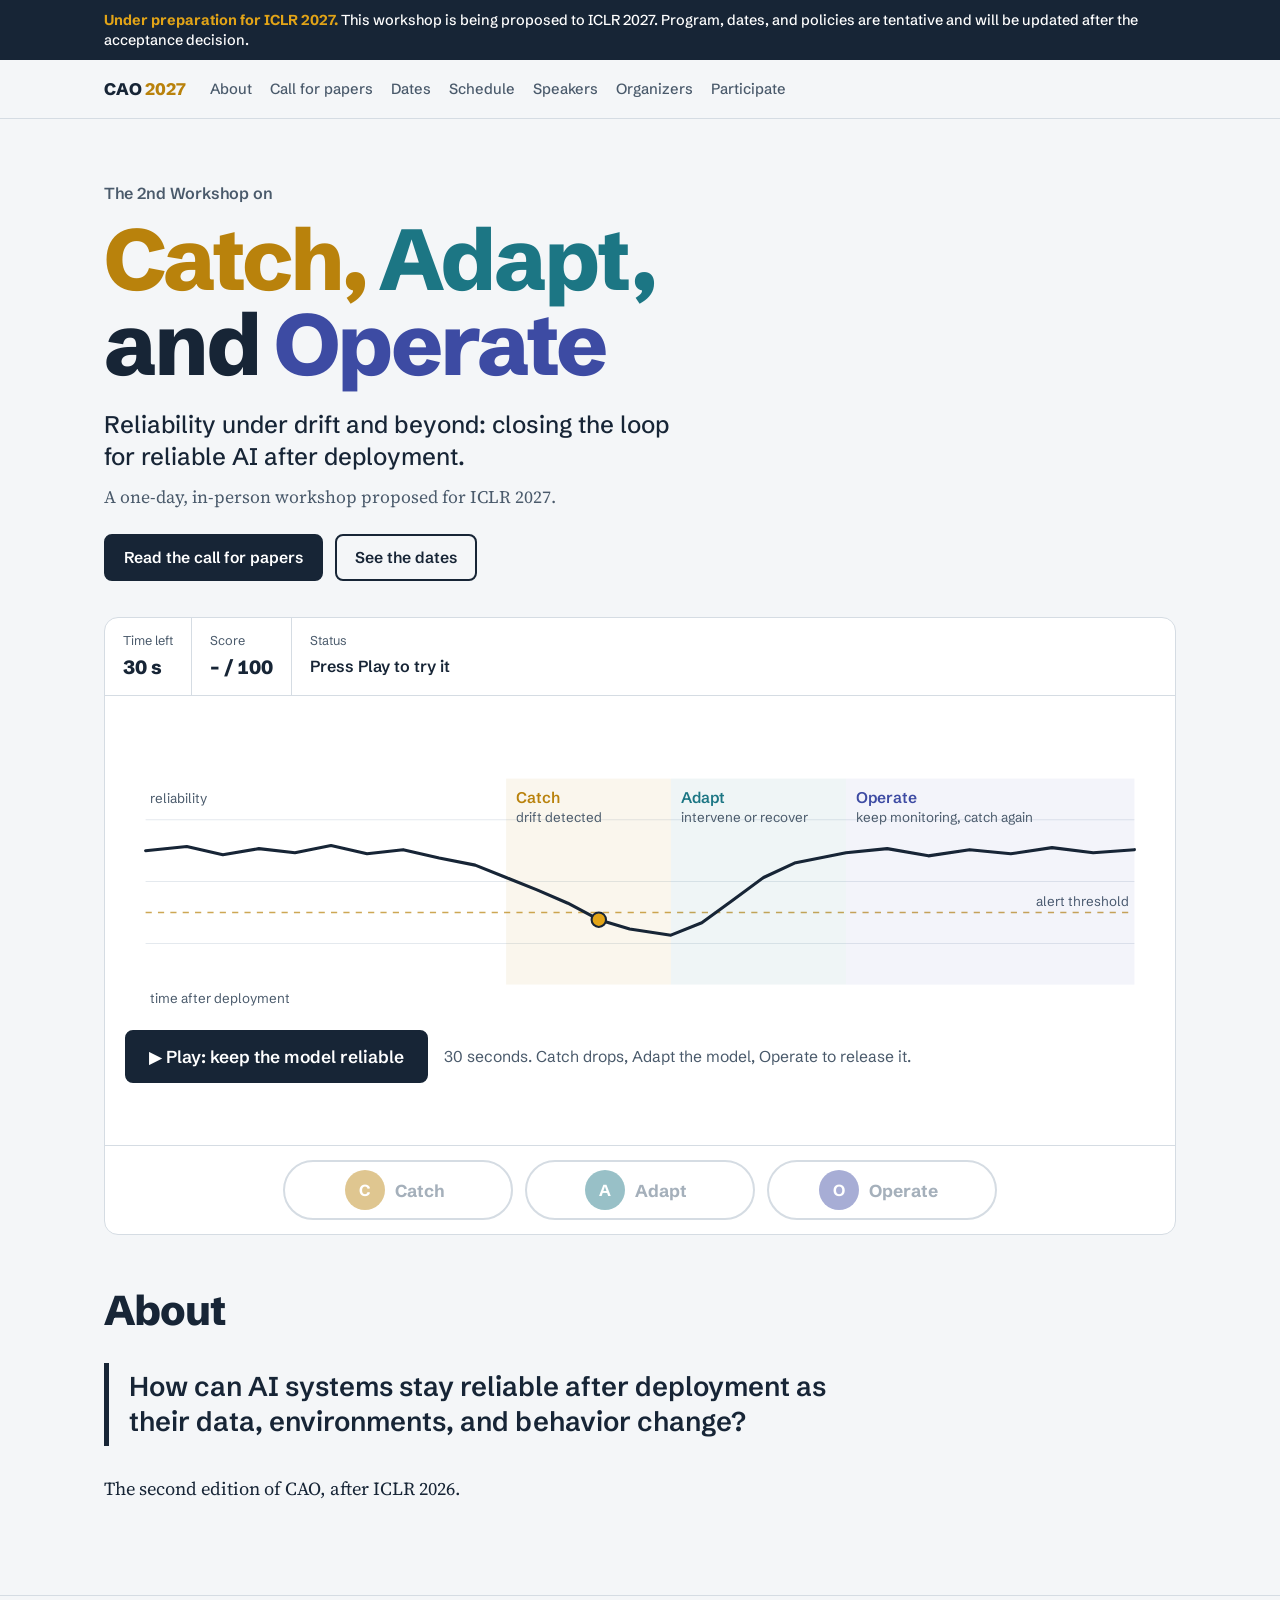
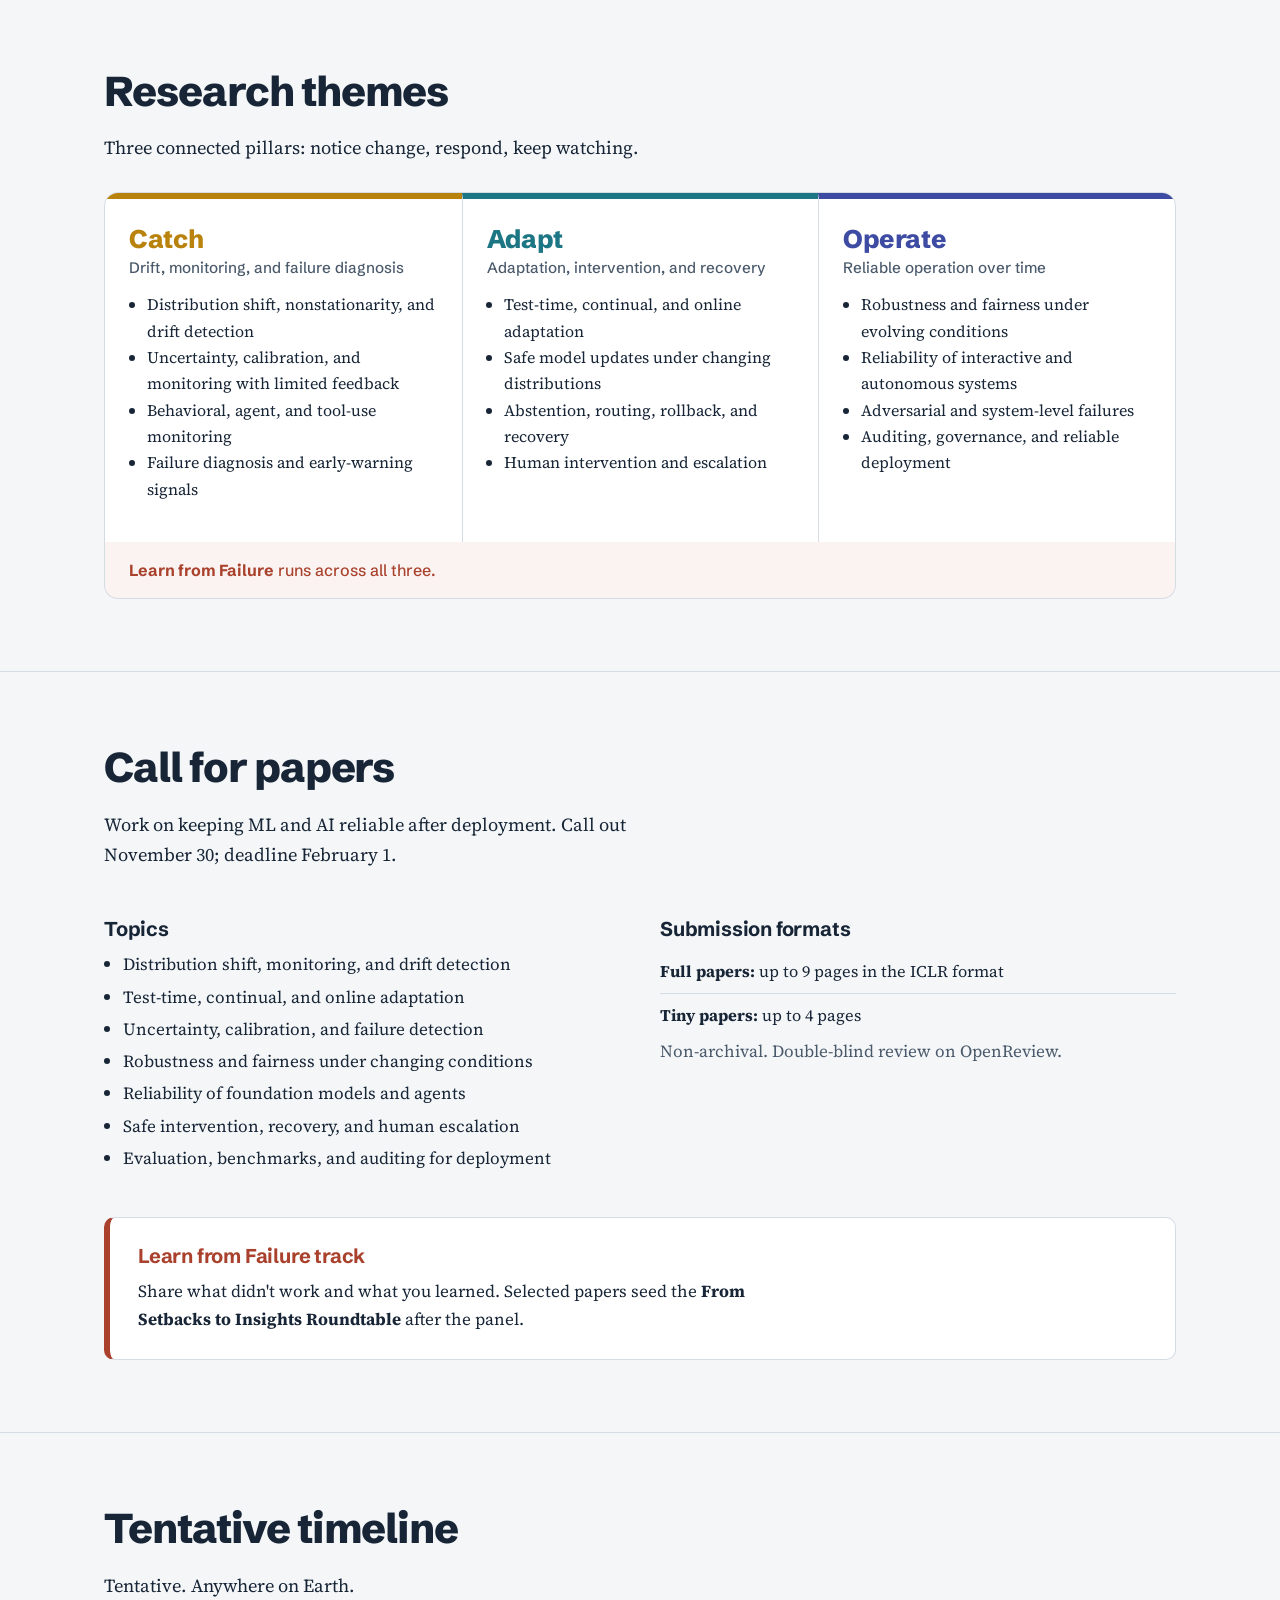
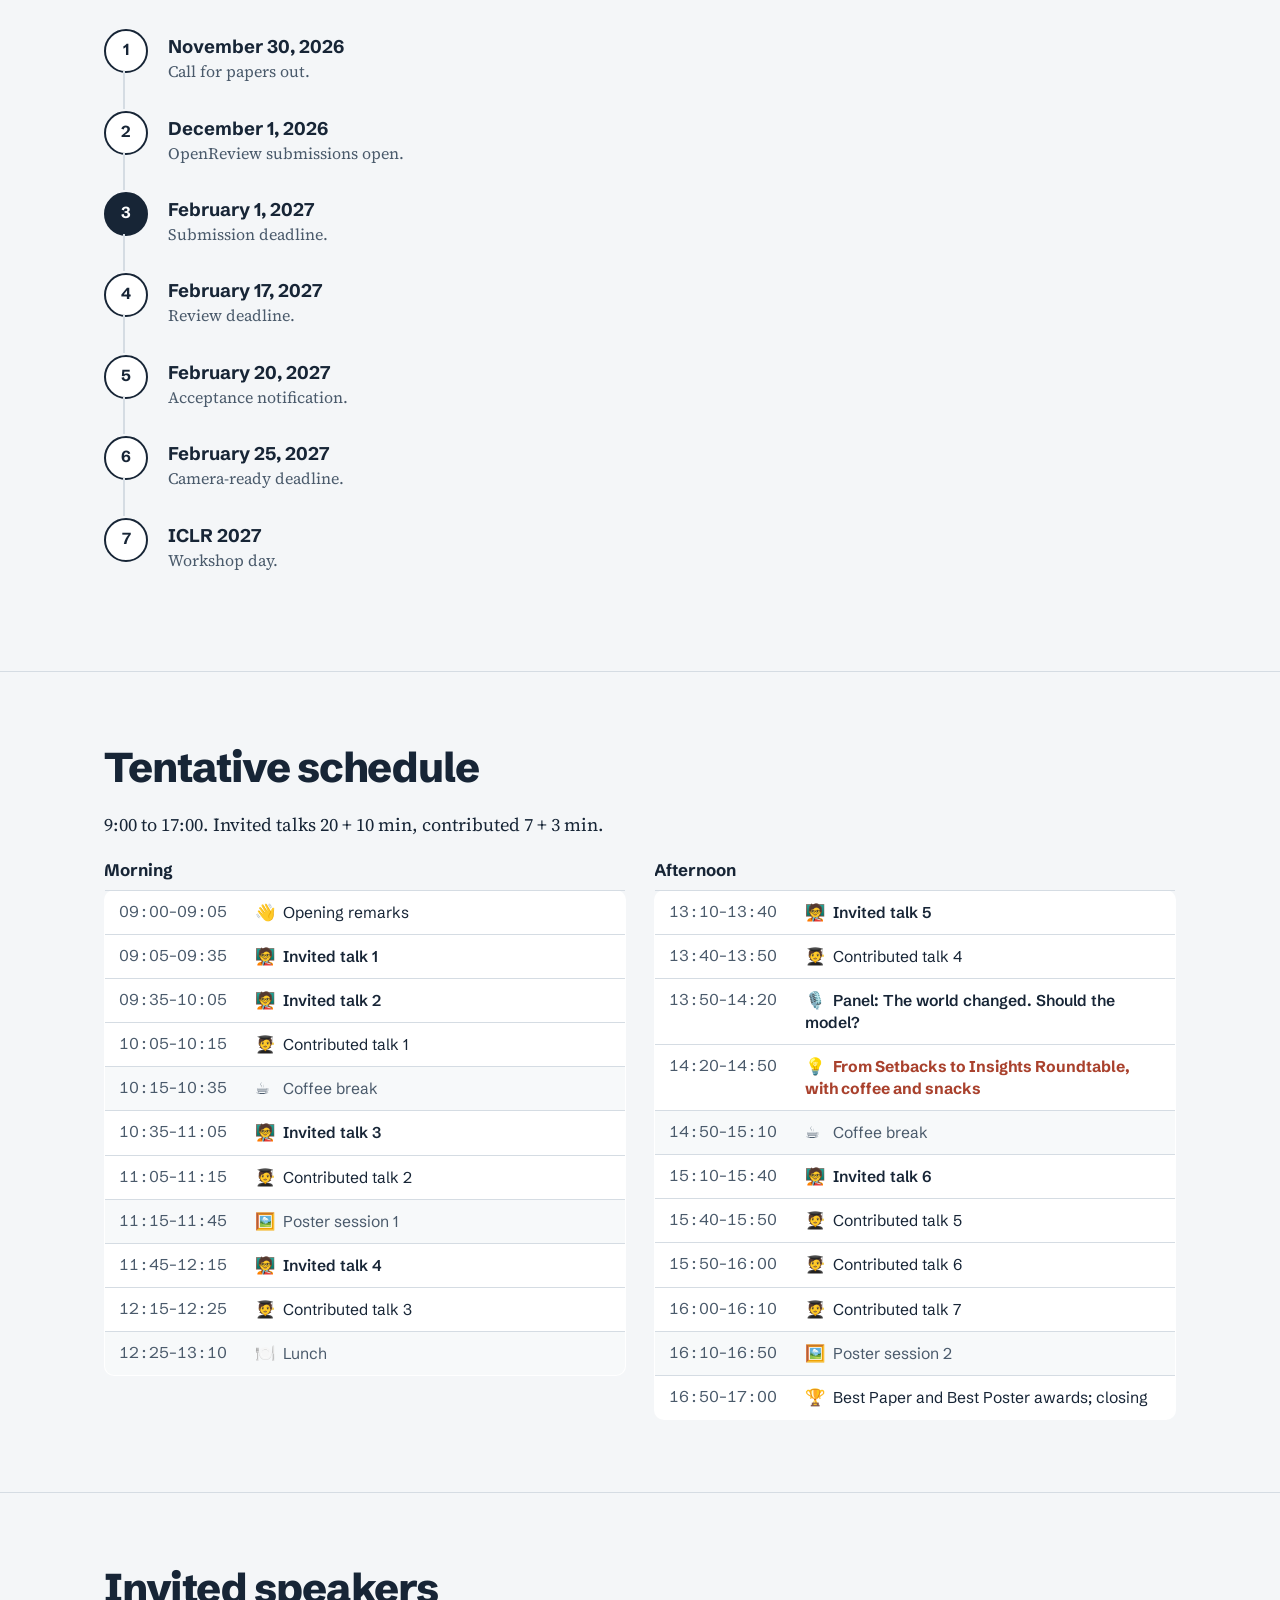
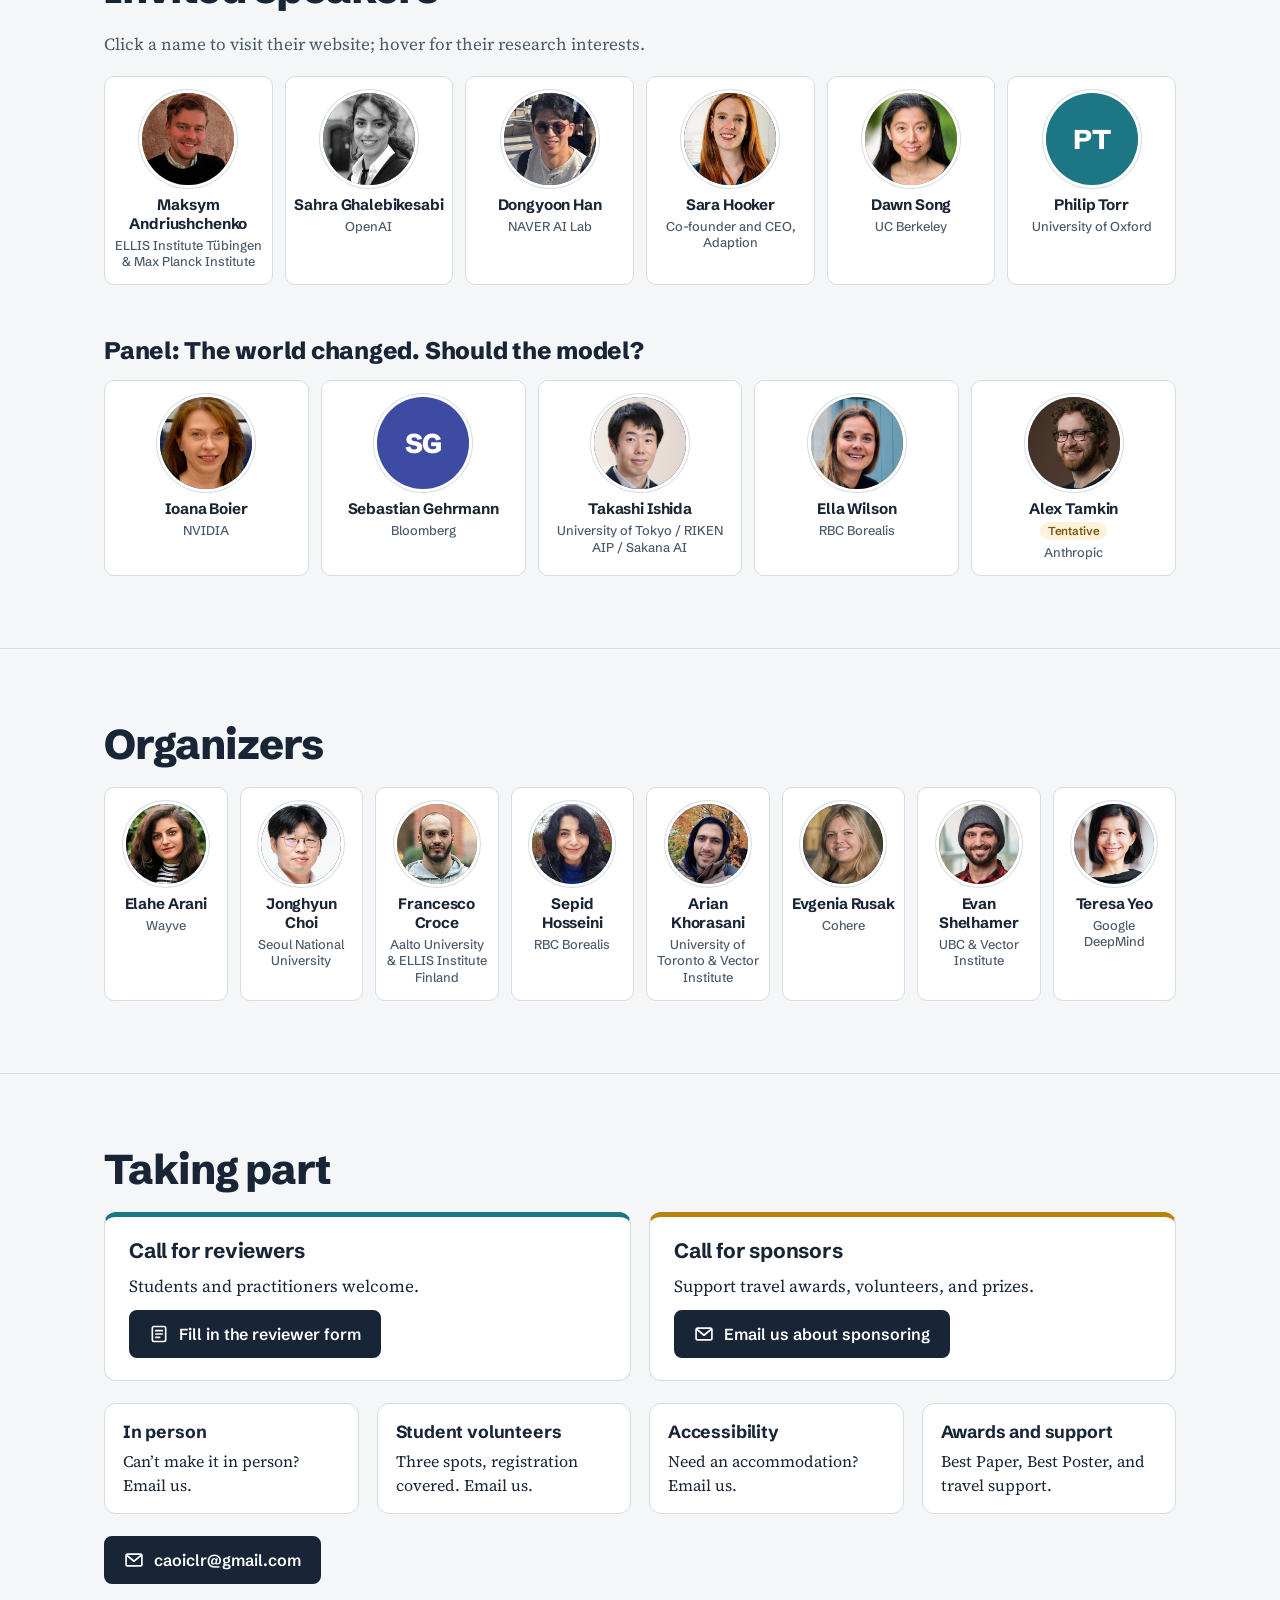
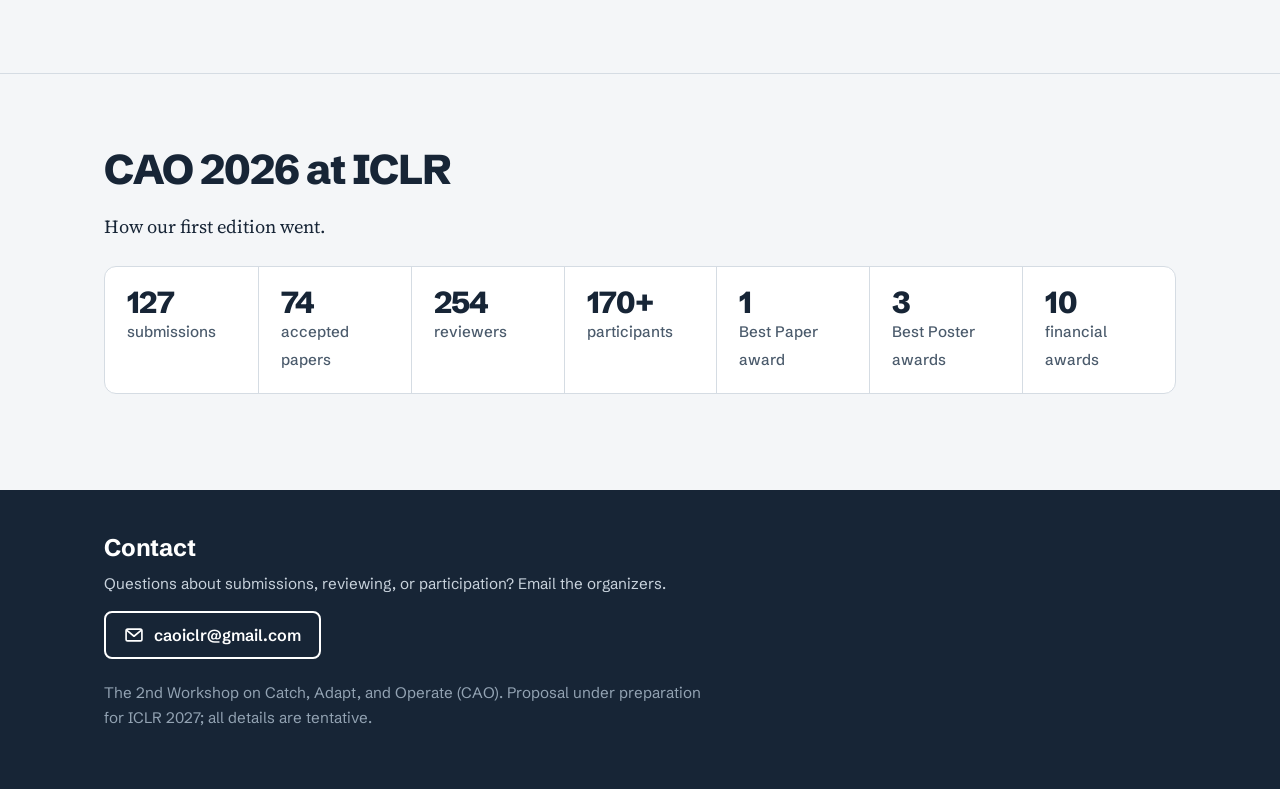
==== index.html @ c8a8bfc0 "Add files via upload" ====
<!doctype html>
<html lang="en">
<head>
<meta charset="utf-8">
<meta name="viewport" content="width=device-width, initial-scale=1">
<title>CAO 2027 · Catch, Adapt, and Operate</title>
<meta name="description" content="The 2nd Workshop on Catch, Adapt, and Operate (CAO): Reliability Under Drift and Beyond. Proposal in preparation for ICLR 2027.">
<link rel="icon" href="data:image/svg+xml,%3Csvg xmlns='http://www.w3.org/2000/svg' viewBox='0 0 32 32'%3E%3Crect width='32' height='32' rx='6' fill='%23172536'/%3E%3Cpath d='M4 20 L11 20 L15 9 L19 23 L28 14' stroke='%23E2A417' stroke-width='3' fill='none' stroke-linecap='round' stroke-linejoin='round'/%3E%3C/svg%3E">
<link rel="preconnect" href="https://fonts.googleapis.com">
<link rel="preconnect" href="https://fonts.gstatic.com" crossorigin>
<link href="https://fonts.googleapis.com/css2?family=Schibsted+Grotesk:wght@400;500;600;700;800&family=Source+Serif+4:ital,opsz,wght@0,8..60,400;0,8..60,600;1,8..60,400&display=swap" rel="stylesheet">
<link rel="stylesheet" href="styles.css?v=a642cf48">
</head>
<body>
<div class="status" role="note"><div class="wrap"><span><strong>Under preparation for ICLR 2027.</strong> This workshop is being proposed to ICLR 2027. Program, dates, and policies are tentative and will be updated after the acceptance decision.</span></div></div>
<nav class="top" aria-label="Sections">
  <div class="wrap">
    <a class="brand" href="#top">CAO <span>2027</span></a>
    <div class="navlinks"><a href="#about">About</a><a href="#cfp">Call for papers</a><a href="#dates">Dates</a><a href="#schedule">Schedule</a><a href="#speakers">Speakers</a><a href="#organizers">Organizers</a><a href="#participate">Participate</a></div>
  </div>
</nav>
<header class="hero" id="top">
  <div class="wrap">
    <div class="edition">The 2nd Workshop on</div>
    <h1><span class="w-catch">Catch,</span> <span class="w-adapt">Adapt,</span><br>and <span class="w-operate">Operate</span></h1>
    <p class="sub">Reliability under drift and beyond: closing the loop for reliable AI after deployment.</p>
    <p class="lede">A one-day, in-person workshop proposed for ICLR 2027.</p>
    <div class="ctas">
      <a class="btn primary" href="#cfp">Read the call for papers</a>
      <a class="btn" href="#dates">See the dates</a>
    </div>

    <div id="kir" class="hero-game"><div class="game" tabindex="-1">
    <div class="hud" aria-label="Game status">
      <div><span>Time left</span><b data-time>30 s</b></div>
      <div><span>Score</span><b data-score>– / 100</b></div>
      <div class="hud-state"><span>Status</span><b data-state>Press Play to try it</b></div>
    </div>
    <div class="stage">
      <canvas aria-label="Live accuracy chart of the deployed model"></canvas>
      <div class="teaser-layer kir-intro">
        <svg viewBox="0 0 1000 250" role="img" aria-labelledby="traceTitle">
        <title id="traceTitle">A model's reliability over time: stable, then drifting until the drift is caught, then recovering after adaptation and continuing to operate under monitoring.</title>
        <!-- grid -->
        <g stroke="#E4E9EE" stroke-width="1">
          <line x1="20" y1="60" x2="980" y2="60"/><line x1="20" y1="120" x2="980" y2="120"/><line x1="20" y1="180" x2="980" y2="180"/>
        </g>
        <!-- threshold -->
        <line x1="20" y1="150" x2="980" y2="150" stroke="#B9820C" stroke-width="1.5" stroke-dasharray="6 6" opacity=".7"/>
        <text x="975" y="144" text-anchor="end" class="note" font-family="Schibsted Grotesk, system-ui, sans-serif" font-size="13" fill="#4A5A6B">alert threshold</text>
        <!-- phase bands -->
        <rect x="370" y="20" width="160" height="200" fill="#B9820C" opacity=".07"/>
        <rect x="530" y="20" width="170" height="200" fill="#1C7684" opacity=".07"/>
        <rect x="700" y="20" width="280" height="200" fill="#3D4BA3" opacity=".06"/>
        <!-- signal -->
        <path class="line draw" stroke="#172536" fill="none" stroke-width="3" stroke-linecap="round" stroke-linejoin="round" d="M20 90 L60 86 L95 94 L130 88 L165 92 L200 85 L235 93 L270 89 L305 97 L340 104 L370 116 L400 128 L430 141 L460 157 L490 166 L530 172 L560 160 L590 138 L620 116 L650 102 L700 92 L740 88 L780 95 L820 89 L860 93 L900 87 L940 92 L980 89"/>
        <!-- markers -->
        <g class="fade" style="animation-delay:1.9s">
          <circle cx="460" cy="157" r="7" fill="#E2A417" stroke="#172536" stroke-width="2"/>
          <text x="380" y="44" class="lbl" font-family="Schibsted Grotesk, system-ui, sans-serif" font-size="15" font-weight="600" fill="#B9820C">Catch</text>
          <text x="380" y="62" class="note" font-family="Schibsted Grotesk, system-ui, sans-serif" font-size="13" fill="#4A5A6B">drift detected</text>
        </g>
        <g class="fade" style="animation-delay:2.5s">
          <text x="540" y="44" class="lbl" font-family="Schibsted Grotesk, system-ui, sans-serif" font-size="15" font-weight="600" fill="#1C7684">Adapt</text>
          <text x="540" y="62" class="note" font-family="Schibsted Grotesk, system-ui, sans-serif" font-size="13" fill="#4A5A6B">intervene or recover</text>
        </g>
        <g class="fade" style="animation-delay:3.1s">
          <text x="710" y="44" class="lbl" font-family="Schibsted Grotesk, system-ui, sans-serif" font-size="15" font-weight="600" fill="#3D4BA3">Operate</text>
          <text x="710" y="62" class="note" font-family="Schibsted Grotesk, system-ui, sans-serif" font-size="13" fill="#4A5A6B">keep monitoring, catch again</text>
        </g>
        <text x="24" y="44" class="note" font-family="Schibsted Grotesk, system-ui, sans-serif" font-size="13" fill="#4A5A6B">reliability</text>
        <text x="24" y="238" class="note" font-family="Schibsted Grotesk, system-ui, sans-serif" font-size="13" fill="#4A5A6B">time after deployment</text>
      </svg>
        <div class="teaser-cta">
          <button class="btn primary big-play" data-start type="button">▶ Play: keep the model reliable</button>
          <span>30 seconds. Catch drops, Adapt the model, Operate to release it.</span>
        </div>
      </div>
      <div class="overlay below kir-result" hidden>
        <div class="final"><b data-final>0</b><span>/ 100</span><em data-grade></em></div>
        <ul class="statline" data-stats></ul>
        <h3 class="postmortem">Your postmortem</h3>
        <ul class="lessons" data-lessons></ul>
        <p class="tiny">Turned a setback into an insight? That is what the <a href="#setbacks">Learn from Failure track</a> is for.</p>
        <div class="row">
          <button class="btn primary" data-again type="button">Play again</button>
          <button class="btn" data-share type="button"><span>Copy my score</span></button>
        </div>
      </div>
    </div>
    <div class="controls">
      <button class="ctl catch" data-catch type="button"><b>C</b><span>Catch</span></button>
      <button class="ctl adapt" data-adapt type="button"><b>A</b><span>Adapt</span></button>
      <button class="ctl operate" data-operate type="button" aria-pressed="false"><b>O</b><span>Operate</span></button>
    </div>
    <p class="sr-only" aria-live="polite" data-live></p>
  </div></div>
  </div>
</header>
<main>
<section id="about">
  <div class="wrap">
    <h2>About</h2>
    <p class="question">How can AI systems stay reliable after deployment as their data, environments, and behavior change?</p>
    <p class="intro">The second edition of CAO, after ICLR 2026.</p>
  </div>
</section><section id="themes">
  <div class="wrap">
    <h2>Research themes</h2>
    <p class="intro">Three connected pillars: notice change, respond, keep watching.</p>
    <div class="pillars with-cross">
      <div class="pillar catch">
        <h3>Catch</h3>
        <div class="tag">Drift, monitoring, and failure diagnosis</div>
        <ul>
          <li>Distribution shift, nonstationarity, and drift detection</li>
          <li>Uncertainty, calibration, and monitoring with limited feedback</li>
          <li>Behavioral, agent, and tool-use monitoring</li>
          <li>Failure diagnosis and early-warning signals</li>
        </ul>
      </div>
      <div class="pillar adapt">
        <h3>Adapt</h3>
        <div class="tag">Adaptation, intervention, and recovery</div>
        <ul>
          <li>Test-time, continual, and online adaptation</li>
          <li>Safe model updates under changing distributions</li>
          <li>Abstention, routing, rollback, and recovery</li>
          <li>Human intervention and escalation</li>
        </ul>
      </div>
      <div class="pillar operate">
        <h3>Operate</h3>
        <div class="tag">Reliable operation over time</div>
        <ul>
          <li>Robustness and fairness under evolving conditions</li>
          <li>Reliability of interactive and autonomous systems</li>
          <li>Adversarial and system-level failures</li>
          <li>Auditing, governance, and reliable deployment</li>
        </ul>
      </div>
    </div>
    <div class="crosscut"><strong>Learn from Failure</strong> runs across all three.</div>


  </div>
</section><section id="cfp"><div class="wrap">
  <h2>Call for papers</h2>
  <p class="intro">Work on keeping ML and AI reliable after deployment. Call out November 30; deadline February 1.</p>
  <div class="cols">
    <div>
      <h3>Topics</h3>
      <ul class="ticks">
        <li>Distribution shift, monitoring, and drift detection</li>
        <li>Test-time, continual, and online adaptation</li>
        <li>Uncertainty, calibration, and failure detection</li>
        <li>Robustness and fairness under changing conditions</li>
        <li>Reliability of foundation models and agents</li>
        <li>Safe intervention, recovery, and human escalation</li>
        <li>Evaluation, benchmarks, and auditing for deployment</li>
      </ul>
    </div>
    <div>
      <h3>Submission formats</h3>
      <ul class="plain subtypes">
        <li><b>Full papers:</b> up to 9 pages in the ICLR format</li>
        <li><b>Tiny papers:</b> up to 4 pages</li>
      </ul>
      <p class="muted">Non-archival. Double-blind review on OpenReview.</p>
    </div>
  </div>
  <div class="failures" id="setbacks">
    <h3>Learn from Failure track</h3>
    <p style="margin:0">Share what didn't work and what you learned. Selected papers seed the <strong>From Setbacks to Insights Roundtable</strong> after the panel.</p>
  </div>
</div></section><section id="dates">
  <div class="wrap">
    <h2>Tentative timeline</h2>
    <p class="intro">Tentative. Anywhere on Earth.</p>
    <ol class="timeline">
      <li><span class="when">November 30, 2026</span><span class="what">Call for papers out.</span></li>
      <li><span class="when">December 1, 2026</span><span class="what">OpenReview submissions open.</span></li>
      <li class="hard"><span class="when">February 1, 2027</span><span class="what">Submission deadline.</span></li>
      <li><span class="when">February 17, 2027</span><span class="what">Review deadline.</span></li>
      <li><span class="when">February 20, 2027</span><span class="what">Acceptance notification.</span></li>
      <li><span class="when">February 25, 2027</span><span class="what">Camera-ready deadline.</span></li>
      <li><span class="when">ICLR 2027</span><span class="what">Workshop day.</span></li>
    </ol>
  </div>
</section><section id="schedule"><div class="wrap">
  <h2>Tentative schedule</h2>
  <p class="intro">9:00 to 17:00. Invited talks 20 + 10 min, contributed 7 + 3 min.</p>
  <div class="sched"><table><caption>Morning</caption><tbody><tr class=" s-open"><td class="t">09:00–09:05</td><td><span class="sicon" aria-hidden="true">👋</span>Opening remarks</td></tr><tr class="k-invited s-inv"><td class="t">09:05–09:35</td><td><span class="sicon" aria-hidden="true">🧑‍🏫</span>Invited talk 1</td></tr><tr class="k-invited s-inv"><td class="t">09:35–10:05</td><td><span class="sicon" aria-hidden="true">🧑‍🏫</span>Invited talk 2</td></tr><tr class=" s-con"><td class="t">10:05–10:15</td><td><span class="sicon" aria-hidden="true">🧑‍🎓</span>Contributed talk 1</td></tr><tr class="k-break s-coffee"><td class="t">10:15–10:35</td><td><span class="sicon" aria-hidden="true">☕</span>Coffee break</td></tr><tr class="k-invited s-inv"><td class="t">10:35–11:05</td><td><span class="sicon" aria-hidden="true">🧑‍🏫</span>Invited talk 3</td></tr><tr class=" s-con"><td class="t">11:05–11:15</td><td><span class="sicon" aria-hidden="true">🧑‍🎓</span>Contributed talk 2</td></tr><tr class="k-break s-poster"><td class="t">11:15–11:45</td><td><span class="sicon" aria-hidden="true">🖼️</span>Poster session 1</td></tr><tr class="k-invited s-inv"><td class="t">11:45–12:15</td><td><span class="sicon" aria-hidden="true">🧑‍🏫</span>Invited talk 4</td></tr><tr class=" s-con"><td class="t">12:15–12:25</td><td><span class="sicon" aria-hidden="true">🧑‍🎓</span>Contributed talk 3</td></tr><tr class="k-break s-lunch"><td class="t">12:25–13:10</td><td><span class="sicon" aria-hidden="true">🍽️</span>Lunch</td></tr></tbody></table><table><caption>Afternoon</caption><tbody><tr class="k-invited s-inv"><td class="t">13:10–13:40</td><td><span class="sicon" aria-hidden="true">🧑‍🏫</span>Invited talk 5</td></tr><tr class=" s-con"><td class="t">13:40–13:50</td><td><span class="sicon" aria-hidden="true">🧑‍🎓</span>Contributed talk 4</td></tr><tr class="k-invited s-panel"><td class="t">13:50–14:20</td><td><span class="sicon" aria-hidden="true">🎙️</span>Panel: The world changed. Should the model?</td></tr><tr class="k-fail s-round"><td class="t">14:20–14:50</td><td><span class="sicon" aria-hidden="true">💡</span>From Setbacks to Insights Roundtable, with coffee and snacks</td></tr><tr class="k-break s-coffee"><td class="t">14:50–15:10</td><td><span class="sicon" aria-hidden="true">☕</span>Coffee break</td></tr><tr class="k-invited s-inv"><td class="t">15:10–15:40</td><td><span class="sicon" aria-hidden="true">🧑‍🏫</span>Invited talk 6</td></tr><tr class=" s-con"><td class="t">15:40–15:50</td><td><span class="sicon" aria-hidden="true">🧑‍🎓</span>Contributed talk 5</td></tr><tr class=" s-con"><td class="t">15:50–16:00</td><td><span class="sicon" aria-hidden="true">🧑‍🎓</span>Contributed talk 6</td></tr><tr class=" s-con"><td class="t">16:00–16:10</td><td><span class="sicon" aria-hidden="true">🧑‍🎓</span>Contributed talk 7</td></tr><tr class="k-break s-poster"><td class="t">16:10–16:50</td><td><span class="sicon" aria-hidden="true">🖼️</span>Poster session 2</td></tr><tr class=" s-award"><td class="t">16:50–17:00</td><td><span class="sicon" aria-hidden="true">🏆</span>Best Paper and Best Poster awards; closing</td></tr></tbody></table></div>
</div>
</section><section id="speakers"><div class="wrap">
  <h2>Invited speakers</h2>
  <p class="muted">Click a name to visit their website; hover for their research interests.</p>
  <div class="people row" style="--n:6"><article class="person" title="AI safety, adversarial robustness, and evaluation of autonomous systems."><a class="photolink" href="https://www.andriushchenko.me/" target="_blank" rel="noopener" tabindex="-1" aria-hidden="true"><div class="photo p-catch "><span class="ini" aria-hidden="true">MA</span><img src="images/people/maksym-andriushchenko.jpg" alt="Photo of Maksym Andriushchenko" onerror="this.remove()"></div></a><div class="body"><h4><a href="https://www.andriushchenko.me/" target="_blank" rel="noopener" title="Open Maksym Andriushchenko’s website">Maksym Andriushchenko</a></h4><div class="aff">ELLIS Institute Tübingen &amp; Max Planck Institute</div><p>AI safety, adversarial robustness, and evaluation of autonomous systems.</p></div></article><article class="person" title="Privacy-preserving AI, deployment-facing evaluation, and reliable language models."><a class="photolink" href="https://sghalebikesabi.github.io/" target="_blank" rel="noopener" tabindex="-1" aria-hidden="true"><div class="photo p-adapt "><span class="ini" aria-hidden="true">SG</span><img src="images/people/sahra-ghalebikesabi.jpg" alt="Photo of Sahra Ghalebikesabi" onerror="this.remove()"></div></a><div class="body"><h4><a href="https://sghalebikesabi.github.io/" target="_blank" rel="noopener" title="Open Sahra Ghalebikesabi’s website">Sahra Ghalebikesabi</a></h4><div class="aff">OpenAI</div><p>Privacy-preserving AI, deployment-facing evaluation, and reliable language models.</p></div></article><article class="person" title="Vision and multimodal foundation models, robustness, generalization, and efficient learning."><a class="photolink" href="https://dongyoonhan.github.io/" target="_blank" rel="noopener" tabindex="-1" aria-hidden="true"><div class="photo p-operate "><span class="ini" aria-hidden="true">DH</span><img src="images/people/dongyoon-han.jpg" alt="Photo of Dongyoon Han" onerror="this.remove()"></div></a><div class="body"><h4><a href="https://dongyoonhan.github.io/" target="_blank" rel="noopener" title="Open Dongyoon Han’s website">Dongyoon Han</a></h4><div class="aff">NAVER AI Lab</div><p>Vision and multimodal foundation models, robustness, generalization, and efficient learning.</p></div></article><article class="person" title="Adaptive AI systems, efficient learning, model evaluation, and continual adaptation."><a class="photolink" href="https://www.sarahooker.org/" target="_blank" rel="noopener" tabindex="-1" aria-hidden="true"><div class="photo p-ink "><span class="ini" aria-hidden="true">SH</span><img src="images/people/sara-hooker.jpg" alt="Photo of Sara Hooker" onerror="this.remove()"></div></a><div class="body"><h4><a href="https://www.sarahooker.org/" target="_blank" rel="noopener" title="Open Sara Hooker’s website">Sara Hooker</a></h4><div class="aff">Co-founder and CEO, Adaption</div><p>Adaptive AI systems, efficient learning, model evaluation, and continual adaptation.</p></div></article><article class="person" title="AI security, trustworthy autonomous systems, and system-level risks."><a class="photolink" href="https://people.eecs.berkeley.edu/~dawnsong/" target="_blank" rel="noopener" tabindex="-1" aria-hidden="true"><div class="photo p-catch "><span class="ini" aria-hidden="true">DS</span><img src="images/people/dawn-song.jpg" alt="Photo of Dawn Song" onerror="this.remove()"></div></a><div class="body"><h4><a href="https://people.eecs.berkeley.edu/~dawnsong/" target="_blank" rel="noopener" title="Open Dawn Song’s website">Dawn Song</a></h4><div class="aff">UC Berkeley</div><p>AI security, trustworthy autonomous systems, and system-level risks.</p></div></article><article class="person" title="AI safety, robust machine learning, adversarial vulnerabilities in multimodal agents, and trustworthy AI deployment."><a class="photolink" href="https://eng.ox.ac.uk/people/philip-torr" target="_blank" rel="noopener" tabindex="-1" aria-hidden="true"><div class="photo p-adapt "><span class="ini" aria-hidden="true">PT</span><img src="images/people/philip-torr.jpg" alt="Photo of Philip Torr" onerror="this.remove()"></div></a><div class="body"><h4><a href="https://eng.ox.ac.uk/people/philip-torr" target="_blank" rel="noopener" title="Open Philip Torr’s website">Philip Torr</a></h4><div class="aff">University of Oxford</div><p>AI safety, robust machine learning, adversarial vulnerabilities in multimodal agents, and trustworthy AI deployment.</p></div></article></div>
  <h3 class="sub" id="panel">Panel: The world changed. Should the model?</h3>
  <div class="people row" style="--n:5"><article class="person" title="Generative AI, quantitative finance, and AI deployment in high-stakes financial settings."><a class="photolink" href="https://ioanaboier.com/" target="_blank" rel="noopener" tabindex="-1" aria-hidden="true"><div class="photo p-adapt "><span class="ini" aria-hidden="true">IB</span><img src="images/people/ioana-boier.jpg" alt="Photo of Ioana Boier" onerror="this.remove()"></div></a><div class="body"><h4><a href="https://ioanaboier.com/" target="_blank" rel="noopener" title="Open Ioana Boier’s website">Ioana Boier</a></h4><div class="aff">NVIDIA</div><p>Generative AI, quantitative finance, and AI deployment in high-stakes financial settings.</p></div></article><article class="person" title="Responsible AI, evaluation, governance, and the reliable deployment of language and foundation models."><a class="photolink" href="https://sebastiangehrmann.github.io" target="_blank" rel="noopener" tabindex="-1" aria-hidden="true"><div class="photo p-operate "><span class="ini" aria-hidden="true">SG</span><img src="images/people/sebastian-gehrmann.jpg" alt="Photo of Sebastian Gehrmann" onerror="this.remove()"></div></a><div class="body"><h4><a href="https://sebastiangehrmann.github.io" target="_blank" rel="noopener" title="Open Sebastian Gehrmann’s website">Sebastian Gehrmann</a></h4><div class="aff">Bloomberg</div><p>Responsible AI, evaluation, governance, and the reliable deployment of language and foundation models.</p></div></article><article class="person" title="Learning under uncertainty, model evaluation, alignment, and safety."><a class="photolink" href="https://takashiishida.github.io/" target="_blank" rel="noopener" tabindex="-1" aria-hidden="true"><div class="photo p-ink "><span class="ini" aria-hidden="true">TI</span><img src="images/people/takashi-ishida.jpg" alt="Photo of Takashi Ishida" onerror="this.remove()"></div></a><div class="body"><h4><a href="https://takashiishida.github.io/" target="_blank" rel="noopener" title="Open Takashi Ishida’s website">Takashi Ishida</a></h4><div class="aff">University of Tokyo / RIKEN AIP / Sakana AI</div><p>Learning under uncertainty, model evaluation, alignment, and safety.</p></div></article><article class="person" title="AI product development and deployment for user-facing financial applications; product governance, customer impact, and deployment risk."><a class="photolink" href="https://www.linkedin.com/in/ellawilson123" target="_blank" rel="noopener" tabindex="-1" aria-hidden="true"><div class="photo p-catch "><span class="ini" aria-hidden="true">EW</span><img src="images/people/ella-wilson.jpg" alt="Photo of Ella Wilson" onerror="this.remove()"></div></a><div class="body"><h4><a href="https://www.linkedin.com/in/ellawilson123" target="_blank" rel="noopener" title="Open Ella Wilson’s website">Ella Wilson</a></h4><div class="aff">RBC Borealis</div><p>AI product development and deployment for user-facing financial applications; product governance, customer impact, and deployment risk.</p></div></article><article class="person" title="Foundation-model evaluation, long-horizon behavior, human–AI interaction, and societal impacts."><a class="photolink" href="https://www.alextamkin.com/home" target="_blank" rel="noopener" tabindex="-1" aria-hidden="true"><div class="photo p-adapt "><span class="ini" aria-hidden="true">AT</span><img src="images/people/alex-tamkin.jpg" alt="Photo of Alex Tamkin" onerror="this.remove()"></div></a><div class="body"><h4><a href="https://www.alextamkin.com/home" target="_blank" rel="noopener" title="Open Alex Tamkin’s website">Alex Tamkin</a> <span class="badge">Tentative</span></h4><div class="aff">Anthropic</div><p>Foundation-model evaluation, long-horizon behavior, human–AI interaction, and societal impacts.</p></div></article></div>
</div></section><section id="organizers"><div class="wrap">
  <h2>Organizers</h2>
  <div class="orgs row" style="--n:8"><article class="person" title="Foundation models for embodied intelligence and continual learning."><a class="photolink" href="https://sites.google.com/view/elahe-arani/" target="_blank" rel="noopener" tabindex="-1" aria-hidden="true"><div class="photo p-operate "><span class="ini" aria-hidden="true">EA</span><img src="images/people/elahe-arani.jpg" alt="Photo of Elahe Arani" onerror="this.remove()"></div></a><div class="body"><h4><a href="https://sites.google.com/view/elahe-arani/" target="_blank" rel="noopener" title="Open Elahe Arani’s website">Elahe Arani</a></h4><div class="aff">Wayve</div><p>Foundation models for embodied intelligence and continual learning.</p></div></article><article class="person" title="Continual learning, vision–language models, and embodied AI."><a class="photolink" href="https://ppolon.github.io/" target="_blank" rel="noopener" tabindex="-1" aria-hidden="true"><div class="photo p-ink "><span class="ini" aria-hidden="true">JC</span><img src="images/people/jonghyun-choi.jpg" alt="Photo of Jonghyun Choi" onerror="this.remove()"></div></a><div class="body"><h4><a href="https://ppolon.github.io/" target="_blank" rel="noopener" title="Open Jonghyun Choi’s website">Jonghyun Choi</a></h4><div class="aff">Seoul National University</div><p>Continual learning, vision–language models, and embodied AI.</p></div></article><article class="person" title="Adversarial robustness, AI safety, and multimodal models."><a class="photolink" href="https://fra31.github.io/" target="_blank" rel="noopener" tabindex="-1" aria-hidden="true"><div class="photo p-catch "><span class="ini" aria-hidden="true">FC</span><img src="images/people/francesco-croce.jpg" alt="Photo of Francesco Croce" onerror="this.remove()"></div></a><div class="body"><h4><a href="https://fra31.github.io/" target="_blank" rel="noopener" title="Open Francesco Croce’s website">Francesco Croce</a></h4><div class="aff">Aalto University &amp; ELLIS Institute Finland</div><p>Adversarial robustness, AI safety, and multimodal models.</p></div></article><article class="person" title="Trustworthy ML, domain adaptation, and post-deployment reliability."><a class="photolink" href="https://sepidsh.github.io/" target="_blank" rel="noopener" tabindex="-1" aria-hidden="true"><div class="photo p-adapt "><span class="ini" aria-hidden="true">SH</span><img src="images/people/sepid-hosseini.jpg" alt="Photo of Sepid Hosseini" onerror="this.remove()"></div></a><div class="body"><h4><a href="https://sepidsh.github.io/" target="_blank" rel="noopener" title="Open Sepid Hosseini’s website">Sepid Hosseini</a></h4><div class="aff">RBC Borealis</div><p>Trustworthy ML, domain adaptation, and post-deployment reliability.</p></div></article><article class="person" title="AI safety, alignment, and interpretability."><a class="photolink" href="https://sites.google.com/view/ariankhorasani/home" target="_blank" rel="noopener" tabindex="-1" aria-hidden="true"><div class="photo p-operate "><span class="ini" aria-hidden="true">AK</span><img src="images/people/arian-khorasani.jpg" alt="Photo of Arian Khorasani" onerror="this.remove()"></div></a><div class="body"><h4><a href="https://sites.google.com/view/ariankhorasani/home" target="_blank" rel="noopener" title="Open Arian Khorasani’s website">Arian Khorasani</a></h4><div class="aff">University of Toronto &amp; Vector Institute</div><p>AI safety, alignment, and interpretability.</p></div></article><article class="person" title="Distribution shift, adaptation, and failure modes of foundation models."><a class="photolink" href="https://evgeniarusak.github.io/" target="_blank" rel="noopener" tabindex="-1" aria-hidden="true"><div class="photo p-ink "><span class="ini" aria-hidden="true">ER</span><img src="images/people/evgenia-rusak.jpg" alt="Photo of Evgenia Rusak" onerror="this.remove()"></div></a><div class="body"><h4><a href="https://evgeniarusak.github.io/" target="_blank" rel="noopener" title="Open Evgenia Rusak’s website">Evgenia Rusak</a></h4><div class="aff">Cohere</div><p>Distribution shift, adaptation, and failure modes of foundation models.</p></div></article><article class="person" title="Robust vision, test-time adaptation, and adaptive computation."><a class="photolink" href="https://imaginarynumber.net/research/" target="_blank" rel="noopener" tabindex="-1" aria-hidden="true"><div class="photo p-catch "><span class="ini" aria-hidden="true">ES</span><img src="images/people/evan-shelhamer.jpg" alt="Photo of Evan Shelhamer" onerror="this.remove()"></div></a><div class="body"><h4><a href="https://imaginarynumber.net/research/" target="_blank" rel="noopener" title="Open Evan Shelhamer’s website">Evan Shelhamer</a></h4><div class="aff">UBC &amp; Vector Institute</div><p>Robust vision, test-time adaptation, and adaptive computation.</p></div></article><article class="person" title="Closed-loop and test-time adaptation, and self-improving models."><a class="photolink" href="https://aserety.github.io/" target="_blank" rel="noopener" tabindex="-1" aria-hidden="true"><div class="photo p-adapt "><span class="ini" aria-hidden="true">TY</span><img src="images/people/teresa-yeo.jpg" alt="Photo of Teresa Yeo" onerror="this.remove()"></div></a><div class="body"><h4><a href="https://aserety.github.io/" target="_blank" rel="noopener" title="Open Teresa Yeo’s website">Teresa Yeo</a></h4><div class="aff">Google DeepMind</div><p>Closed-loop and test-time adaptation, and self-improving models.</p></div></article></div>
</div></section>
<section id="participate"><div class="wrap">
  <h2>Taking part</h2>
  <div class="calls">
    <div class="callcard" id="become-reviewer">
      <h3>Call for reviewers</h3>
      <p>Students and practitioners welcome.</p>
      <a class="mailbtn" href="https://docs.google.com/forms/d/1QcM-HOkQsnDMWWqiw8ZriC0iD08c02BM2C4vC3NkKGY/viewform" target="_blank" rel="noopener"><svg class="env" viewBox="0 0 24 24" aria-hidden="true" focusable="false"><rect x="4" y="3" width="16" height="18" rx="2" fill="none" stroke="currentColor" stroke-width="2"/><path d="M8 8h8M8 12h8M8 16h5" stroke="currentColor" stroke-width="2" stroke-linecap="round"/></svg><span>Fill in the reviewer form</span></a>
    </div>
    <div class="callcard" id="sponsors">
      <h3>Call for sponsors</h3>
      <p>Support travel awards, volunteers, and prizes.</p>
      <a class="mailbtn" href="mailto:caoiclr@gmail.com?subject=CAO%202027%20sponsorship"><svg class="env" viewBox="0 0 24 24" aria-hidden="true" focusable="false"><rect x="2.5" y="5" width="19" height="14" rx="2" fill="none" stroke="currentColor" stroke-width="2"/><path d="M3.5 6.5l8.5 7 8.5-7" fill="none" stroke="currentColor" stroke-width="2" stroke-linejoin="round"/></svg><span>Email us about sponsoring</span></a>
    </div>
  </div>
  <div class="shortcards">
    <div><h3>In person</h3><p>Can’t make it in person? Email us.</p></div>
    <div><h3>Student volunteers</h3><p>Three spots, registration covered. Email us.</p></div>
    <div><h3>Accessibility</h3><p>Need an accommodation? Email us.</p></div>
    <div><h3>Awards and support</h3><p>Best Paper, Best Poster, and travel support.</p></div>
  </div>
  <p style="margin-top:22px"><a class="mailbtn" href="mailto:caoiclr@gmail.com"><svg class="env" viewBox="0 0 24 24" aria-hidden="true" focusable="false"><rect x="2.5" y="5" width="19" height="14" rx="2" fill="none" stroke="currentColor" stroke-width="2"/><path d="M3.5 6.5l8.5 7 8.5-7" fill="none" stroke="currentColor" stroke-width="2" stroke-linejoin="round"/></svg><span>caoiclr@gmail.com</span></a></p>
</div></section><section id="cao2026">
  <div class="wrap">
    <h2>CAO 2026 at ICLR</h2>
    <p class="intro">How our first edition went.</p>
    <div class="stats seven">
      <div class="stat"><b>127</b><span>submissions</span></div>
      <div class="stat"><b>74</b><span>accepted papers</span></div>
      <div class="stat"><b>254</b><span>reviewers</span></div>
      <div class="stat"><b>170+</b><span>participants</span></div>
      <div class="stat"><b>1</b><span>Best Paper award</span></div>
      <div class="stat"><b>3</b><span>Best Poster awards</span></div>
      <div class="stat"><b>10</b><span>financial awards</span></div>
    </div>
  </div>
</section>
</main>
<footer id="contact">
  <div class="wrap">
    <h2>Contact</h2>
    <p>Questions about submissions, reviewing, or participation? Email the organizers.</p>
    <p><a class="mailbtn light" href="mailto:caoiclr@gmail.com"><svg class="env" viewBox="0 0 24 24" aria-hidden="true" focusable="false"><rect x="2.5" y="5" width="19" height="14" rx="2" fill="none" stroke="currentColor" stroke-width="2"/><path d="M3.5 6.5l8.5 7 8.5-7" fill="none" stroke="currentColor" stroke-width="2" stroke-linejoin="round"/></svg><span>caoiclr@gmail.com</span></a></p>
    <p style="margin-top:22px;color:#93A3B3">The 2nd Workshop on Catch, Adapt, and Operate (CAO). Proposal under preparation for ICLR 2027; all details are tentative.</p>
  </div>
</footer>
<script src="play.js?v=a642cf48"></script>
<script>
(function () {
  var links = Array.prototype.slice.call(document.querySelectorAll('.navlinks a'));
  var secs = links.map(function (a) { return document.getElementById(a.getAttribute('href').slice(1)); });
  var current = -1, ticking = false;
  function update() {
    ticking = false;
    var line = window.innerHeight * 0.35, idx = -1;
    secs.forEach(function (s, i) { if (s && s.getBoundingClientRect().top <= line) idx = i; });
    if ((window.innerHeight + window.scrollY) >= document.documentElement.scrollHeight - 4) idx = secs.length - 1 - (secs[secs.length - 1].getBoundingClientRect().top > window.innerHeight ? 1 : 0);
    if (idx === current) return;
    current = idx;
    links.forEach(function (a, i) { if (i === idx) a.setAttribute('aria-current', 'true'); else a.removeAttribute('aria-current'); });
    if (idx >= 0) { var a = links[idx], bar = a.parentNode; bar.scrollLeft = Math.max(0, a.offsetLeft - bar.clientWidth / 2 + a.clientWidth / 2); }
  }
  window.addEventListener('scroll', function () { if (!ticking) { ticking = true; requestAnimationFrame(update); } }, { passive: true });
  window.addEventListener('resize', update);
  update();
})();
</script>
</body>
</html>
---- styles.css ----
:root{
  --paper:#F4F6F8;
  --panel:#FFFFFF;
  --ink:#172536;
  --ink-2:#4A5A6B;
  --rule:#D5DCE3;
  --catch:#B9820C;
  --catch-bright:#E2A417;
  --adapt:#1C7684;
  --operate:#3D4BA3;
  --fail:#A9412D;
  --sans:"Schibsted Grotesk",system-ui,sans-serif;
  --serif:"Source Serif 4",Georgia,serif;
  --wrap:1120px;
}
*{box-sizing:border-box}
html{scroll-behavior:smooth;scroll-padding-top:72px}
body{margin:0;background:var(--paper);color:var(--ink);font:400 1.0625rem/1.65 var(--serif);-webkit-font-smoothing:antialiased}
a{color:var(--adapt);text-underline-offset:3px}
a:hover{color:var(--ink)}
:focus-visible{outline:3px solid var(--catch-bright);outline-offset:3px;border-radius:2px}
h1,h2,h3,h4{font-family:var(--sans);line-height:1.15;margin:0;letter-spacing:-.01em}
p{margin:0 0 1em;max-width:68ch}
.wrap{max-width:var(--wrap);margin:0 auto;padding:0 24px}

/* status banner */
.status{background:var(--ink);color:#fff;font:500 .9rem/1.4 var(--sans);padding:10px 0}
.status .wrap{display:flex;gap:12px;align-items:center;flex-wrap:wrap}
.status strong{color:var(--catch-bright);font-weight:700}

/* nav */
nav.top{position:sticky;top:0;z-index:10;background:rgba(244,246,248,.94);backdrop-filter:blur(6px);border-bottom:1px solid var(--rule)}
nav.top .wrap{display:flex;align-items:center;gap:24px;height:58px}
.brand{font:800 1.05rem var(--sans);color:var(--ink);text-decoration:none;white-space:nowrap}
.brand span{color:var(--catch)}
.navlinks{display:flex;gap:18px;overflow-x:auto;scrollbar-width:none;font:500 .92rem var(--sans)}
.navlinks::-webkit-scrollbar{display:none}
.navlinks a{color:var(--ink-2);text-decoration:none;white-space:nowrap;padding:4px 0}
.navlinks a:hover{color:var(--ink)}

/* hero */
.hero{padding:64px 0 24px}
.hero .edition{font:600 1rem var(--sans);color:var(--ink-2);margin-bottom:14px}
.hero h1{font-size:clamp(2.6rem,7vw,5.4rem);font-weight:800;letter-spacing:-.035em;line-height:.98}
.hero h1 .w-catch{color:var(--catch)} .hero h1 .w-adapt{color:var(--adapt)} .hero h1 .w-operate{color:var(--operate)}
.hero .sub{font:500 clamp(1.15rem,2.3vw,1.5rem)/1.35 var(--sans);margin:22px 0 10px;max-width:40ch}
.hero .lede{color:var(--ink-2);font-size:1.1rem;max-width:62ch}
.hero .ctas{display:flex;gap:12px;flex-wrap:wrap;margin-top:22px}
.btn{font:600 .98rem var(--sans);text-decoration:none;padding:12px 18px;border-radius:8px;border:2px solid var(--ink);color:var(--ink);background:transparent}
.btn.primary{background:var(--ink);color:#fff}
.btn:hover{background:var(--ink);color:#fff}

/* trace */
.trace{margin:40px 0 0;background:var(--panel);border:1px solid var(--rule);border-radius:14px;padding:18px 18px 10px}
.trace svg{display:block;width:100%;height:auto}
.trace figcaption{font:400 .9rem/1.45 var(--sans);color:var(--ink-2);padding:8px 4px 4px}
.trace .line{fill:none;stroke-width:3;stroke-linecap:round;stroke-linejoin:round}
.trace .draw{stroke-dasharray:1400;stroke-dashoffset:1400;animation:draw 3.2s cubic-bezier(.4,.1,.2,1) .3s forwards}
.trace .lbl{font:600 15px var(--sans)}
.trace .note{font:400 13px var(--sans);fill:#4A5A6B}
.trace .fade{opacity:0;animation:fade .5s ease forwards}
@keyframes draw{to{stroke-dashoffset:0}}
@keyframes fade{to{opacity:1}}
@media (prefers-reduced-motion:reduce){
  .trace .draw{animation:none;stroke-dashoffset:0}
  .trace .fade{animation:none;opacity:1}
  html{scroll-behavior:auto}
}

/* sections */
section{padding:72px 0;border-top:1px solid var(--rule)}
section h2{font-size:clamp(1.8rem,3.6vw,2.6rem);font-weight:800;letter-spacing:-.025em;margin-bottom:18px}
section h3{font-size:1.25rem;font-weight:700;margin:28px 0 10px}
.intro{font-size:1.15rem;max-width:66ch}
.muted{color:var(--ink-2)}
.cols{display:grid;grid-template-columns:repeat(auto-fit,minmax(280px,1fr));gap:28px 40px}
ul.plain{list-style:none;padding:0;margin:0}
ul.ticks{padding-left:1.1em;margin:0 0 1em} ul.ticks li{margin:.25em 0}
.question{font:600 clamp(1.25rem,2.6vw,1.7rem)/1.3 var(--sans);border-left:5px solid var(--ink);padding:6px 0 6px 20px;margin:28px 0;max-width:46ch}

/* pillars */
.pillars{display:grid;grid-template-columns:repeat(3,1fr);gap:0;margin-top:28px;border:1px solid var(--rule);border-radius:14px;overflow:hidden;background:var(--panel)}
.pillar{padding:26px 24px 24px;border-top:6px solid}
.pillar+.pillar{border-left:1px solid var(--rule)}
.pillar.catch{border-top-color:var(--catch)} .pillar.adapt{border-top-color:var(--adapt)} .pillar.operate{border-top-color:var(--operate)}
.pillar h3{margin:0 0 4px;font-size:1.6rem;font-weight:800}
.pillar.catch h3{color:var(--catch)} .pillar.adapt h3{color:var(--adapt)} .pillar.operate h3{color:var(--operate)}
.pillar .tag{font:500 .95rem var(--sans);color:var(--ink-2);margin-bottom:14px}
.pillar ul{padding-left:1.1em;margin:0 0 16px;font-size:1rem}
.pillar .q{font-style:italic;font-size:1rem;color:var(--ink);margin:0}
.crosscut{margin-top:-1px;border:1px solid var(--rule);border-top:none;border-radius:0 0 14px 14px;background:#FBF3F1;padding:16px 24px;font:500 1rem/1.5 var(--sans);color:var(--fail)}
.pillars.with-cross{border-radius:14px 14px 0 0}
.crosscut strong{font-weight:700}

/* failures feature */
.failures{background:var(--panel);border:1px solid var(--rule);border-left:6px solid var(--fail);border-radius:10px;padding:26px 28px;margin-top:28px}
.failures h3{margin-top:0;color:var(--fail)}
.failures ol{margin:0 0 12px;padding-left:1.3em} .failures li{margin:.3em 0}

/* tracks */
.tracks{display:grid;grid-template-columns:repeat(auto-fit,minmax(240px,1fr));gap:20px;margin-top:10px}
.track{border-top:2px solid var(--ink);padding-top:12px}
.track h4{font-size:1.1rem;margin-bottom:6px}
.track p{font-size:1rem;margin:0}

/* timeline */
.timeline{list-style:none;margin:28px 0 0;padding:0;counter-reset:step;max-width:760px}
.timeline li{position:relative;padding:0 0 26px 64px;counter-increment:step}
.timeline li::before{content:counter(step);position:absolute;left:0;top:0;width:40px;height:40px;border-radius:50%;background:var(--panel);border:2px solid var(--ink);font:700 1rem/36px var(--sans);text-align:center}
.timeline li::after{content:"";position:absolute;left:19px;top:42px;bottom:2px;width:2px;background:var(--rule)}
.timeline li:last-child::after{display:none}
.timeline li.hard::before{background:var(--ink);color:#fff}
.timeline .when{font:700 1.15rem var(--sans);display:block;padding-top:6px}
.timeline .what{display:block;color:var(--ink-2);font-size:1rem}

/* schedule */
.sched{display:grid;grid-template-columns:1fr 1fr;gap:28px;margin-top:20px;align-items:start}
table{width:100%;border-collapse:collapse;font:400 .98rem/1.4 var(--sans);background:var(--panel);border:1px solid var(--rule);border-radius:10px;overflow:hidden}
caption{text-align:left;font:700 1.05rem var(--sans);padding:0 0 10px}
th,td{text-align:left;padding:10px 14px;border-bottom:1px solid var(--rule);vertical-align:top}
tr:last-child td{border-bottom:none}
td.t{white-space:nowrap;color:var(--ink-2);font-variant-numeric:tabular-nums;width:8.5em}
tr.k-invited td:last-child{font-weight:600}
tr.k-fail td:last-child{color:var(--fail);font-weight:700}
tr.k-break td{background:#F7F9FA;color:var(--ink-2)}

/* people */
.people{display:grid;grid-template-columns:repeat(auto-fill,minmax(250px,1fr));gap:18px;margin-top:18px}
.person{background:var(--panel);border:1px solid var(--rule);border-radius:10px;padding:18px 18px 16px}
.person h4{font-size:1.12rem;margin-bottom:4px}
.person .aff{font:500 .93rem/1.4 var(--sans);color:var(--ink-2);margin-bottom:8px}
.person p{font-size:.97rem;line-height:1.5;margin:0}
.badge{display:inline-block;font:600 .8rem var(--sans);padding:2px 8px;border-radius:99px;background:#FDF3DC;color:#7A5408;margin-left:6px;vertical-align:2px}
.panel-theme{font:600 1.3rem/1.35 var(--sans);margin:4px 0 12px;max-width:44ch}
.org{padding:16px 0;border-bottom:1px solid var(--rule)}
.org h4{font-size:1.1rem}
.org .aff{font:500 .95rem var(--sans);color:var(--ink-2);margin:2px 0 6px}
.org p{font-size:1rem;margin:0}
.org .role{font:500 .9rem var(--sans);color:var(--adapt);margin-top:6px}

/* stats */
.stats{display:grid;grid-template-columns:repeat(4,1fr);gap:0;border:1px solid var(--rule);border-radius:12px;background:var(--panel);margin:24px 0}
.stat{padding:20px 22px}
.stat+.stat{border-left:1px solid var(--rule)}
.stat b{display:block;font:800 2.2rem/1 var(--sans);letter-spacing:-.02em}
.stat span{font:500 .95rem var(--sans);color:var(--ink-2)}

details{background:var(--panel);border:1px solid var(--rule);border-radius:10px;padding:14px 18px;margin-top:20px}
summary{cursor:pointer;font:600 1rem var(--sans)}
.revlist{columns:3 240px;column-gap:28px;font:400 .9rem/1.5 var(--sans);color:var(--ink-2);margin-top:14px}
.revlist div{break-inside:avoid;margin-bottom:6px}
.revlist b{color:var(--ink);font-weight:600}

footer{background:var(--ink);color:#C9D3DD;padding:44px 0;font:400 .95rem/1.6 var(--sans)}
footer a{color:#fff}
footer h2{color:#fff;font-size:1.5rem;margin-bottom:10px}

@media (max-width:860px){
  .pillars{grid-template-columns:1fr}
  .pillar+.pillar{border-left:none;border-top-width:6px}
  .sched{grid-template-columns:1fr}
  .stats{grid-template-columns:1fr 1fr}
  .stat:nth-child(3){border-left:none}
  .stat:nth-child(n+3){border-top:1px solid var(--rule)}
  section{padding:56px 0}
}
@media (max-width:520px){
  .wrap{padding:0 16px}
  .trace{padding:10px 8px 6px}
  .trace .note{display:none}
  td.t{width:auto}
  .timeline li{padding-left:54px}
}

/* ---- multi-page additions ---- */
.navlinks a[aria-current="page"]{color:var(--ink);font-weight:700;box-shadow:inset 0 -3px 0 var(--catch-bright)}
.pagehead{padding:56px 0 8px}
.pagehead h1{font-size:clamp(2.3rem,5.5vw,3.8rem);font-weight:800;letter-spacing:-.03em;line-height:1.02}
.pagehead p{font-size:1.15rem;color:var(--ink-2);margin-top:14px;max-width:62ch}
main > section:first-child{border-top:none;padding-top:28px}
.next{display:flex;justify-content:flex-end;margin-top:36px}
.next a{font:600 1rem var(--sans)}

/* people with photos */
.people{grid-template-columns:repeat(auto-fill,minmax(230px,1fr))}
.person{padding:0;overflow:hidden;display:flex;flex-direction:column}
.person .body{padding:16px 18px 18px}
.photo{position:relative;aspect-ratio:4/5;background:#E6EBF0;overflow:hidden}
.photo img{position:absolute;inset:0;width:100%;height:100%;object-fit:cover;object-position:50% 25%}
.photo .ini{position:absolute;inset:0;display:grid;place-items:center;font:800 3rem var(--sans);letter-spacing:-.02em;color:#fff}
.photo.p-catch .ini{background:var(--catch)} .photo.p-adapt .ini{background:var(--adapt)}
.photo.p-operate .ini{background:var(--operate)} .photo.p-ink .ini{background:var(--ink)}
.orgs{display:grid;grid-template-columns:repeat(auto-fill,minmax(230px,1fr));gap:18px;margin-top:18px}
.orgs .person .role{font:500 .9rem/1.4 var(--sans);color:var(--adapt);margin-top:8px}

/* home strip */
.strip{display:grid;grid-template-columns:repeat(6,1fr);gap:14px;margin-top:20px}
.strip a{text-decoration:none;color:var(--ink);font:600 .92rem/1.3 var(--sans)}
.strip .photo{border-radius:10px;margin-bottom:8px}
.strip .photo .ini{font-size:1.8rem}
.strip small{display:block;font-weight:400;color:var(--ink-2)}
.keydates{display:grid;grid-template-columns:repeat(3,1fr);gap:0;border:1px solid var(--rule);border-radius:12px;background:var(--panel);margin-top:20px}
.keydates div{padding:18px 20px}
.keydates div+div{border-left:1px solid var(--rule)}
.keydates b{display:block;font:700 1.15rem var(--sans)}
.keydates span{font:400 .95rem var(--sans);color:var(--ink-2)}
.cards3{display:grid;grid-template-columns:repeat(3,1fr);gap:18px;margin-top:20px}
.cards3 a{display:block;background:var(--panel);border:1px solid var(--rule);border-radius:12px;padding:20px;text-decoration:none;color:var(--ink)}
.cards3 a:hover{border-color:var(--ink)}
.cards3 b{display:block;font:700 1.15rem var(--sans);margin-bottom:6px}
.cards3 span{font-size:1rem;color:var(--ink-2)}
@media (max-width:860px){
  .strip{grid-template-columns:repeat(3,1fr)}
  .keydates,.cards3{grid-template-columns:1fr}
  .keydates div+div{border-left:none;border-top:1px solid var(--rule)}
}

.stats.three{grid-template-columns:repeat(3,1fr);margin-top:10px}
@media (max-width:860px){
  .stats.three{grid-template-columns:1fr}
  .stats.three .stat{border-left:none}
  .stats.three .stat+.stat{border-top:1px solid var(--rule)}
}

/* person links */
.person h4 a{color:var(--ink);text-decoration:none;background-image:linear-gradient(currentColor,currentColor);background-size:0 2px;background-repeat:no-repeat;background-position:0 100%;transition:background-size .2s}
.person h4 a:hover,.person h4 a:focus-visible{background-size:100% 2px;color:var(--adapt)}
.photolink{display:block}
.photolink:hover img{filter:brightness(1.05)}
.strip a:hover{color:var(--adapt)}

/* email / envelope */
.env{width:1.25em;height:1.25em;flex:none}
.mailbtn{display:inline-flex;align-items:center;gap:10px;font:600 1rem var(--sans);text-decoration:none;padding:12px 18px;border-radius:8px;background:var(--ink);color:#fff;border:2px solid var(--ink);white-space:nowrap}
.mailbtn:hover{background:var(--adapt);border-color:var(--adapt);color:#fff}
.mailbtn.light{background:transparent;border-color:#fff;color:#fff}
.mailbtn.light:hover{background:#fff;color:var(--ink)}
.callout{display:flex;gap:28px;align-items:center;justify-content:space-between;background:var(--panel);border:1px solid var(--rule);border-left:6px solid var(--adapt);border-radius:10px;padding:24px 28px;margin-top:28px}
.callout h3{margin:0 0 6px;color:var(--adapt)}
.callout p{margin:0}
@media (max-width:700px){.callout{flex-direction:column;align-items:flex-start}.mailbtn{white-space:normal}}
@media (prefers-reduced-motion:reduce){.person h4 a{transition:none}}
.callout-actions{display:flex;flex-direction:column;gap:10px;flex:none}
.mailbtn.ghost{background:transparent;color:var(--ink)}
.mailbtn.ghost:hover{background:var(--ink);color:#fff;border-color:var(--ink)}
@media (max-width:700px){.callout-actions{width:100%}.callout-actions .mailbtn{justify-content:center}}

/* ---- games ---- */
.sr-only{position:absolute;width:1px;height:1px;overflow:hidden;clip:rect(0 0 0 0);white-space:nowrap}
.game{background:var(--panel);border:1px solid var(--rule);border-radius:14px;margin-top:22px;overflow:hidden}
.game:focus{outline:none}
.hud{display:flex;flex-wrap:wrap;gap:0;border-bottom:1px solid var(--rule);font-family:var(--sans)}
.hud>div{padding:12px 18px;border-right:1px solid var(--rule)}
.hud>div:last-child{border-right:none}
.hud span{display:block;font-size:.8rem;color:var(--ink-2)}
.hud b{font-size:1.2rem;font-weight:800;font-variant-numeric:tabular-nums}
.hud .hud-state{flex:1;min-width:180px}
.hud .hud-state b{font-size:1rem;font-weight:600}
.stage{position:relative}
.stage canvas{display:block;width:100%;touch-action:manipulation}
.overlay{position:absolute;inset:0;background:rgba(255,255,255,.96);padding:22px 26px;overflow:auto;display:flex;flex-direction:column;justify-content:center;gap:10px;font-family:var(--sans)}
.overlay[hidden]{display:none}
.overlay h3{margin:0;font-size:1.3rem}
.overlay p{margin:0;font-size:1rem}
.overlay .btn{align-self:flex-start;cursor:pointer}
.howto{list-style:none;padding:0;margin:4px 0 8px;display:grid;gap:10px}
.howto li{display:flex;gap:12px;align-items:flex-start;font-size:1rem;line-height:1.45}
.k{display:inline-grid;place-items:center;min-width:30px;height:30px;padding:0 8px;border-radius:7px;color:#fff;font:800 .95rem var(--sans);flex:none}
.k.catch{background:var(--catch)} .k.adapt{background:var(--adapt)} .k.operate{background:var(--operate)}
.controls{display:grid;grid-template-columns:repeat(3,1fr);gap:0;border-top:1px solid var(--rule)}
.controls.one{grid-template-columns:1fr}
.ctl{appearance:none;border:none;border-right:1px solid var(--rule);background:var(--panel);padding:16px 10px;font:700 1.05rem var(--sans);color:var(--ink);cursor:pointer;display:flex;gap:10px;align-items:center;justify-content:center;min-height:64px}
.ctl:last-child{border-right:none}
.ctl b{display:inline-grid;place-items:center;min-width:28px;height:28px;padding:0 7px;border-radius:6px;color:#fff;font-size:.85rem}
.ctl.catch b{background:var(--catch)} .ctl.adapt b{background:var(--adapt)} .ctl.operate b{background:var(--operate)} .ctl.fail b{background:var(--fail)}
.ctl:not(:disabled):hover{background:#F2F5F8}
.ctl:not(:disabled):active{background:#E6EBF0}
.ctl:disabled{color:#A5B0BB;cursor:not-allowed}
.ctl:disabled b{opacity:.45}
.ctl[aria-pressed="true"]{background:#E9ECF8;color:var(--operate)}
.final{display:flex;align-items:baseline;gap:12px;flex-wrap:wrap}
.final b{font:800 3.4rem/1 var(--sans);letter-spacing:-.03em}
.final span{color:var(--ink-2)}
.final em{font-style:normal;font-weight:700;color:var(--adapt);font-size:1.1rem}
.statline{list-style:none;padding:0;margin:0;display:flex;flex-wrap:wrap;gap:6px 18px;color:var(--ink-2);font-size:.95rem}
.statline b{color:var(--ink)}
.postmortem{color:var(--fail);font-size:1.05rem!important;margin-top:6px!important}
.lessons{margin:0;padding-left:1.1em;font:400 1rem/1.5 var(--serif)}
.lessons li{margin:.2em 0}
.tiny{font-size:.92rem!important;color:var(--ink-2)}
.row{display:flex;gap:10px;flex-wrap:wrap}
.vs{display:grid;grid-template-columns:1fr 1fr;gap:12px;margin:6px 0}
.vs div{background:#F4F6F8;border-radius:10px;padding:12px 14px}
.vs dt{font-size:.85rem;color:var(--ink-2)}
.vs dd{margin:2px 0 0;font-weight:700;font-size:1.05rem}
.v.hit{color:var(--adapt)} .v.false{color:var(--fail)} .v.miss{color:var(--catch)}
.what{color:var(--ink-2)}
.vsum{list-style:none;padding:0;margin:0;display:grid;gap:8px}
.vsum li{background:#F4F6F8;border-radius:10px;padding:10px 14px;font-size:1rem}
.vsum span{display:block;font-size:.85rem;color:var(--ink-2)}
.teaser{display:flex;gap:28px;align-items:center;justify-content:space-between;background:var(--ink);color:#fff;border-radius:14px;padding:30px 32px}
.teaser h2{color:#fff;margin-bottom:8px}
.teaser p{color:#C9D3DD;margin:0}
.teaser-actions{display:flex;flex-direction:column;gap:10px;flex:none}
.teaser .btn{border-color:#fff;color:#fff;text-align:center}
.teaser .btn.primary{background:var(--catch-bright);border-color:var(--catch-bright);color:var(--ink)}
.teaser .btn:hover{background:#fff;color:var(--ink)}
@media (max-width:760px){
  .teaser{flex-direction:column;align-items:flex-start}
  .teaser-actions{width:100%}
  .overlay{position:static;background:var(--panel);border-top:1px solid var(--rule)}
  .vs{grid-template-columns:1fr}
  .hud>div{padding:10px 12px}
}
.overlay.below{position:static;background:var(--panel);border-top:1px solid var(--rule);justify-content:flex-start}
/* bigger, easier game buttons */
.controls{grid-template-columns:2fr 1fr}
.ctl{min-height:84px;font-size:1.2rem;gap:12px}
.ctl b{min-width:34px;height:34px;font-size:.95rem;padding:0 9px}
.ctl.big{font-size:1.35rem}
.k.fail{background:var(--fail)}
.hud .hud-state b.warn{color:var(--fail)}
@media (max-width:560px){.controls{grid-template-columns:1fr 1fr}.ctl{min-height:76px;font-size:1.05rem;flex-direction:column;gap:6px}}
.calls{display:grid;grid-template-columns:1fr 1fr;gap:18px;margin:18px 0 22px}
.callcard{background:var(--panel);border:1px solid var(--rule);border-top:5px solid var(--adapt);border-radius:12px;padding:22px 24px;display:flex;flex-direction:column;gap:10px;align-items:flex-start}
.callcard#sponsors{border-top-color:var(--catch)}
.callcard h3{margin:0;font-size:1.3rem}
.callcard p{margin:0}
.callcard .mailbtn{margin-top:auto}
@media (max-width:760px){.calls{grid-template-columns:1fr}}
/* three loop buttons */
#kir .controls{grid-template-columns:repeat(3,1fr)}
.ctl.nudge{background:#FFF7E6;box-shadow:inset 0 -4px 0 var(--catch-bright)}
.ctl.adapt.nudge{background:#E8F4F5;box-shadow:inset 0 -4px 0 var(--adapt)}
@media (prefers-reduced-motion:no-preference){.ctl.nudge{animation:nudge 1s ease-in-out infinite alternate}}
@keyframes nudge{to{filter:brightness(.96)}}
@media (max-width:560px){#kir .controls{grid-template-columns:repeat(3,1fr)}}

/* ---- round, single-row game buttons (desktop and mobile) ---- */
.controls,#kir .controls,.controls.one{display:flex;flex-wrap:nowrap;justify-content:center;align-items:center;gap:12px;padding:14px 12px;border-top:1px solid var(--rule)}
.ctl,.ctl:last-child{flex:1 1 0;max-width:230px;min-width:0;min-height:58px;padding:8px 16px 8px 8px;border:2px solid var(--rule);border-radius:999px;background:var(--panel);
  display:flex;flex-direction:row;align-items:center;justify-content:center;gap:10px;font:700 1.08rem var(--sans);white-space:nowrap}
.ctl b{flex:none;width:40px;height:40px;min-width:40px;padding:0;border-radius:50%;display:grid;place-items:center;font-size:1rem}
.controls.one .ctl{max-width:320px}
.controls.one .ctl b{width:auto;min-width:64px;padding:0 12px;border-radius:999px}
.ctl.catch:not(:disabled){border-color:var(--catch)}
.ctl.adapt:not(:disabled){border-color:var(--adapt)}
.ctl.operate:not(:disabled){border-color:var(--operate)}
.ctl.fail:not(:disabled){border-color:var(--fail)}
.ctl:not(:disabled):hover{background:#F2F5F8}
.ctl.nudge,.ctl.adapt.nudge{box-shadow:0 0 0 4px rgba(226,164,23,.28);background:#FFF7E6}
.ctl.adapt.nudge{box-shadow:0 0 0 4px rgba(28,118,132,.25);background:#E8F4F5}
.ctl[aria-pressed="true"]{background:#E9ECF8}
@media (max-width:560px){
  .controls,#kir .controls,.controls.one{gap:8px;padding:12px 8px}
  .ctl,.ctl:last-child{min-height:52px;padding:6px 10px 6px 6px;gap:6px;font-size:.95rem;flex-direction:row}
  .ctl b{width:34px;height:34px;min-width:34px;font-size:.9rem}
  .controls.one .ctl b{min-width:58px}
}
@media (max-width:370px){
  .controls,#kir .controls,.controls.one{gap:6px;padding:10px 6px}
  .ctl,.ctl:last-child{padding:5px 8px 5px 5px;gap:5px;font-size:.86rem;min-height:48px}
  .ctl b{width:30px;height:30px;min-width:30px;font-size:.82rem}
}
@media (max-width:420px){
  .controls,#kir .controls,.controls.one{gap:6px;padding:10px 6px}
  .ctl,.ctl:last-child{flex:1 1 0;padding:4px 8px 4px 4px;gap:5px;font-size:.82rem;min-height:46px;border-width:2px}
  .ctl b{width:28px;height:28px;min-width:28px;font-size:.8rem}
  .controls.one .ctl{font-size:1rem}
  .controls.one .ctl b{min-width:56px;height:32px}
}
@media (max-width:350px){
  .controls,#kir .controls{gap:4px;padding:8px 4px}
  .ctl,.ctl:last-child{padding:3px 6px 3px 3px;gap:4px;font-size:.74rem;min-height:42px}
  .ctl b{width:24px;height:24px;min-width:24px;font-size:.72rem}
}
.stats.seven{grid-template-columns:repeat(7,1fr)}
.stats.seven .stat b{font-size:1.9rem}
@media (max-width:960px){.stats.seven{grid-template-columns:repeat(4,1fr)}.stats.seven .stat{border-left:none;border-top:1px solid var(--rule)}}
@media (max-width:520px){.stats.seven{grid-template-columns:1fr 1fr}}
.legend{list-style:none;margin:0;padding:0;display:flex;flex-wrap:wrap;gap:6px 16px;font:400 .88rem var(--sans);color:var(--ink-2)}
.legend li{display:flex;align-items:center;gap:6px}
.legend i{width:14px;height:14px;border-radius:4px;border:1px solid var(--rule);display:inline-block}
.ctl.operate.nudge{box-shadow:0 0 0 4px rgba(61,75,163,.25);background:#ECEEF9}

/* ---- game in the hero ---- */
.hero-game{margin-top:36px}
.hero-game .game{margin-top:0}
.teaser-layer{position:absolute;inset:0;background:var(--panel);display:flex;flex-direction:column;justify-content:center;gap:14px;padding:16px 20px;overflow:hidden}
.teaser-layer[hidden]{display:none}
.teaser-layer svg{display:block;width:100%;height:auto;max-height:70%}
.teaser-layer .line{fill:none;stroke-width:3;stroke-linecap:round;stroke-linejoin:round}
.teaser-layer .draw{stroke-dasharray:1400;stroke-dashoffset:1400;animation:draw 3.2s cubic-bezier(.4,.1,.2,1) .3s forwards}
.teaser-layer .lbl{font:600 15px var(--sans)}
.teaser-layer .note{font:400 13px var(--sans);fill:#4A5A6B}
.teaser-layer .fade{opacity:0;animation:fade .5s ease forwards}
.teaser-cta{display:flex;align-items:center;gap:16px;flex-wrap:wrap;font:400 .98rem/1.4 var(--sans);color:var(--ink-2)}
.big-play{font-size:1.08rem;padding:14px 22px;cursor:pointer}
@media (prefers-reduced-motion:reduce){.teaser-layer .draw{animation:none;stroke-dashoffset:0}.teaser-layer .fade{animation:none;opacity:1}}
@media (max-width:560px){
  .teaser-layer{padding:10px 12px;gap:8px}
  .teaser-layer .note{display:none}
  .teaser-cta span{display:none}
  .big-play{font-size:.98rem;padding:11px 16px;width:100%}
}

/* ---- smaller, round portraits ---- */
.person .photolink{display:block;width:132px;margin:22px 0 0 18px}
.person .photo{width:132px;aspect-ratio:1/1;border-radius:50%;box-shadow:0 0 0 3px var(--panel),0 0 0 4px var(--rule)}
.person .photo img{object-position:50% 32%}
.person .photo .ini{font-size:2.2rem}
.person .body{padding-top:14px}
@media (max-width:560px){.person .photolink{width:112px}.person .photo{width:112px}.person .photo .ini{font-size:1.9rem}}

/* rows */
.sched tr{transition:background .15s}
.sched tr.on td{background:#FFF7E6}
.sched tr.on td.t{color:var(--ink);font-weight:700}
.sicon{display:inline-block;width:1.7em;text-align:left;font-size:1.05em}
.sched tr:focus{outline:2px solid var(--catch-bright);outline-offset:-2px}
@media (prefers-reduced-motion:reduce){.seg{transition:none;transform:none}.walker{transition:none}}
@media (max-width:560px){.daystrip{padding:40px 10px 12px}.ticks span:nth-child(even){display:none}}

/* ---- each group on one line: compact people tiles ---- */
.people.row,.orgs.row{display:grid;grid-template-columns:repeat(var(--n),minmax(0,1fr));gap:12px;margin-top:16px}
.row .person{text-align:center;padding:16px 8px 14px;align-items:center}
.row .person .photolink{width:92px;margin:0 auto}
.row .person .photo{width:92px}
.row .person .photo .ini{font-size:1.7rem}
.orgs.row .person .photolink,.orgs.row .person .photo{width:80px}
.row .person .body{padding:10px 0 0}
.row .person h4{font-size:.95rem;line-height:1.25}
.row .person .aff{font-size:.8rem;line-height:1.3;margin:3px 0 0;display:-webkit-box;-webkit-line-clamp:4;-webkit-box-orient:vertical;overflow:hidden}
.row .person p{display:none}
.row .person .badge{display:block;width:max-content;margin:4px auto 0;font-size:.72rem}
@media (max-width:900px){
  .people.row,.orgs.row{display:flex;flex-wrap:nowrap;overflow-x:auto;scroll-snap-type:x mandatory;padding-bottom:8px;-webkit-overflow-scrolling:touch}
  .row .person{flex:0 0 38%;scroll-snap-align:start}
}
@media (max-width:520px){.row .person{flex:0 0 44%}}

/* ---- one-page additions ---- */
.navlinks a[aria-current="true"]{color:var(--ink);font-weight:700;box-shadow:inset 0 -3px 0 var(--catch-bright)}
h3.sub{font-size:1.5rem;font-weight:800;margin:52px 0 10px}
.subtypes li{padding:8px 0;border-bottom:1px solid var(--rule);font-size:1.02rem}
.subtypes li:last-child{border-bottom:none}
.shortcards{display:grid;grid-template-columns:repeat(4,1fr);gap:18px;margin-top:18px}
.shortcards>div{background:var(--panel);border:1px solid var(--rule);border-radius:12px;padding:18px 18px 16px}
.shortcards h3{margin:0 0 6px;font-size:1.1rem}
.shortcards p{margin:0;font-size:1rem;line-height:1.5}
#play{padding-bottom:0}
.game-sec{border-top:none;padding-top:28px}
@media (max-width:960px){.shortcards{grid-template-columns:1fr 1fr}}
@media (max-width:560px){.shortcards{grid-template-columns:1fr}}
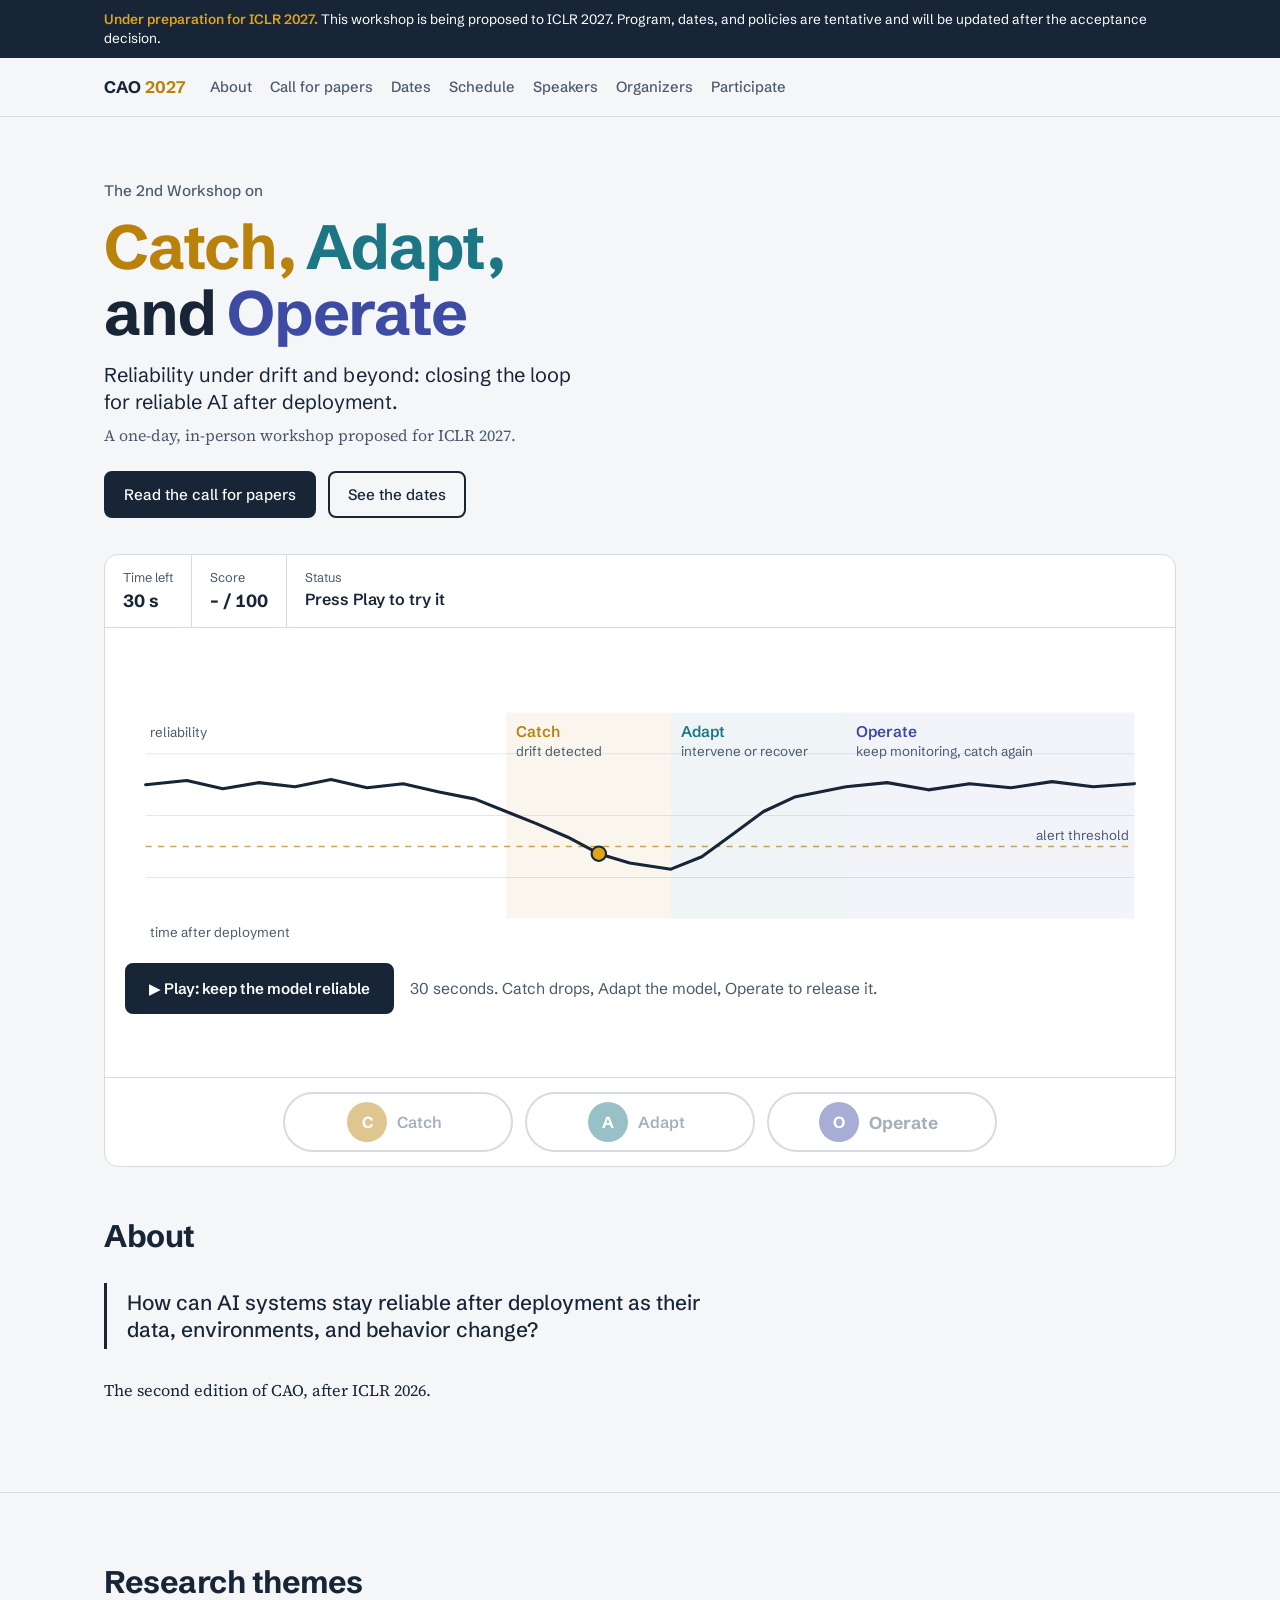
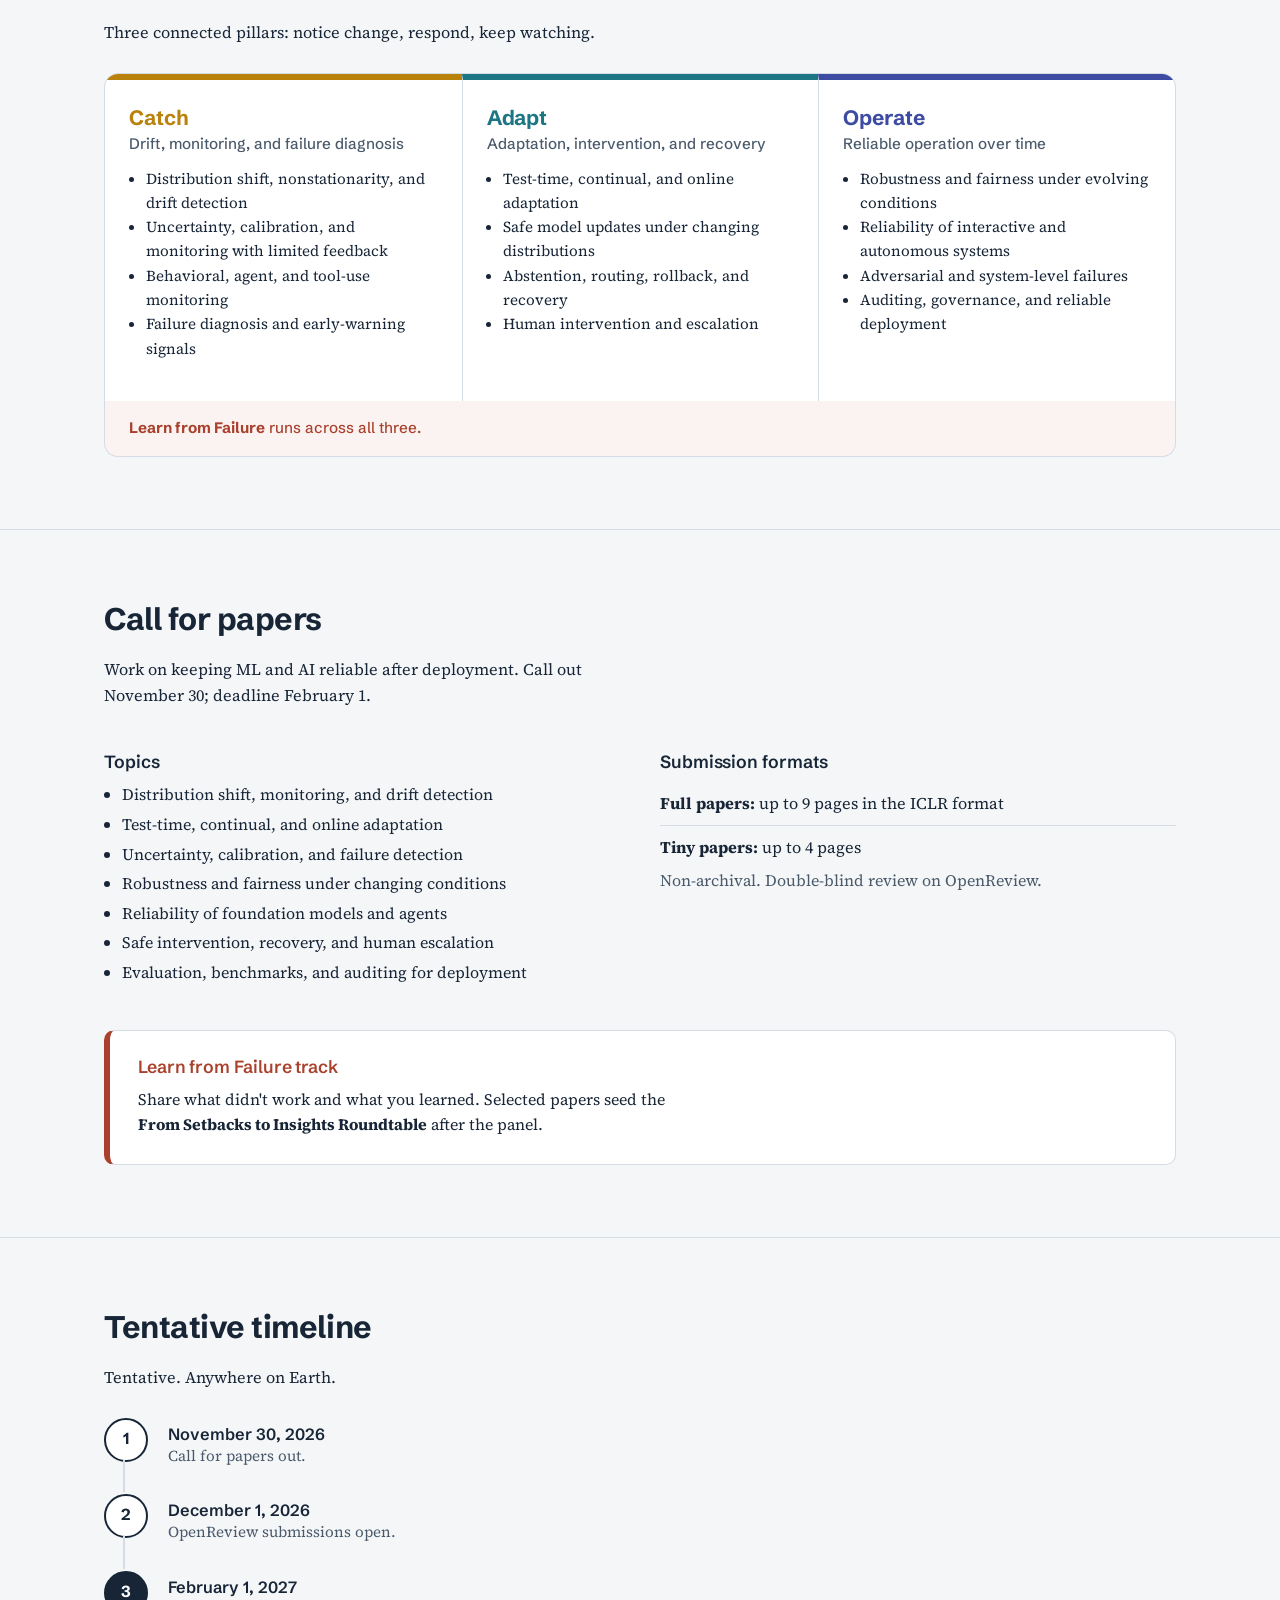
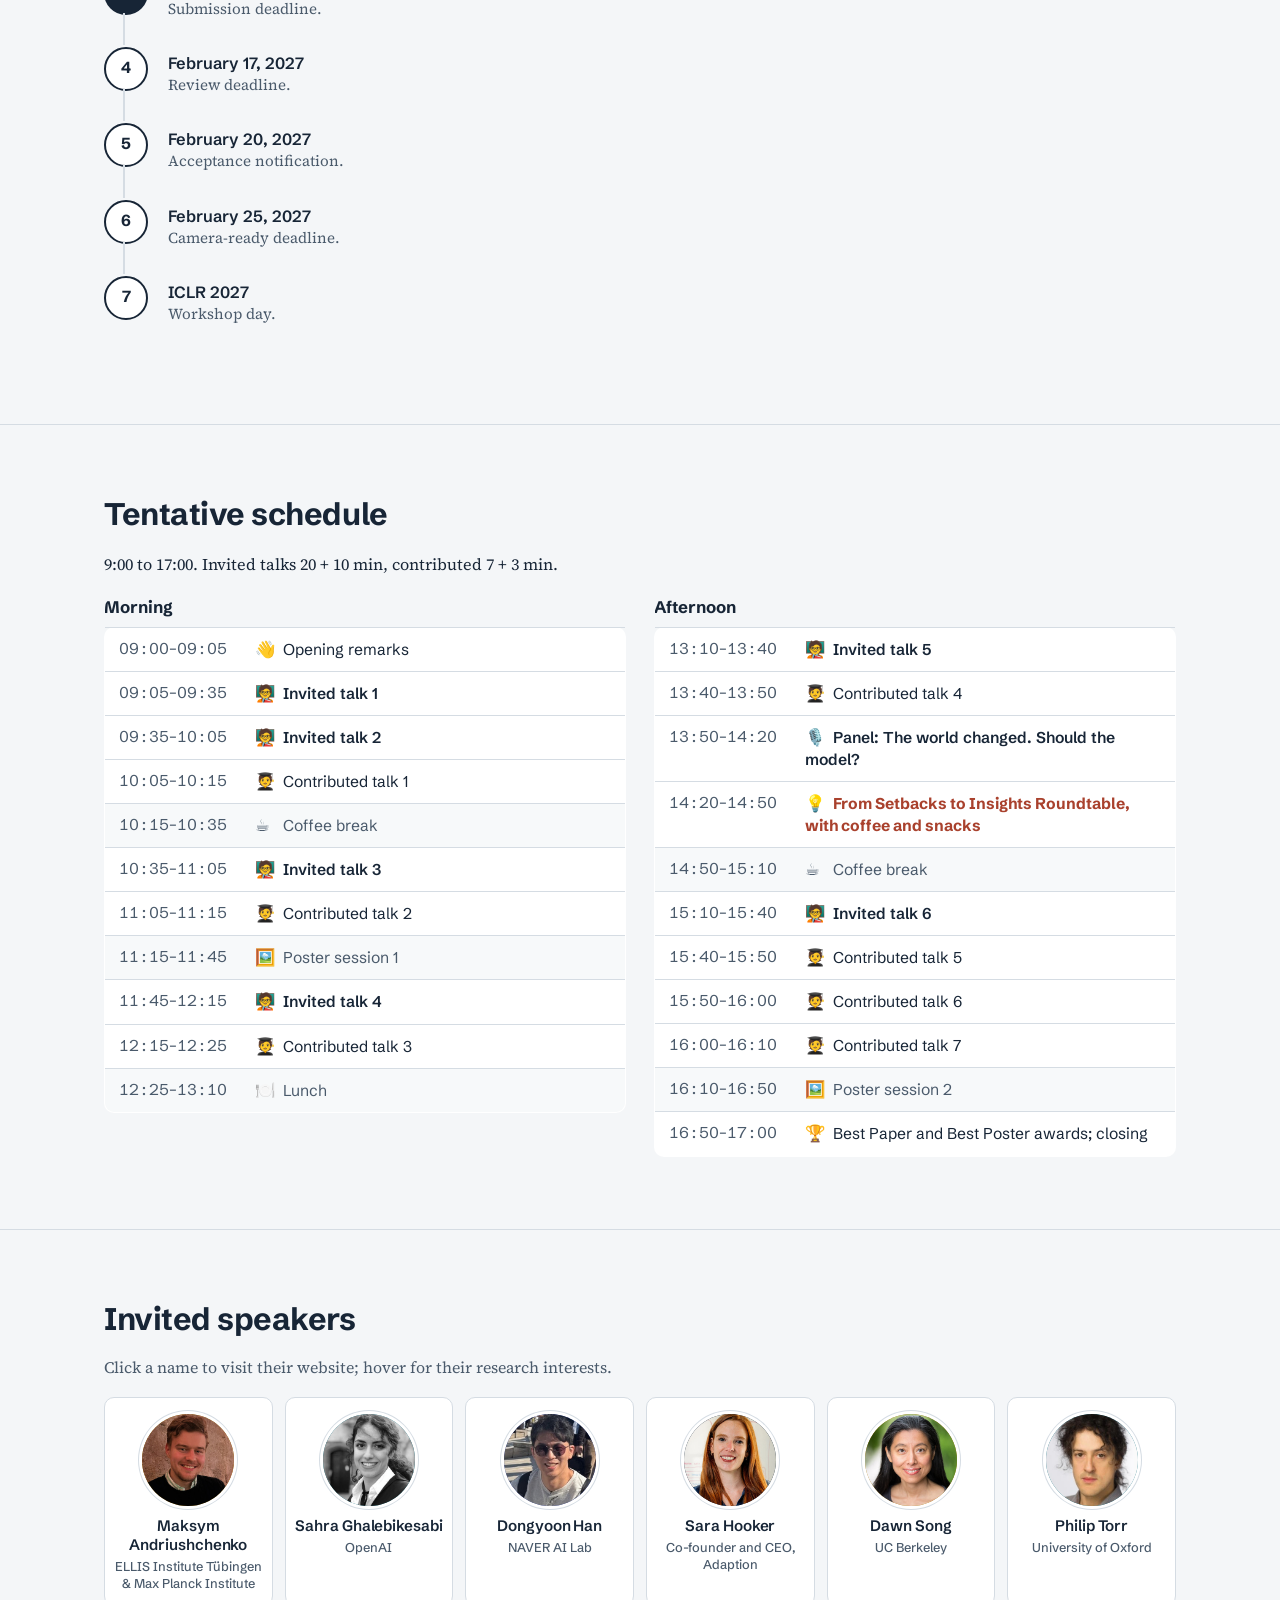
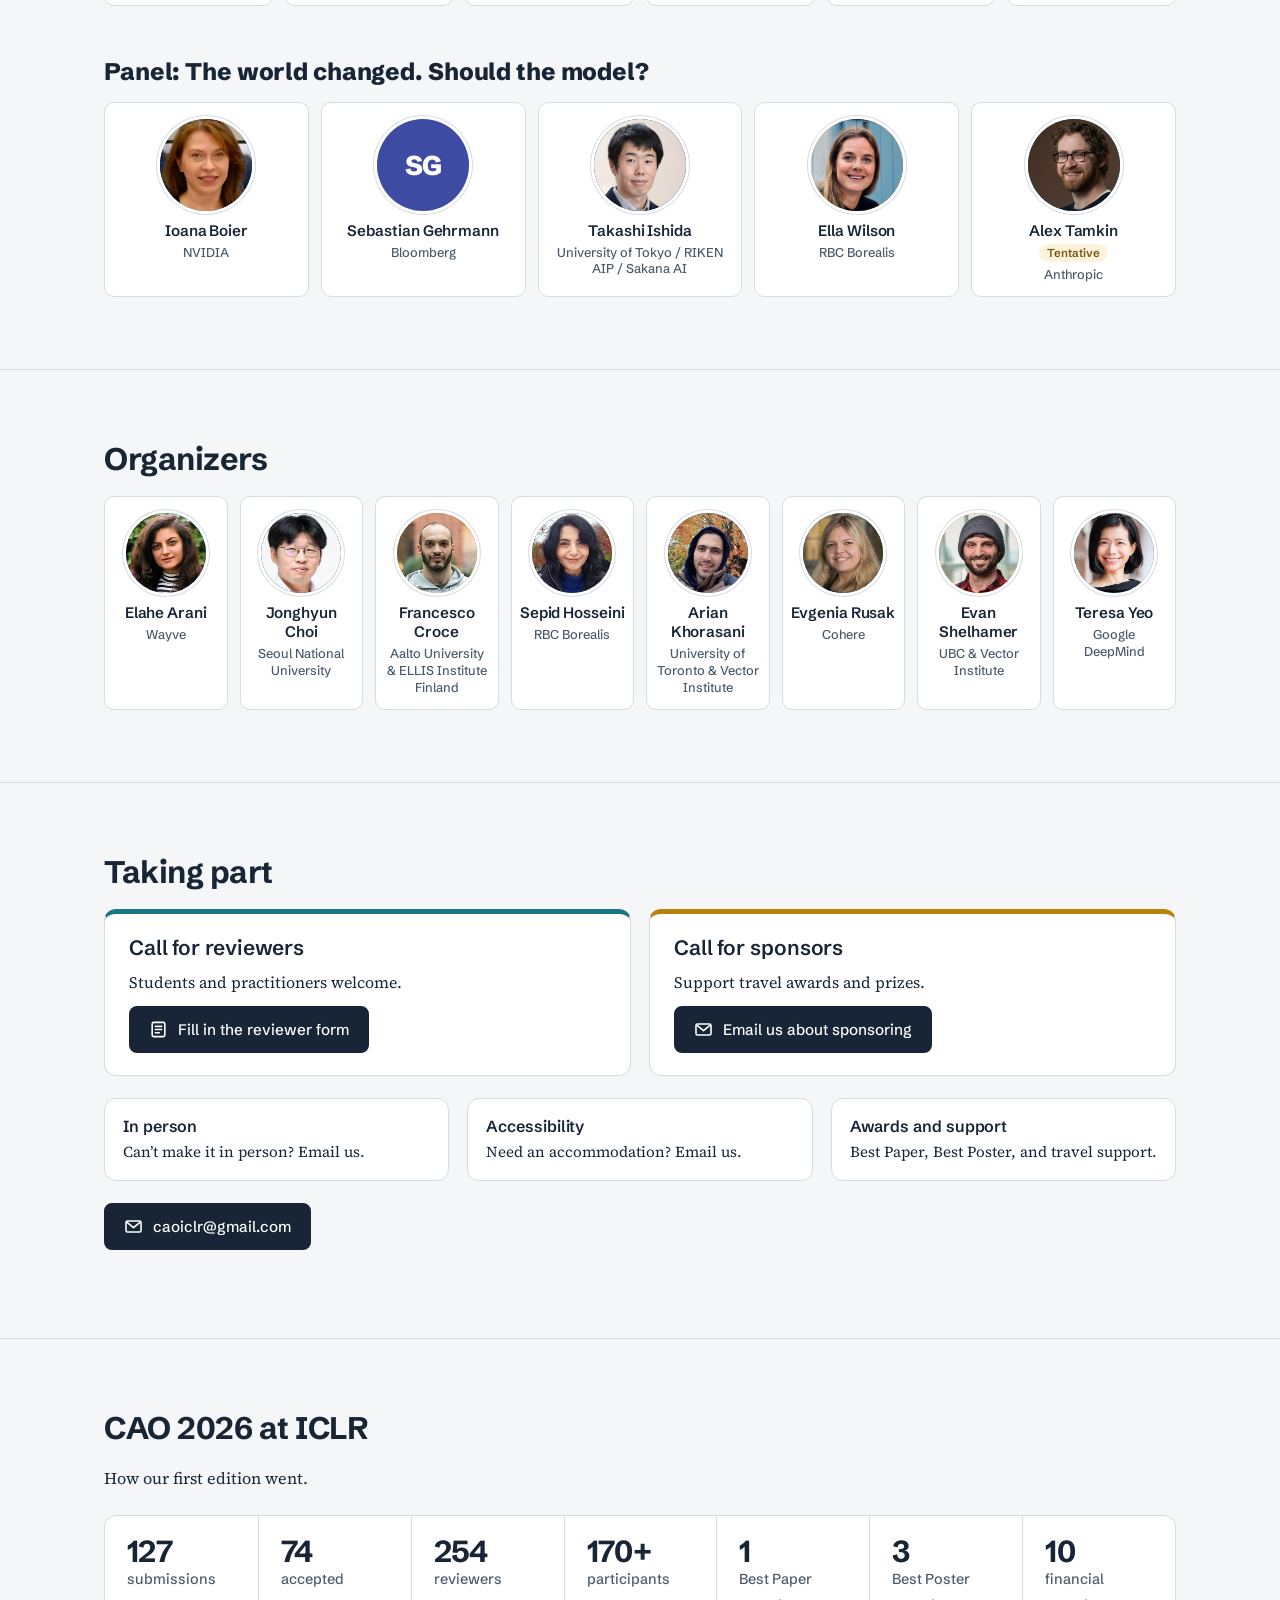
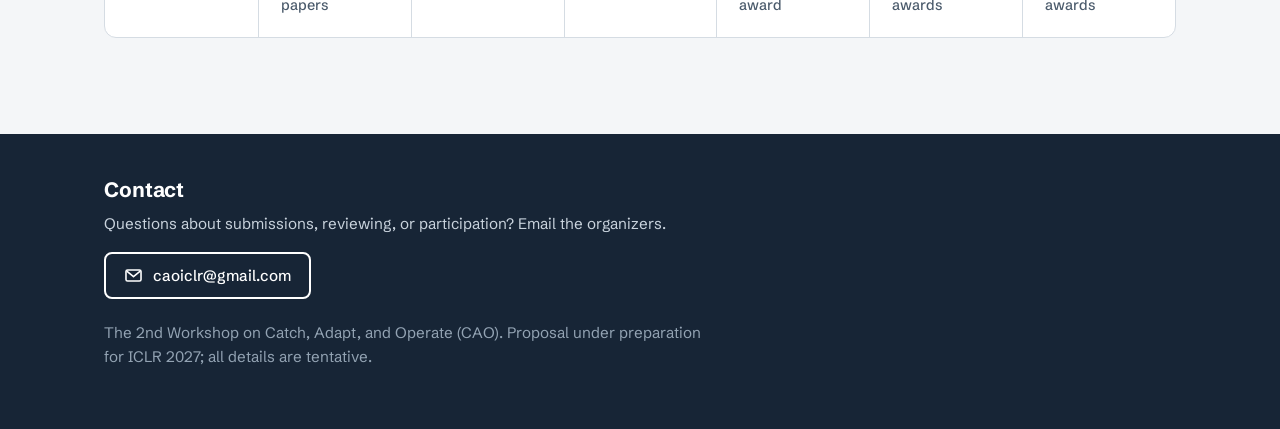
==== commit 32d6977d: "Add files via upload" ====
--- a/index.html
+++ b/index.html
@@ -9,7 +9,7 @@
 <link rel="preconnect" href="https://fonts.googleapis.com">
 <link rel="preconnect" href="https://fonts.gstatic.com" crossorigin>
 <link href="https://fonts.googleapis.com/css2?family=Schibsted+Grotesk:wght@400;500;600;700;800&family=Source+Serif+4:ital,opsz,wght@0,8..60,400;0,8..60,600;1,8..60,400&display=swap" rel="stylesheet">
-<link rel="stylesheet" href="styles.css?v=a642cf48">
+<link rel="stylesheet" href="styles.css?v=0e1365a8">
 </head>
 <body>
 <div class="status" role="note"><div class="wrap"><span><strong>Under preparation for ICLR 2027.</strong> This workshop is being proposed to ICLR 2027. Program, dates, and policies are tentative and will be updated after the acceptance decision.</span></div></div>
@@ -212,13 +212,12 @@
     </div>
     <div class="callcard" id="sponsors">
       <h3>Call for sponsors</h3>
-      <p>Support travel awards, volunteers, and prizes.</p>
+      <p>Support travel awards and prizes.</p>
       <a class="mailbtn" href="mailto:caoiclr@gmail.com?subject=CAO%202027%20sponsorship"><svg class="env" viewBox="0 0 24 24" aria-hidden="true" focusable="false"><rect x="2.5" y="5" width="19" height="14" rx="2" fill="none" stroke="currentColor" stroke-width="2"/><path d="M3.5 6.5l8.5 7 8.5-7" fill="none" stroke="currentColor" stroke-width="2" stroke-linejoin="round"/></svg><span>Email us about sponsoring</span></a>
     </div>
   </div>
   <div class="shortcards">
     <div><h3>In person</h3><p>Can’t make it in person? Email us.</p></div>
-    <div><h3>Student volunteers</h3><p>Three spots, registration covered. Email us.</p></div>
     <div><h3>Accessibility</h3><p>Need an accommodation? Email us.</p></div>
     <div><h3>Awards and support</h3><p>Best Paper, Best Poster, and travel support.</p></div>
   </div>
@@ -247,7 +246,7 @@
     <p style="margin-top:22px;color:#93A3B3">The 2nd Workshop on Catch, Adapt, and Operate (CAO). Proposal under preparation for ICLR 2027; all details are tentative.</p>
   </div>
 </footer>
-<script src="play.js?v=a642cf48"></script>
+<script src="play.js?v=0e1365a8"></script>
 <script>
 (function () {
   var links = Array.prototype.slice.call(document.querySelectorAll('.navlinks a'));
--- a/styles.css
+++ b/styles.css
@@ -444,11 +444,44 @@
 h3.sub{font-size:1.5rem;font-weight:800;margin:52px 0 10px}
 .subtypes li{padding:8px 0;border-bottom:1px solid var(--rule);font-size:1.02rem}
 .subtypes li:last-child{border-bottom:none}
-.shortcards{display:grid;grid-template-columns:repeat(4,1fr);gap:18px;margin-top:18px}
+.shortcards{display:grid;grid-template-columns:repeat(3,1fr);gap:18px;margin-top:18px}
 .shortcards>div{background:var(--panel);border:1px solid var(--rule);border-radius:12px;padding:18px 18px 16px}
 .shortcards h3{margin:0 0 6px;font-size:1.1rem}
 .shortcards p{margin:0;font-size:1rem;line-height:1.5}
 #play{padding-bottom:0}
 .game-sec{border-top:none;padding-top:28px}
-@media (max-width:960px){.shortcards{grid-template-columns:1fr 1fr}}
+@media (max-width:760px){.shortcards{grid-template-columns:1fr}}
 @media (max-width:560px){.shortcards{grid-template-columns:1fr}}
+
+/* calmer type */
+body{font-size:1rem;line-height:1.6}
+h1,h2,h3,h4{letter-spacing:-.005em}
+.hero .edition{font-weight:500;font-size:.95rem}
+.hero h1{font-size:clamp(2.2rem,5.2vw,3.9rem);font-weight:700;letter-spacing:-.02em;line-height:1.05}
+.hero .sub{font-weight:400;font-size:clamp(1.05rem,1.9vw,1.25rem);margin:16px 0 8px}
+.hero .lede{font-size:1rem}
+section h2{font-size:clamp(1.5rem,2.6vw,1.95rem);font-weight:700;letter-spacing:-.015em}
+section h3{font-size:1.1rem;font-weight:600}
+.intro{font-size:1.02rem}
+.question{font-weight:500;font-size:clamp(1.1rem,2vw,1.3rem);border-left-width:3px}
+.pillar h3{font-size:1.3rem;font-weight:700}
+.pillar .tag,.pillar ul,.pillar .q{font-size:.95rem}
+.crosscut{font-size:.95rem}
+.timeline .when{font-size:1.02rem;font-weight:600}
+.timeline .what{font-size:.95rem}
+.stat b{font-size:1.8rem;font-weight:700}
+.stat span{font-size:.9rem}
+.person h4{font-size:1rem;font-weight:600}
+.panel-theme{font-weight:500;font-size:1.1rem}
+.keydates b,.cards3 b{font-size:1.02rem;font-weight:600}
+.btn,.mailbtn{font-weight:500;font-size:.95rem}
+.status{font-weight:400;font-size:.85rem}
+.status strong{font-weight:600}
+.brand{font-weight:700}
+.hud b{font-weight:700;font-size:1.1rem}
+.ctl{font-weight:600;font-size:1rem}
+.overlay h3{font-size:1.15rem}
+.big-play{font-weight:600}
+.shortcards h3{font-size:1rem;font-weight:600}
+.shortcards p{font-size:.95rem}
+footer h2{font-size:1.3rem}
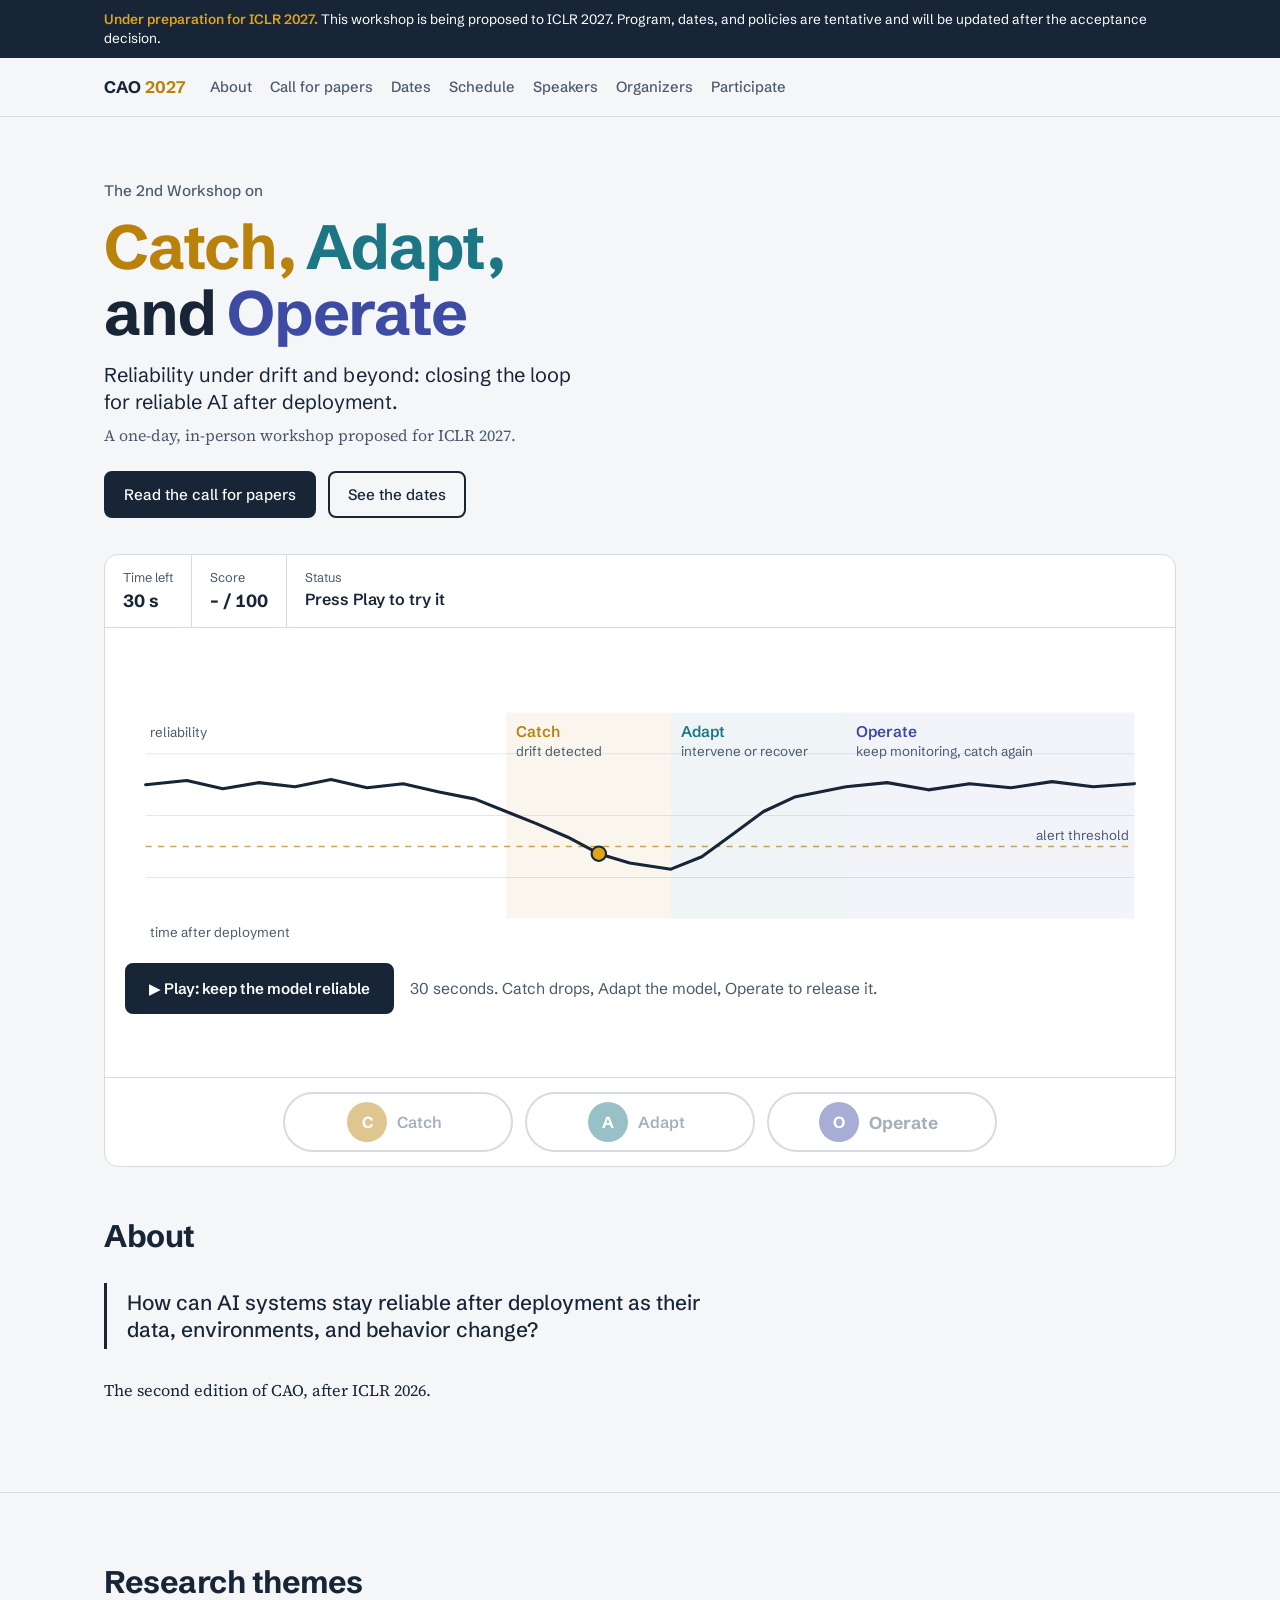
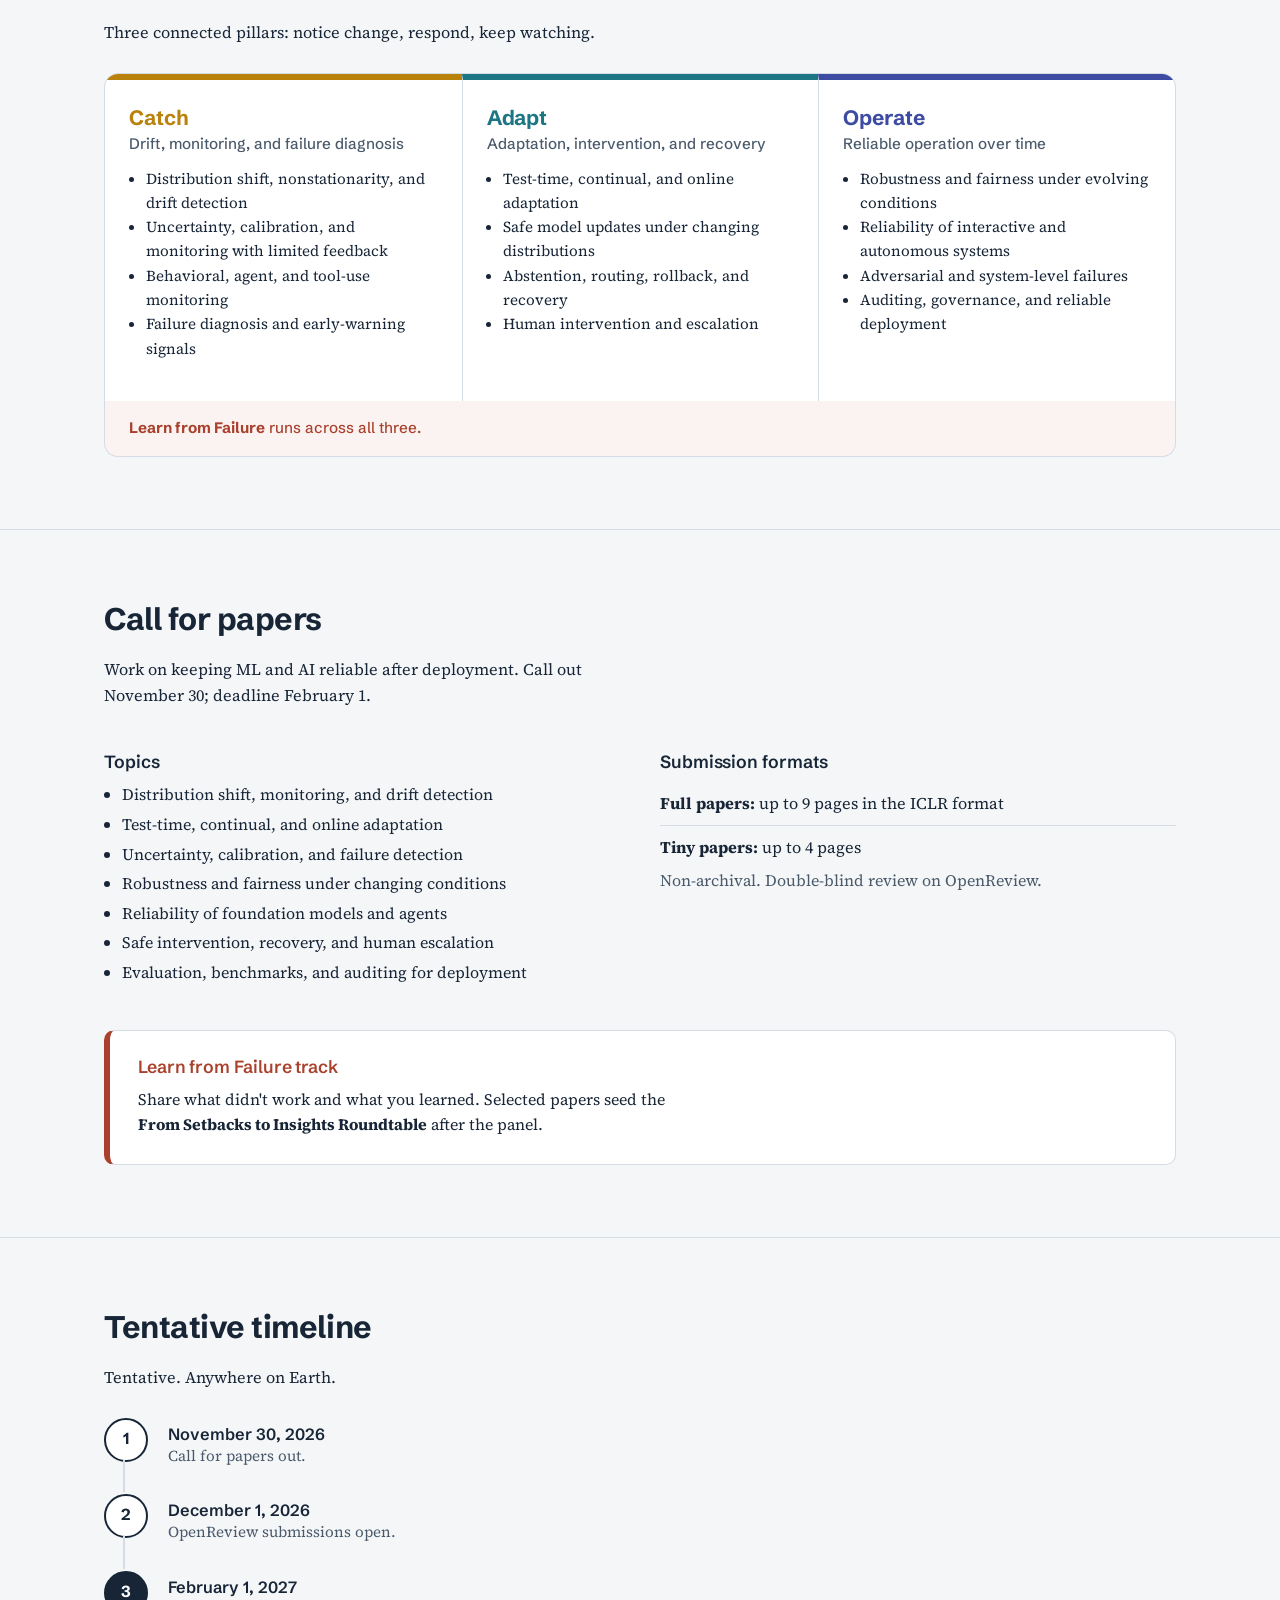
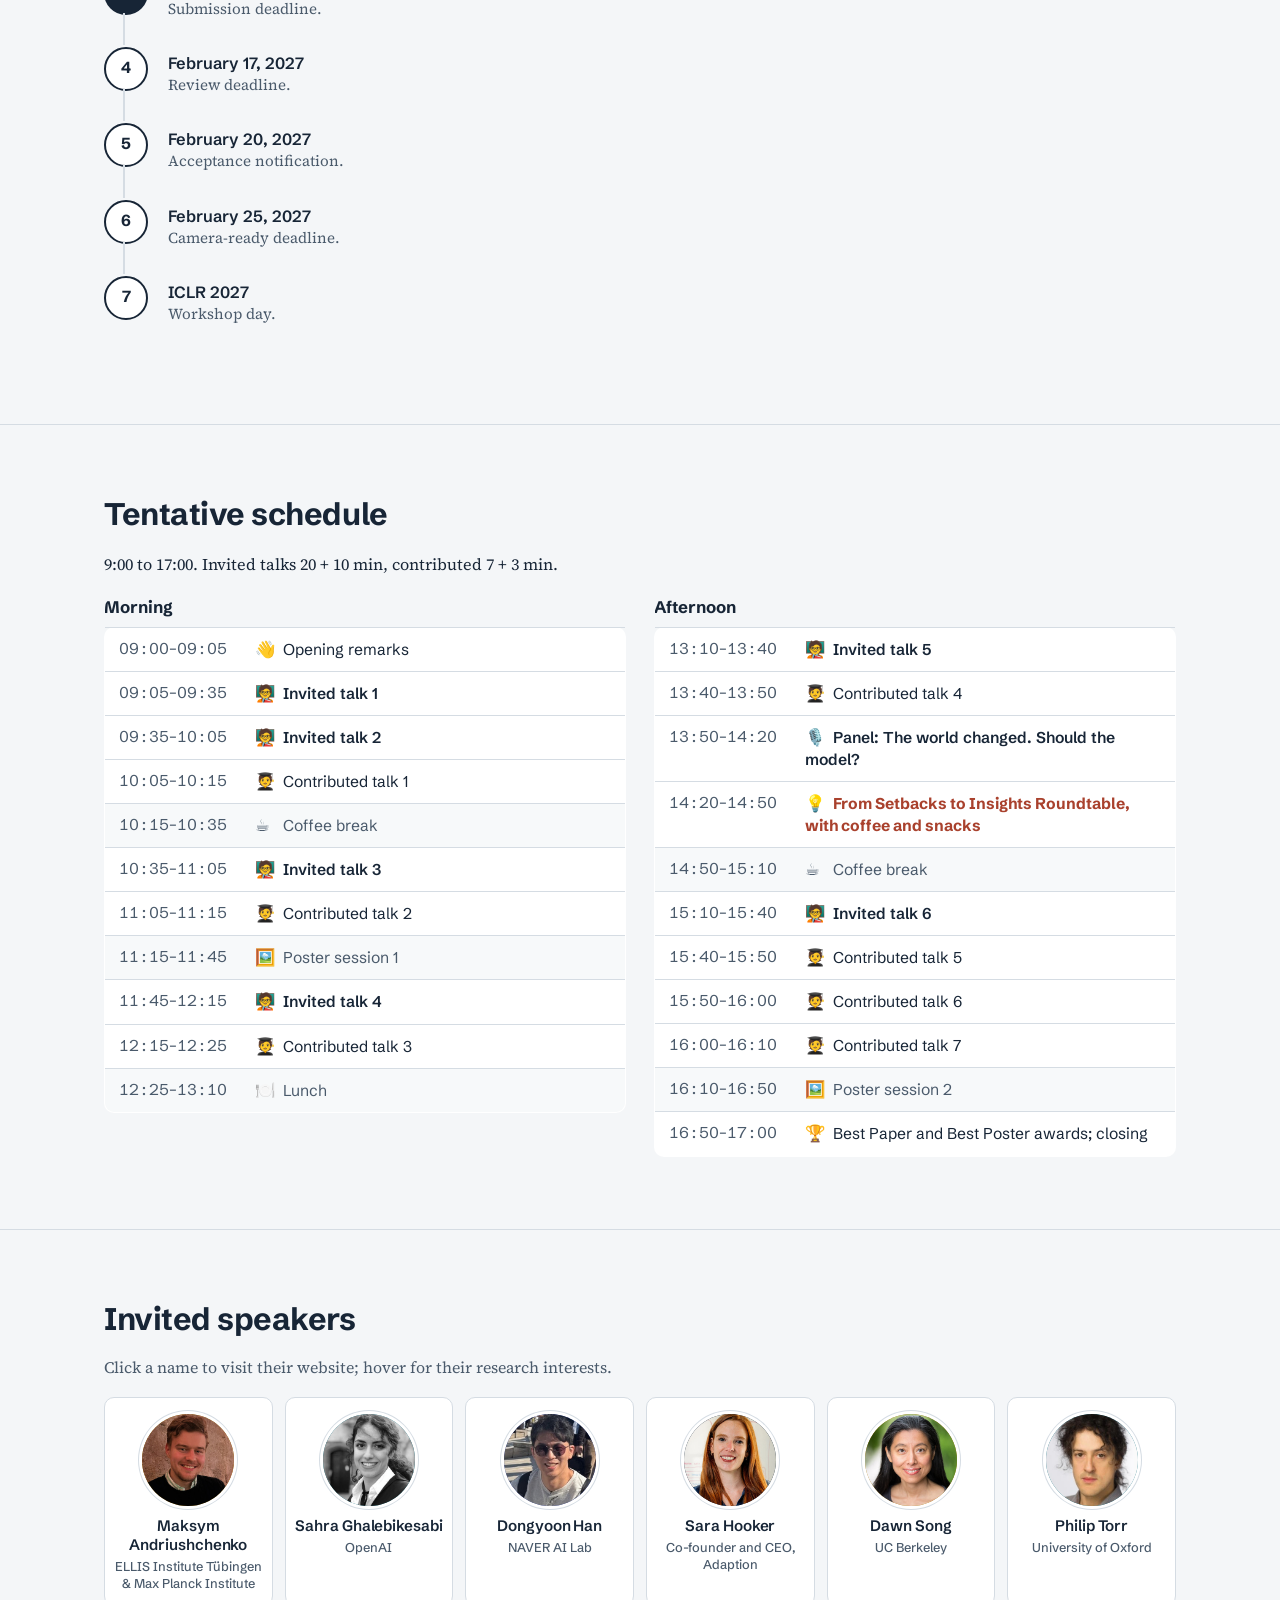
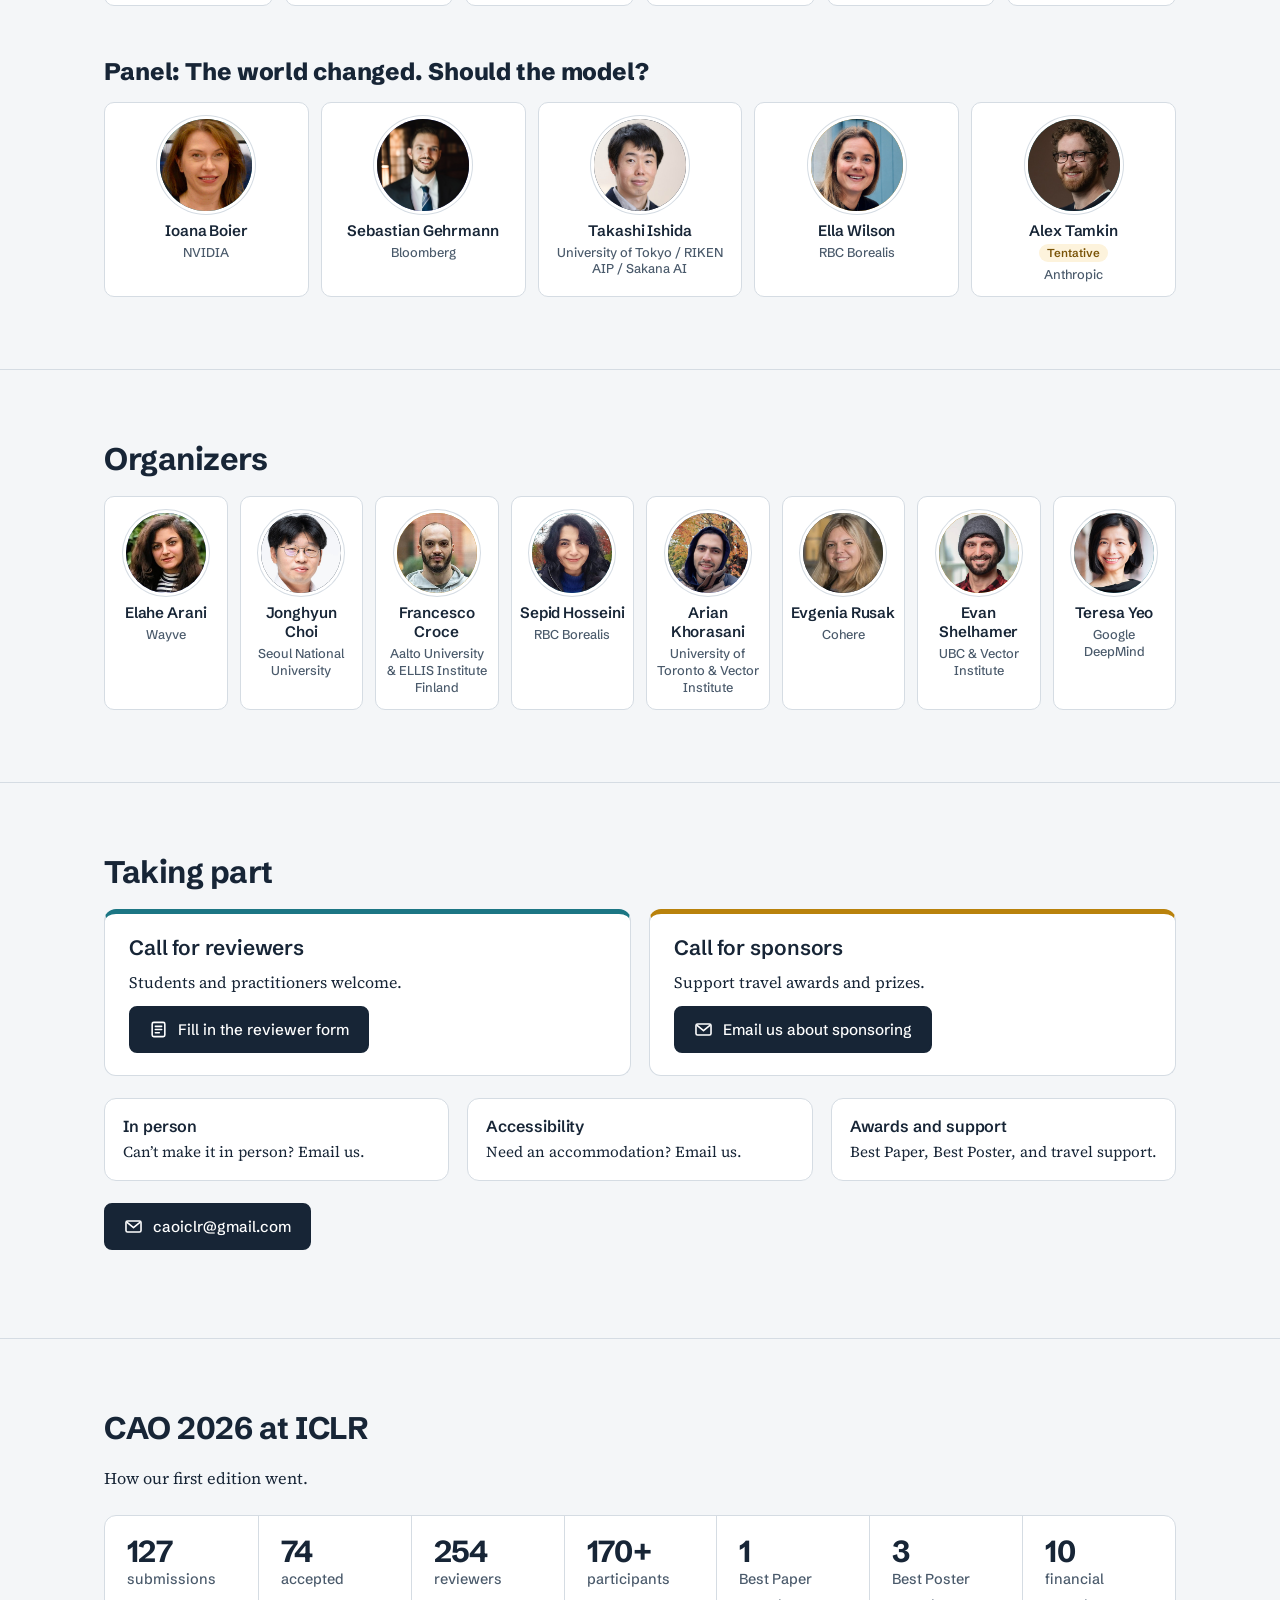
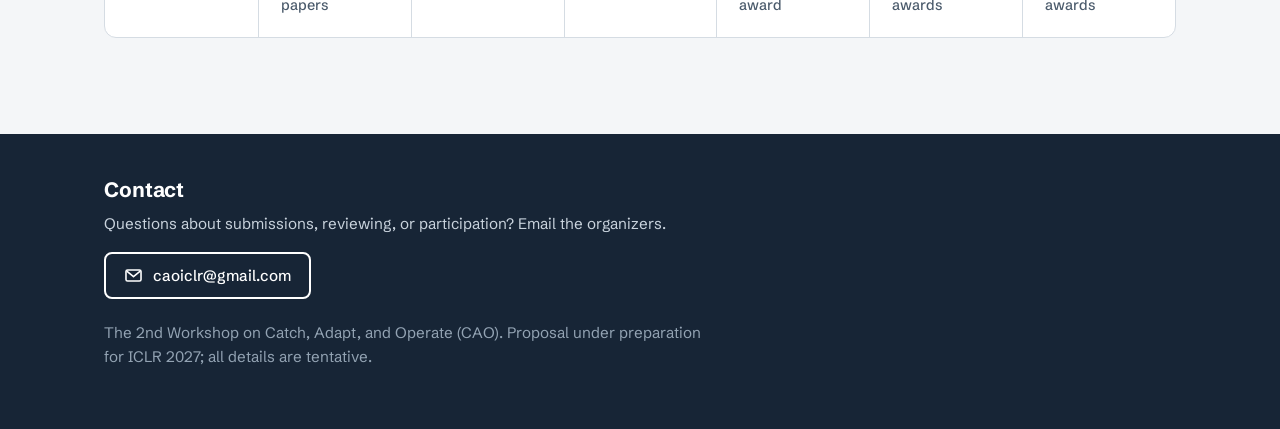
==== commit b683fd7c: "Update invited speakers section in index.html" ====
--- a/index.html
+++ b/index.html
@@ -195,7 +195,7 @@
 </section><section id="speakers"><div class="wrap">
   <h2>Invited speakers</h2>
   <p class="muted">Click a name to visit their website; hover for their research interests.</p>
-  <div class="people row" style="--n:6"><article class="person" title="AI safety, adversarial robustness, and evaluation of autonomous systems."><a class="photolink" href="https://www.andriushchenko.me/" target="_blank" rel="noopener" tabindex="-1" aria-hidden="true"><div class="photo p-catch "><span class="ini" aria-hidden="true">MA</span><img src="images/people/maksym-andriushchenko.jpg" alt="Photo of Maksym Andriushchenko" onerror="this.remove()"></div></a><div class="body"><h4><a href="https://www.andriushchenko.me/" target="_blank" rel="noopener" title="Open Maksym Andriushchenko’s website">Maksym Andriushchenko</a></h4><div class="aff">ELLIS Institute Tübingen &amp; Max Planck Institute</div><p>AI safety, adversarial robustness, and evaluation of autonomous systems.</p></div></article><article class="person" title="Privacy-preserving AI, deployment-facing evaluation, and reliable language models."><a class="photolink" href="https://sghalebikesabi.github.io/" target="_blank" rel="noopener" tabindex="-1" aria-hidden="true"><div class="photo p-adapt "><span class="ini" aria-hidden="true">SG</span><img src="images/people/sahra-ghalebikesabi.jpg" alt="Photo of Sahra Ghalebikesabi" onerror="this.remove()"></div></a><div class="body"><h4><a href="https://sghalebikesabi.github.io/" target="_blank" rel="noopener" title="Open Sahra Ghalebikesabi’s website">Sahra Ghalebikesabi</a></h4><div class="aff">OpenAI</div><p>Privacy-preserving AI, deployment-facing evaluation, and reliable language models.</p></div></article><article class="person" title="Vision and multimodal foundation models, robustness, generalization, and efficient learning."><a class="photolink" href="https://dongyoonhan.github.io/" target="_blank" rel="noopener" tabindex="-1" aria-hidden="true"><div class="photo p-operate "><span class="ini" aria-hidden="true">DH</span><img src="images/people/dongyoon-han.jpg" alt="Photo of Dongyoon Han" onerror="this.remove()"></div></a><div class="body"><h4><a href="https://dongyoonhan.github.io/" target="_blank" rel="noopener" title="Open Dongyoon Han’s website">Dongyoon Han</a></h4><div class="aff">NAVER AI Lab</div><p>Vision and multimodal foundation models, robustness, generalization, and efficient learning.</p></div></article><article class="person" title="Adaptive AI systems, efficient learning, model evaluation, and continual adaptation."><a class="photolink" href="https://www.sarahooker.org/" target="_blank" rel="noopener" tabindex="-1" aria-hidden="true"><div class="photo p-ink "><span class="ini" aria-hidden="true">SH</span><img src="images/people/sara-hooker.jpg" alt="Photo of Sara Hooker" onerror="this.remove()"></div></a><div class="body"><h4><a href="https://www.sarahooker.org/" target="_blank" rel="noopener" title="Open Sara Hooker’s website">Sara Hooker</a></h4><div class="aff">Co-founder and CEO, Adaption</div><p>Adaptive AI systems, efficient learning, model evaluation, and continual adaptation.</p></div></article><article class="person" title="AI security, trustworthy autonomous systems, and system-level risks."><a class="photolink" href="https://people.eecs.berkeley.edu/~dawnsong/" target="_blank" rel="noopener" tabindex="-1" aria-hidden="true"><div class="photo p-catch "><span class="ini" aria-hidden="true">DS</span><img src="images/people/dawn-song.jpg" alt="Photo of Dawn Song" onerror="this.remove()"></div></a><div class="body"><h4><a href="https://people.eecs.berkeley.edu/~dawnsong/" target="_blank" rel="noopener" title="Open Dawn Song’s website">Dawn Song</a></h4><div class="aff">UC Berkeley</div><p>AI security, trustworthy autonomous systems, and system-level risks.</p></div></article><article class="person" title="AI safety, robust machine learning, adversarial vulnerabilities in multimodal agents, and trustworthy AI deployment."><a class="photolink" href="https://eng.ox.ac.uk/people/philip-torr" target="_blank" rel="noopener" tabindex="-1" aria-hidden="true"><div class="photo p-adapt "><span class="ini" aria-hidden="true">PT</span><img src="images/people/philip-torr.jpg" alt="Photo of Philip Torr" onerror="this.remove()"></div></a><div class="body"><h4><a href="https://eng.ox.ac.uk/people/philip-torr" target="_blank" rel="noopener" title="Open Philip Torr’s website">Philip Torr</a></h4><div class="aff">University of Oxford</div><p>AI safety, robust machine learning, adversarial vulnerabilities in multimodal agents, and trustworthy AI deployment.</p></div></article></div>
+  <div class="people row" style="--n:6"><article class="person" title="AI safety, adversarial robustness, and evaluation of autonomous systems."><a class="photolink" href="https://www.andriushchenko.me/" target="_blank" rel="noopener" tabindex="-1" aria-hidden="true"><div class="photo p-catch "><span class="ini" aria-hidden="true">MA</span><img src="images/people/maksym-andriushchenko.jpg" alt="Photo of Maksym Andriushchenko" onerror="this.remove()"></div></a><div class="body"><h4><a href="https://www.andriushchenko.me/" target="_blank" rel="noopener" title="Open Maksym Andriushchenko’s website">Maksym Andriushchenko</a></h4><div class="aff">ELLIS Institute Tübingen &amp; Max Planck Institute</div><p>AI safety, adversarial robustness, and evaluation of autonomous systems.</p></div></article><article class="person" title="Privacy-preserving AI, deployment-facing evaluation, and reliable language models."><a class="photolink" href="https://sghalebikesabi.github.io/" target="_blank" rel="noopener" tabindex="-1" aria-hidden="true"><div class="photo p-adapt "><span class="ini" aria-hidden="true">SG</span><img src="images/people/sahra-ghalebikesabi.jpg" alt="Photo of Sahra Ghalebikesabi" onerror="this.remove()"></div></a><div class="body"><h4><a href="https://sghalebikesabi.github.io/" target="_blank" rel="noopener" title="Open Sahra Ghalebikesabi’s website">Sahra Ghalebikesabi</a></h4><div class="aff">OpenAI</div><p>Privacy-preserving AI, deployment-facing evaluation, and reliable language models.</p></div></article><article class="person" title="Vision and multimodal foundation models, robustness, generalization, and efficient learning."><a class="photolink" href="https://dongyoonhan.github.io/" target="_blank" rel="noopener" tabindex="-1" aria-hidden="true"><div class="photo p-operate "><span class="ini" aria-hidden="true">DH</span><img src="images/people/dongyoon-han.jpg" alt="Photo of Dongyoon Han" onerror="this.remove()"></div></a><div class="body"><h4><a href="https://dongyoonhan.github.io/" target="_blank" rel="noopener" title="Open Dongyoon Han’s website">Dongyoon Han</a></h4><div class="aff">NAVER AI Lab</div><p>Vision and multimodal foundation models, robustness, generalization, and efficient learning.</p></div></article><article class="person" title="Adaptive AI systems, efficient learning, model evaluation, and continual adaptation."><a class="photolink" href="https://www.sarahooker.me" target="_blank" rel="noopener" tabindex="-1" aria-hidden="true"><div class="photo p-ink "><span class="ini" aria-hidden="true">SH</span><img src="images/people/sara-hooker.jpg" alt="Photo of Sara Hooker" onerror="this.remove()"></div></a><div class="body"><h4><a href="https://www.sarahooker.org/" target="_blank" rel="noopener" title="Open Sara Hooker’s website">Sara Hooker</a></h4><div class="aff">Co-founder and CEO, Adaption</div><p>Adaptive AI systems, efficient learning, model evaluation, and continual adaptation.</p></div></article><article class="person" title="AI security, trustworthy autonomous systems, and system-level risks."><a class="photolink" href="https://people.eecs.berkeley.edu/~dawnsong/" target="_blank" rel="noopener" tabindex="-1" aria-hidden="true"><div class="photo p-catch "><span class="ini" aria-hidden="true">DS</span><img src="images/people/dawn-song.jpg" alt="Photo of Dawn Song" onerror="this.remove()"></div></a><div class="body"><h4><a href="https://people.eecs.berkeley.edu/~dawnsong/" target="_blank" rel="noopener" title="Open Dawn Song’s website">Dawn Song</a></h4><div class="aff">UC Berkeley</div><p>AI security, trustworthy autonomous systems, and system-level risks.</p></div></article><article class="person" title="AI safety, robust machine learning, adversarial vulnerabilities in multimodal agents, and trustworthy AI deployment."><a class="photolink" href="https://eng.ox.ac.uk/people/philip-torr" target="_blank" rel="noopener" tabindex="-1" aria-hidden="true"><div class="photo p-adapt "><span class="ini" aria-hidden="true">PT</span><img src="images/people/philip-torr.jpg" alt="Photo of Philip Torr" onerror="this.remove()"></div></a><div class="body"><h4><a href="https://eng.ox.ac.uk/people/philip-torr" target="_blank" rel="noopener" title="Open Philip Torr’s website">Philip Torr</a></h4><div class="aff">University of Oxford</div><p>AI safety, robust machine learning, adversarial vulnerabilities in multimodal agents, and trustworthy AI deployment.</p></div></article></div>
   <h3 class="sub" id="panel">Panel: The world changed. Should the model?</h3>
   <div class="people row" style="--n:5"><article class="person" title="Generative AI, quantitative finance, and AI deployment in high-stakes financial settings."><a class="photolink" href="https://ioanaboier.com/" target="_blank" rel="noopener" tabindex="-1" aria-hidden="true"><div class="photo p-adapt "><span class="ini" aria-hidden="true">IB</span><img src="images/people/ioana-boier.jpg" alt="Photo of Ioana Boier" onerror="this.remove()"></div></a><div class="body"><h4><a href="https://ioanaboier.com/" target="_blank" rel="noopener" title="Open Ioana Boier’s website">Ioana Boier</a></h4><div class="aff">NVIDIA</div><p>Generative AI, quantitative finance, and AI deployment in high-stakes financial settings.</p></div></article><article class="person" title="Responsible AI, evaluation, governance, and the reliable deployment of language and foundation models."><a class="photolink" href="https://sebastiangehrmann.github.io" target="_blank" rel="noopener" tabindex="-1" aria-hidden="true"><div class="photo p-operate "><span class="ini" aria-hidden="true">SG</span><img src="images/people/sebastian-gehrmann.jpg" alt="Photo of Sebastian Gehrmann" onerror="this.remove()"></div></a><div class="body"><h4><a href="https://sebastiangehrmann.github.io" target="_blank" rel="noopener" title="Open Sebastian Gehrmann’s website">Sebastian Gehrmann</a></h4><div class="aff">Bloomberg</div><p>Responsible AI, evaluation, governance, and the reliable deployment of language and foundation models.</p></div></article><article class="person" title="Learning under uncertainty, model evaluation, alignment, and safety."><a class="photolink" href="https://takashiishida.github.io/" target="_blank" rel="noopener" tabindex="-1" aria-hidden="true"><div class="photo p-ink "><span class="ini" aria-hidden="true">TI</span><img src="images/people/takashi-ishida.jpg" alt="Photo of Takashi Ishida" onerror="this.remove()"></div></a><div class="body"><h4><a href="https://takashiishida.github.io/" target="_blank" rel="noopener" title="Open Takashi Ishida’s website">Takashi Ishida</a></h4><div class="aff">University of Tokyo / RIKEN AIP / Sakana AI</div><p>Learning under uncertainty, model evaluation, alignment, and safety.</p></div></article><article class="person" title="AI product development and deployment for user-facing financial applications; product governance, customer impact, and deployment risk."><a class="photolink" href="https://www.linkedin.com/in/ellawilson123" target="_blank" rel="noopener" tabindex="-1" aria-hidden="true"><div class="photo p-catch "><span class="ini" aria-hidden="true">EW</span><img src="images/people/ella-wilson.jpg" alt="Photo of Ella Wilson" onerror="this.remove()"></div></a><div class="body"><h4><a href="https://www.linkedin.com/in/ellawilson123" target="_blank" rel="noopener" title="Open Ella Wilson’s website">Ella Wilson</a></h4><div class="aff">RBC Borealis</div><p>AI product development and deployment for user-facing financial applications; product governance, customer impact, and deployment risk.</p></div></article><article class="person" title="Foundation-model evaluation, long-horizon behavior, human–AI interaction, and societal impacts."><a class="photolink" href="https://www.alextamkin.com/home" target="_blank" rel="noopener" tabindex="-1" aria-hidden="true"><div class="photo p-adapt "><span class="ini" aria-hidden="true">AT</span><img src="images/people/alex-tamkin.jpg" alt="Photo of Alex Tamkin" onerror="this.remove()"></div></a><div class="body"><h4><a href="https://www.alextamkin.com/home" target="_blank" rel="noopener" title="Open Alex Tamkin’s website">Alex Tamkin</a> <span class="badge">Tentative</span></h4><div class="aff">Anthropic</div><p>Foundation-model evaluation, long-horizon behavior, human–AI interaction, and societal impacts.</p></div></article></div>
 </div></section><section id="organizers"><div class="wrap">
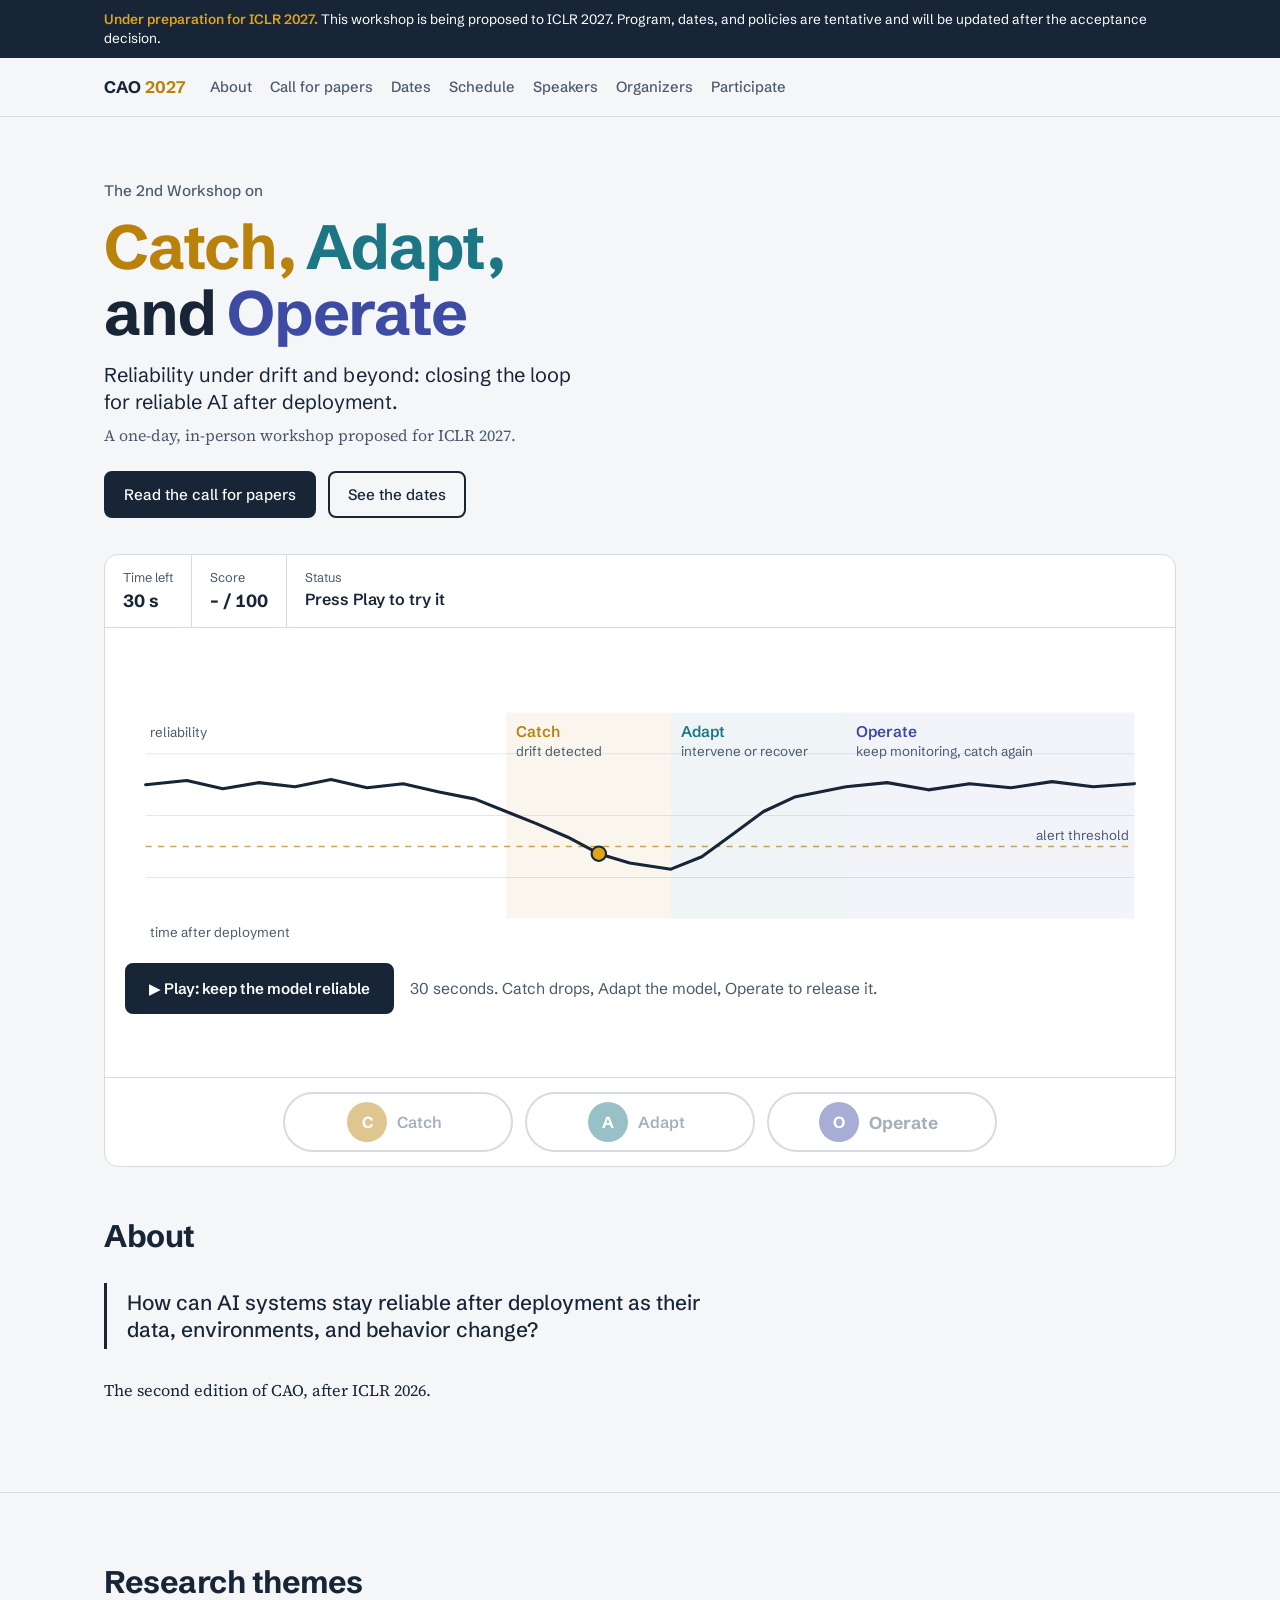
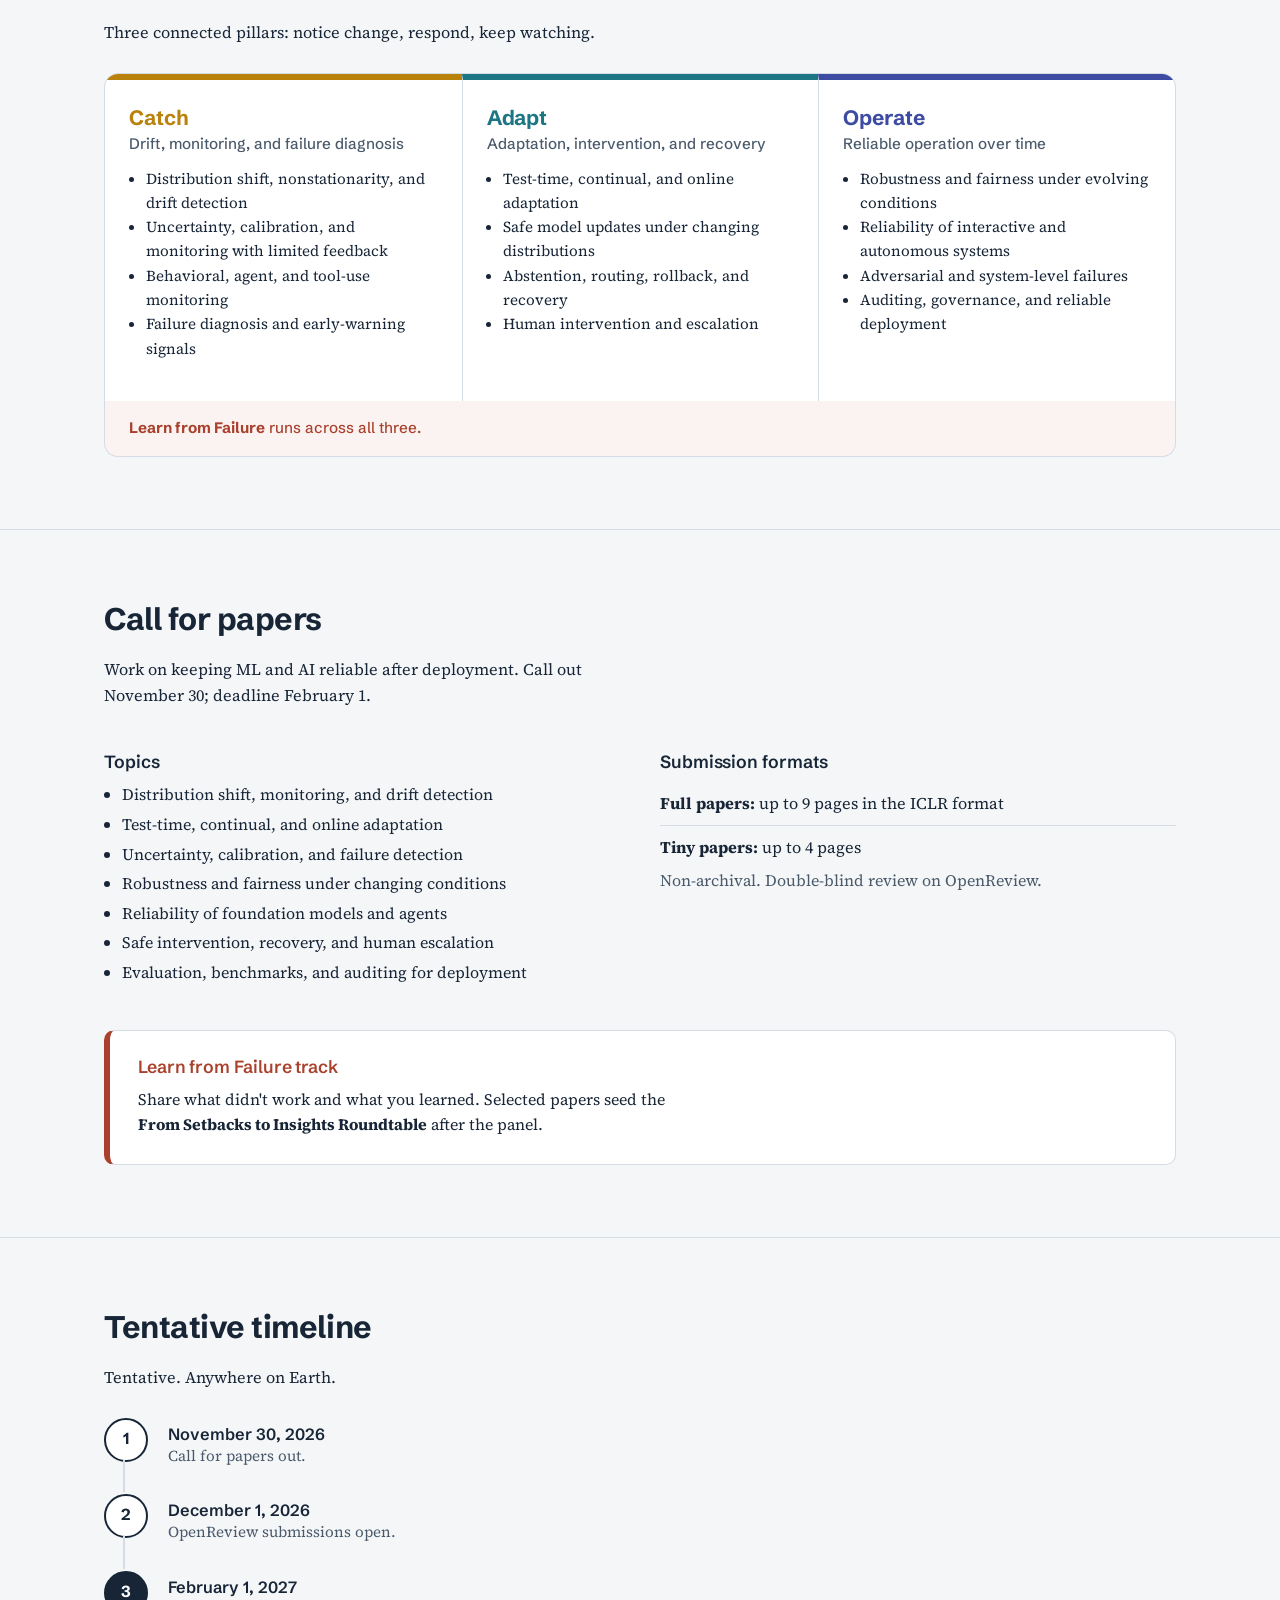
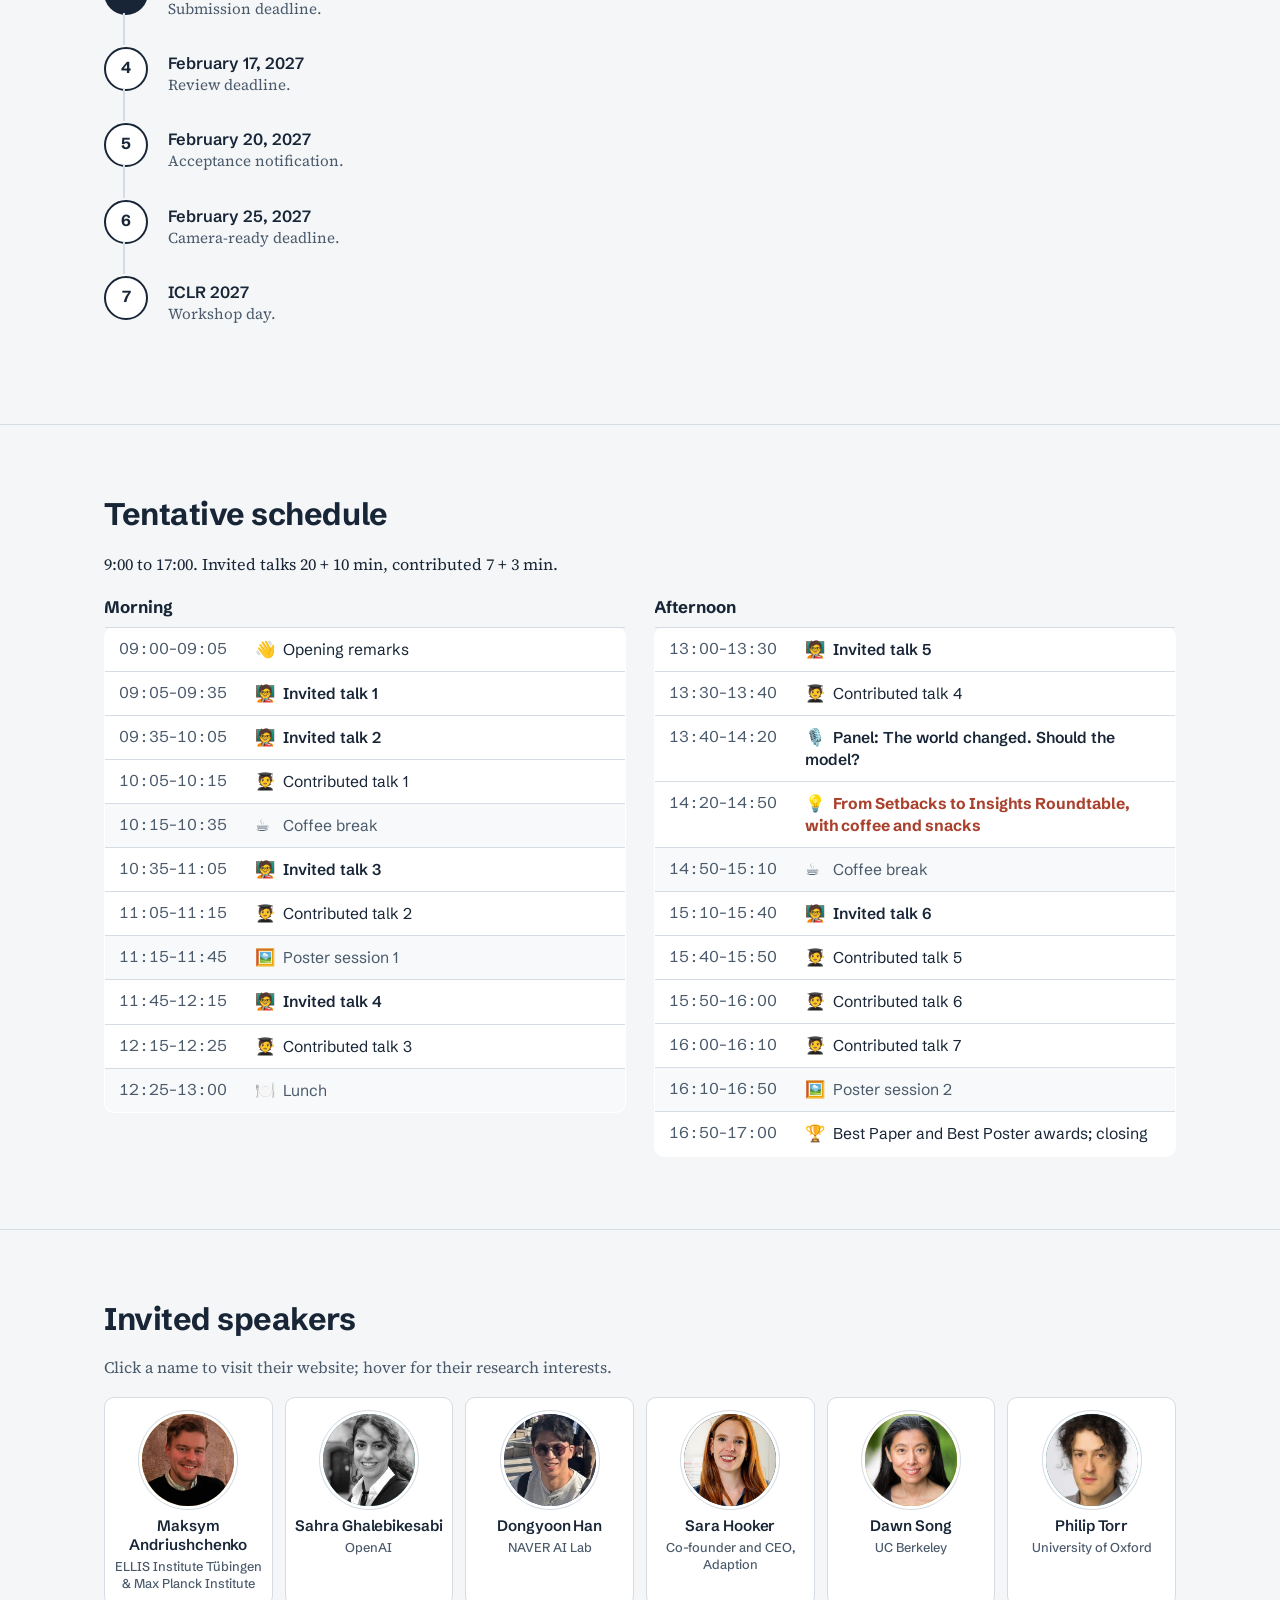
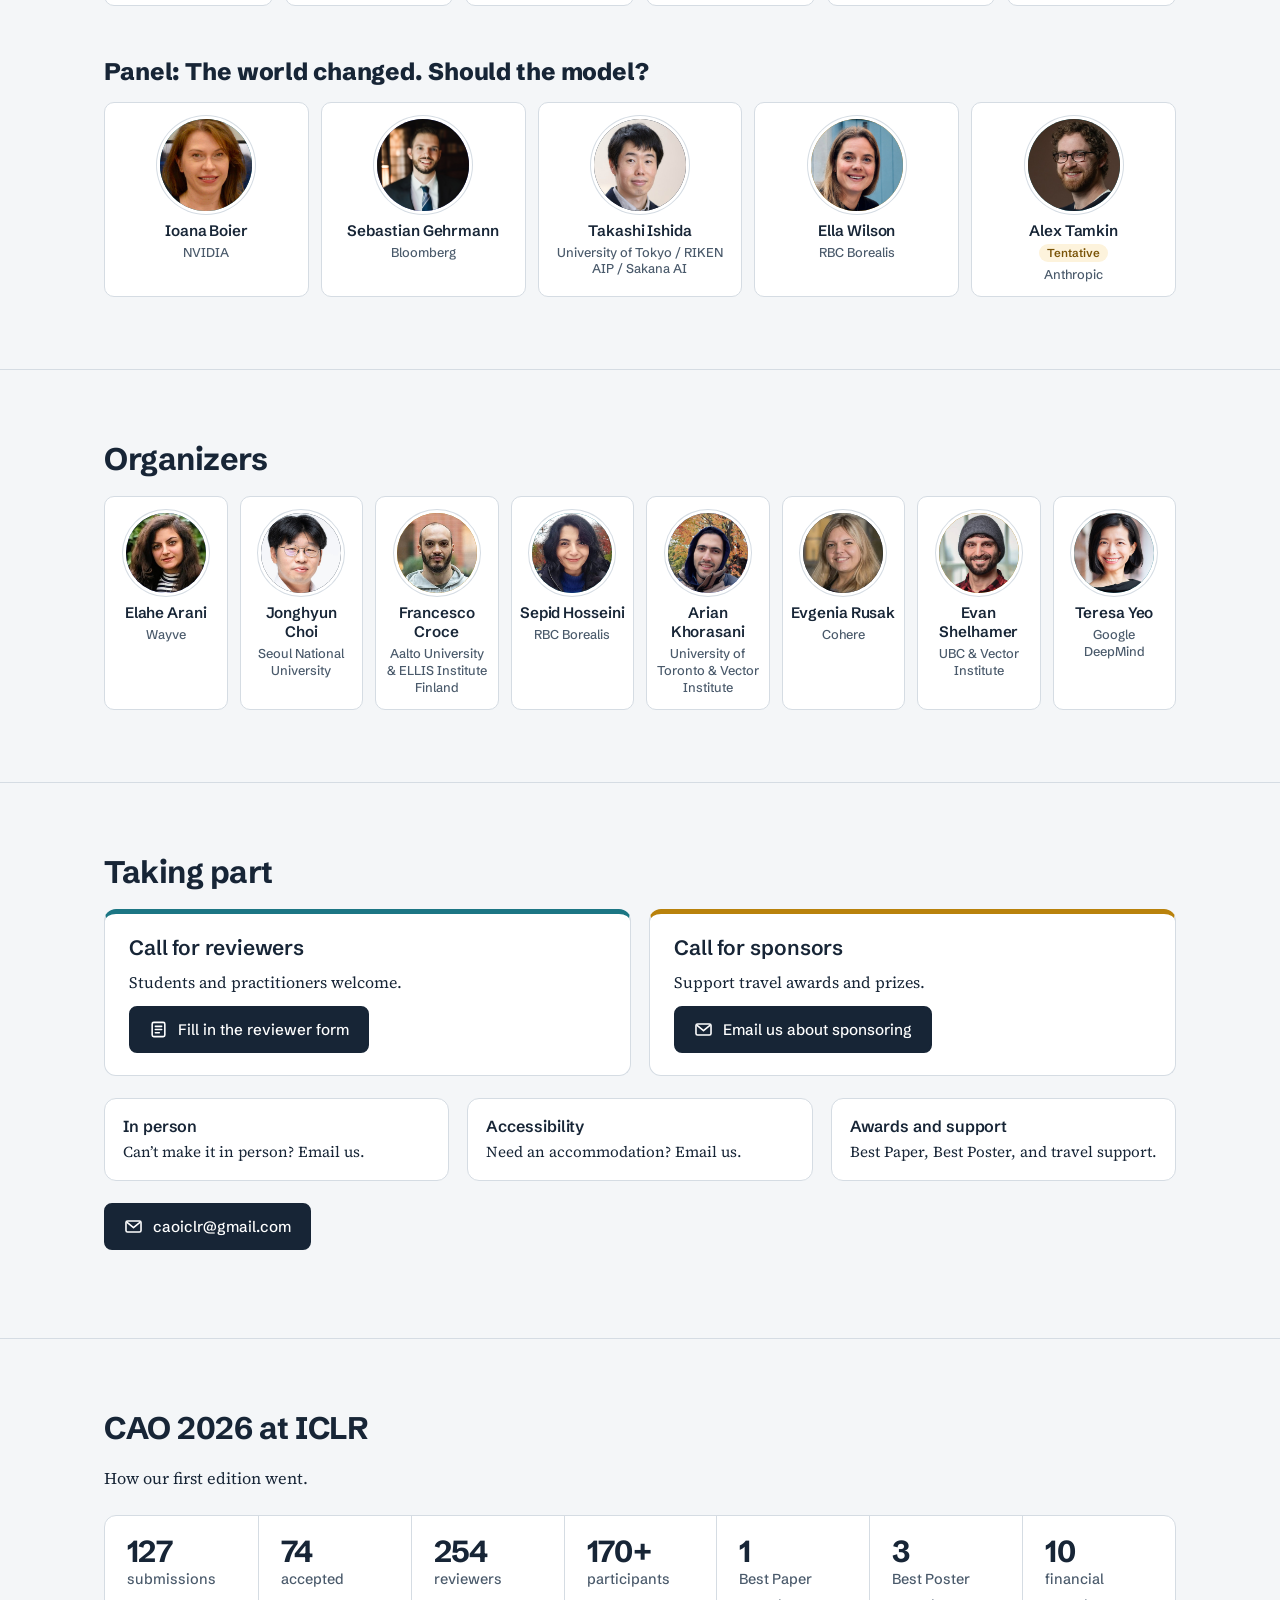
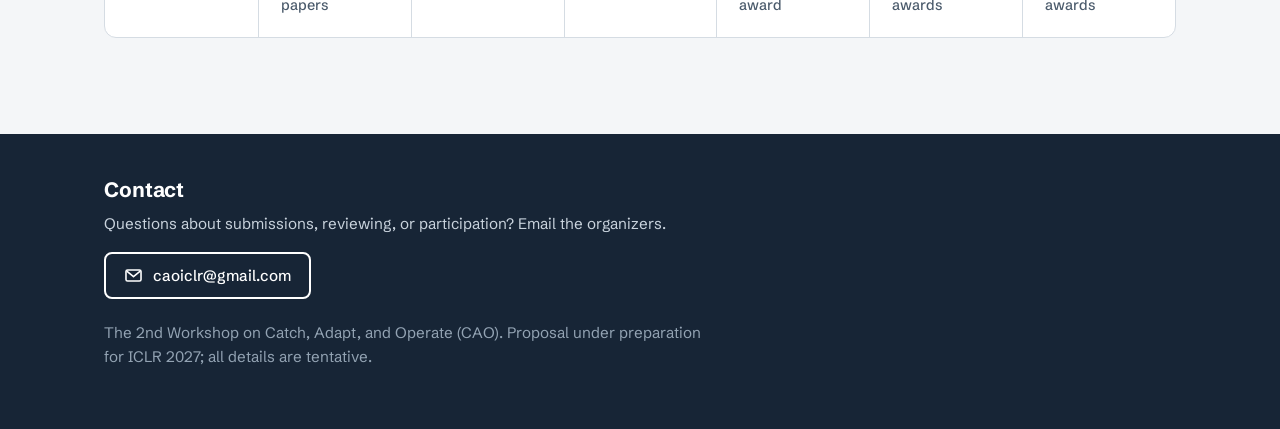
==== commit a9eb919b: "Revise schedule details in index.html Updated the schedule section in index.html to reflect the late" ====
--- a/index.html
+++ b/index.html
@@ -190,7 +190,7 @@
 </section><section id="schedule"><div class="wrap">
   <h2>Tentative schedule</h2>
   <p class="intro">9:00 to 17:00. Invited talks 20 + 10 min, contributed 7 + 3 min.</p>
-  <div class="sched"><table><caption>Morning</caption><tbody><tr class=" s-open"><td class="t">09:00–09:05</td><td><span class="sicon" aria-hidden="true">👋</span>Opening remarks</td></tr><tr class="k-invited s-inv"><td class="t">09:05–09:35</td><td><span class="sicon" aria-hidden="true">🧑‍🏫</span>Invited talk 1</td></tr><tr class="k-invited s-inv"><td class="t">09:35–10:05</td><td><span class="sicon" aria-hidden="true">🧑‍🏫</span>Invited talk 2</td></tr><tr class=" s-con"><td class="t">10:05–10:15</td><td><span class="sicon" aria-hidden="true">🧑‍🎓</span>Contributed talk 1</td></tr><tr class="k-break s-coffee"><td class="t">10:15–10:35</td><td><span class="sicon" aria-hidden="true">☕</span>Coffee break</td></tr><tr class="k-invited s-inv"><td class="t">10:35–11:05</td><td><span class="sicon" aria-hidden="true">🧑‍🏫</span>Invited talk 3</td></tr><tr class=" s-con"><td class="t">11:05–11:15</td><td><span class="sicon" aria-hidden="true">🧑‍🎓</span>Contributed talk 2</td></tr><tr class="k-break s-poster"><td class="t">11:15–11:45</td><td><span class="sicon" aria-hidden="true">🖼️</span>Poster session 1</td></tr><tr class="k-invited s-inv"><td class="t">11:45–12:15</td><td><span class="sicon" aria-hidden="true">🧑‍🏫</span>Invited talk 4</td></tr><tr class=" s-con"><td class="t">12:15–12:25</td><td><span class="sicon" aria-hidden="true">🧑‍🎓</span>Contributed talk 3</td></tr><tr class="k-break s-lunch"><td class="t">12:25–13:10</td><td><span class="sicon" aria-hidden="true">🍽️</span>Lunch</td></tr></tbody></table><table><caption>Afternoon</caption><tbody><tr class="k-invited s-inv"><td class="t">13:10–13:40</td><td><span class="sicon" aria-hidden="true">🧑‍🏫</span>Invited talk 5</td></tr><tr class=" s-con"><td class="t">13:40–13:50</td><td><span class="sicon" aria-hidden="true">🧑‍🎓</span>Contributed talk 4</td></tr><tr class="k-invited s-panel"><td class="t">13:50–14:20</td><td><span class="sicon" aria-hidden="true">🎙️</span>Panel: The world changed. Should the model?</td></tr><tr class="k-fail s-round"><td class="t">14:20–14:50</td><td><span class="sicon" aria-hidden="true">💡</span>From Setbacks to Insights Roundtable, with coffee and snacks</td></tr><tr class="k-break s-coffee"><td class="t">14:50–15:10</td><td><span class="sicon" aria-hidden="true">☕</span>Coffee break</td></tr><tr class="k-invited s-inv"><td class="t">15:10–15:40</td><td><span class="sicon" aria-hidden="true">🧑‍🏫</span>Invited talk 6</td></tr><tr class=" s-con"><td class="t">15:40–15:50</td><td><span class="sicon" aria-hidden="true">🧑‍🎓</span>Contributed talk 5</td></tr><tr class=" s-con"><td class="t">15:50–16:00</td><td><span class="sicon" aria-hidden="true">🧑‍🎓</span>Contributed talk 6</td></tr><tr class=" s-con"><td class="t">16:00–16:10</td><td><span class="sicon" aria-hidden="true">🧑‍🎓</span>Contributed talk 7</td></tr><tr class="k-break s-poster"><td class="t">16:10–16:50</td><td><span class="sicon" aria-hidden="true">🖼️</span>Poster session 2</td></tr><tr class=" s-award"><td class="t">16:50–17:00</td><td><span class="sicon" aria-hidden="true">🏆</span>Best Paper and Best Poster awards; closing</td></tr></tbody></table></div>
+  <div class="sched"><table><caption>Morning</caption><tbody><tr class=" s-open"><td class="t">09:00–09:05</td><td><span class="sicon" aria-hidden="true">👋</span>Opening remarks</td></tr><tr class="k-invited s-inv"><td class="t">09:05–09:35</td><td><span class="sicon" aria-hidden="true">🧑‍🏫</span>Invited talk 1</td></tr><tr class="k-invited s-inv"><td class="t">09:35–10:05</td><td><span class="sicon" aria-hidden="true">🧑‍🏫</span>Invited talk 2</td></tr><tr class=" s-con"><td class="t">10:05–10:15</td><td><span class="sicon" aria-hidden="true">🧑‍🎓</span>Contributed talk 1</td></tr><tr class="k-break s-coffee"><td class="t">10:15–10:35</td><td><span class="sicon" aria-hidden="true">☕</span>Coffee break</td></tr><tr class="k-invited s-inv"><td class="t">10:35–11:05</td><td><span class="sicon" aria-hidden="true">🧑‍🏫</span>Invited talk 3</td></tr><tr class=" s-con"><td class="t">11:05–11:15</td><td><span class="sicon" aria-hidden="true">🧑‍🎓</span>Contributed talk 2</td></tr><tr class="k-break s-poster"><td class="t">11:15–11:45</td><td><span class="sicon" aria-hidden="true">🖼️</span>Poster session 1</td></tr><tr class="k-invited s-inv"><td class="t">11:45–12:15</td><td><span class="sicon" aria-hidden="true">🧑‍🏫</span>Invited talk 4</td></tr><tr class=" s-con"><td class="t">12:15–12:25</td><td><span class="sicon" aria-hidden="true">🧑‍🎓</span>Contributed talk 3</td></tr><tr class="k-break s-lunch"><td class="t">12:25–13:00</td><td><span class="sicon" aria-hidden="true">🍽️</span>Lunch</td></tr></tbody></table><table><caption>Afternoon</caption><tbody><tr class="k-invited s-inv"><td class="t">13:00–13:30</td><td><span class="sicon" aria-hidden="true">🧑‍🏫</span>Invited talk 5</td></tr><tr class=" s-con"><td class="t">13:30–13:40</td><td><span class="sicon" aria-hidden="true">🧑‍🎓</span>Contributed talk 4</td></tr><tr class="k-invited s-panel"><td class="t">13:40–14:20</td><td><span class="sicon" aria-hidden="true">🎙️</span>Panel: The world changed. Should the model?</td></tr><tr class="k-fail s-round"><td class="t">14:20–14:50</td><td><span class="sicon" aria-hidden="true">💡</span>From Setbacks to Insights Roundtable, with coffee and snacks</td></tr><tr class="k-break s-coffee"><td class="t">14:50–15:10</td><td><span class="sicon" aria-hidden="true">☕</span>Coffee break</td></tr><tr class="k-invited s-inv"><td class="t">15:10–15:40</td><td><span class="sicon" aria-hidden="true">🧑‍🏫</span>Invited talk 6</td></tr><tr class=" s-con"><td class="t">15:40–15:50</td><td><span class="sicon" aria-hidden="true">🧑‍🎓</span>Contributed talk 5</td></tr><tr class=" s-con"><td class="t">15:50–16:00</td><td><span class="sicon" aria-hidden="true">🧑‍🎓</span>Contributed talk 6</td></tr><tr class=" s-con"><td class="t">16:00–16:10</td><td><span class="sicon" aria-hidden="true">🧑‍🎓</span>Contributed talk 7</td></tr><tr class="k-break s-poster"><td class="t">16:10–16:50</td><td><span class="sicon" aria-hidden="true">🖼️</span>Poster session 2</td></tr><tr class=" s-award"><td class="t">16:50–17:00</td><td><span class="sicon" aria-hidden="true">🏆</span>Best Paper and Best Poster awards; closing</td></tr></tbody></table></div>
 </div>
 </section><section id="speakers"><div class="wrap">
   <h2>Invited speakers</h2>
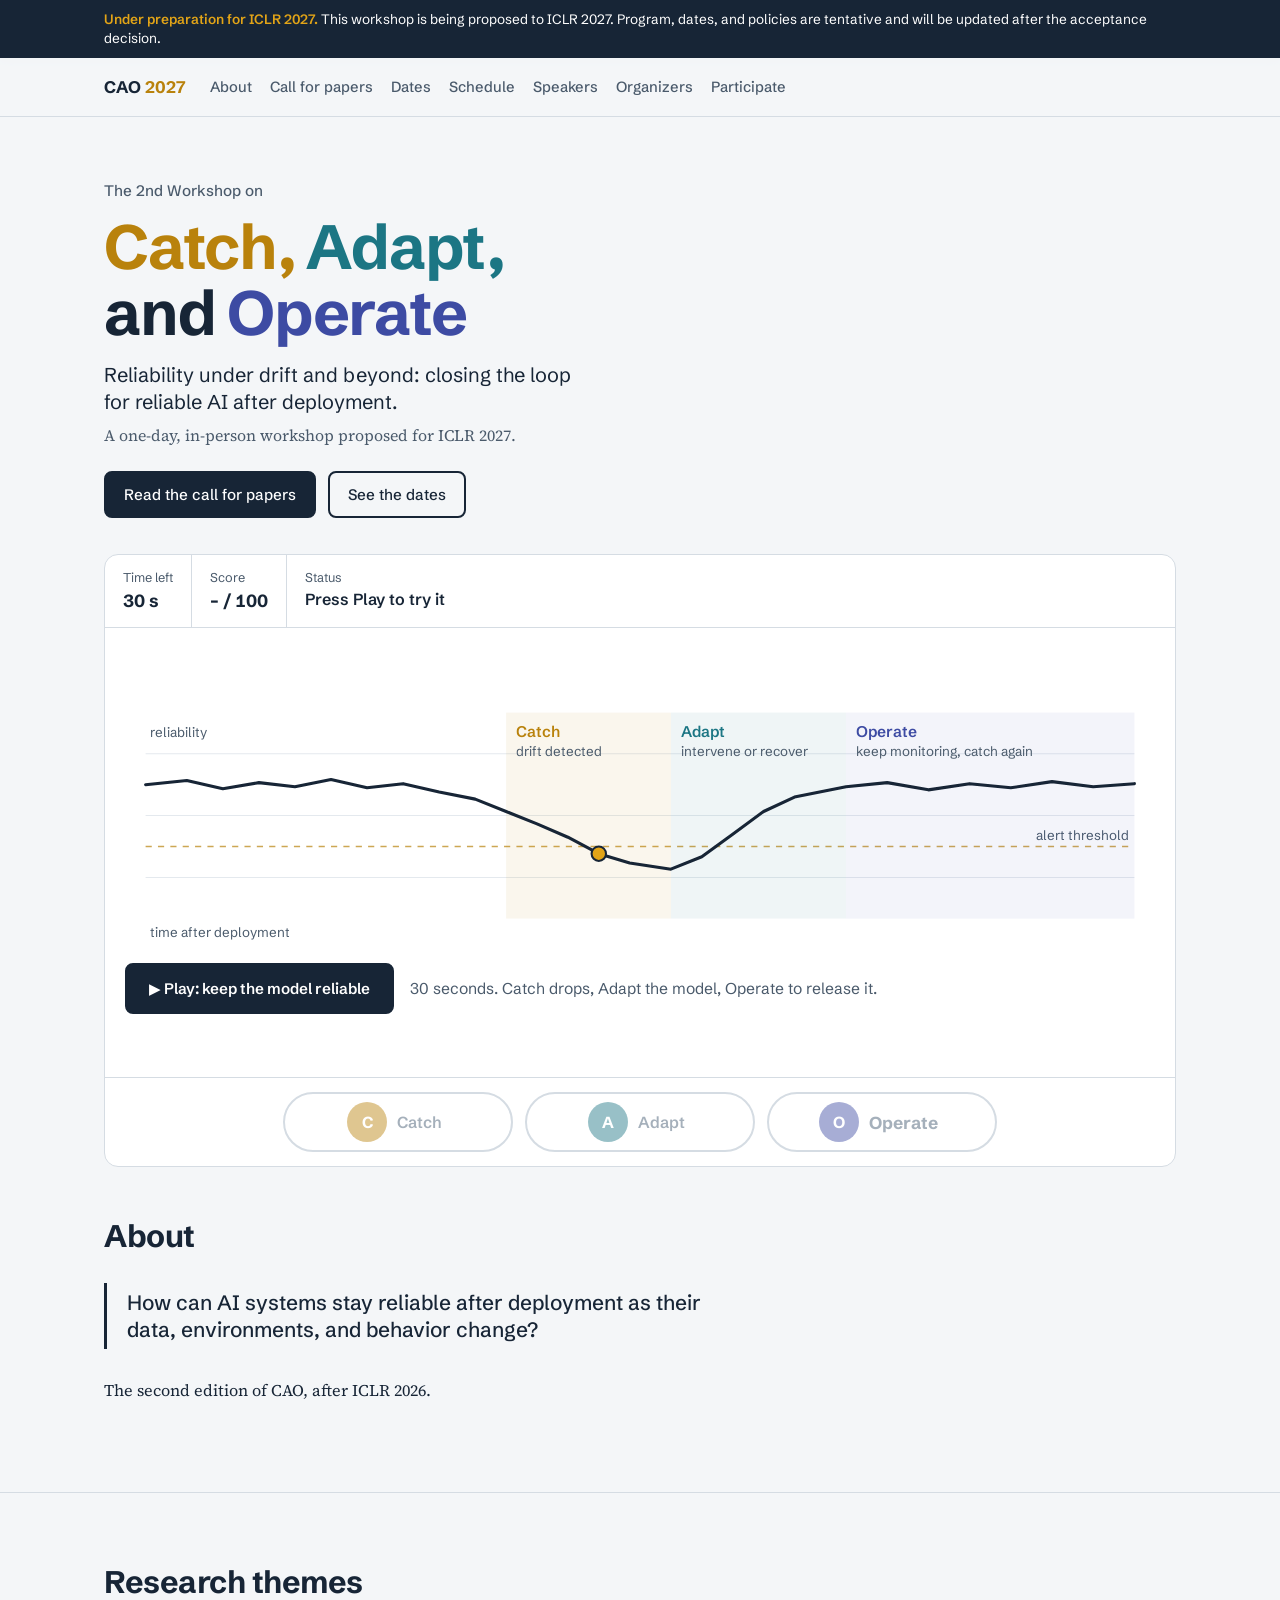
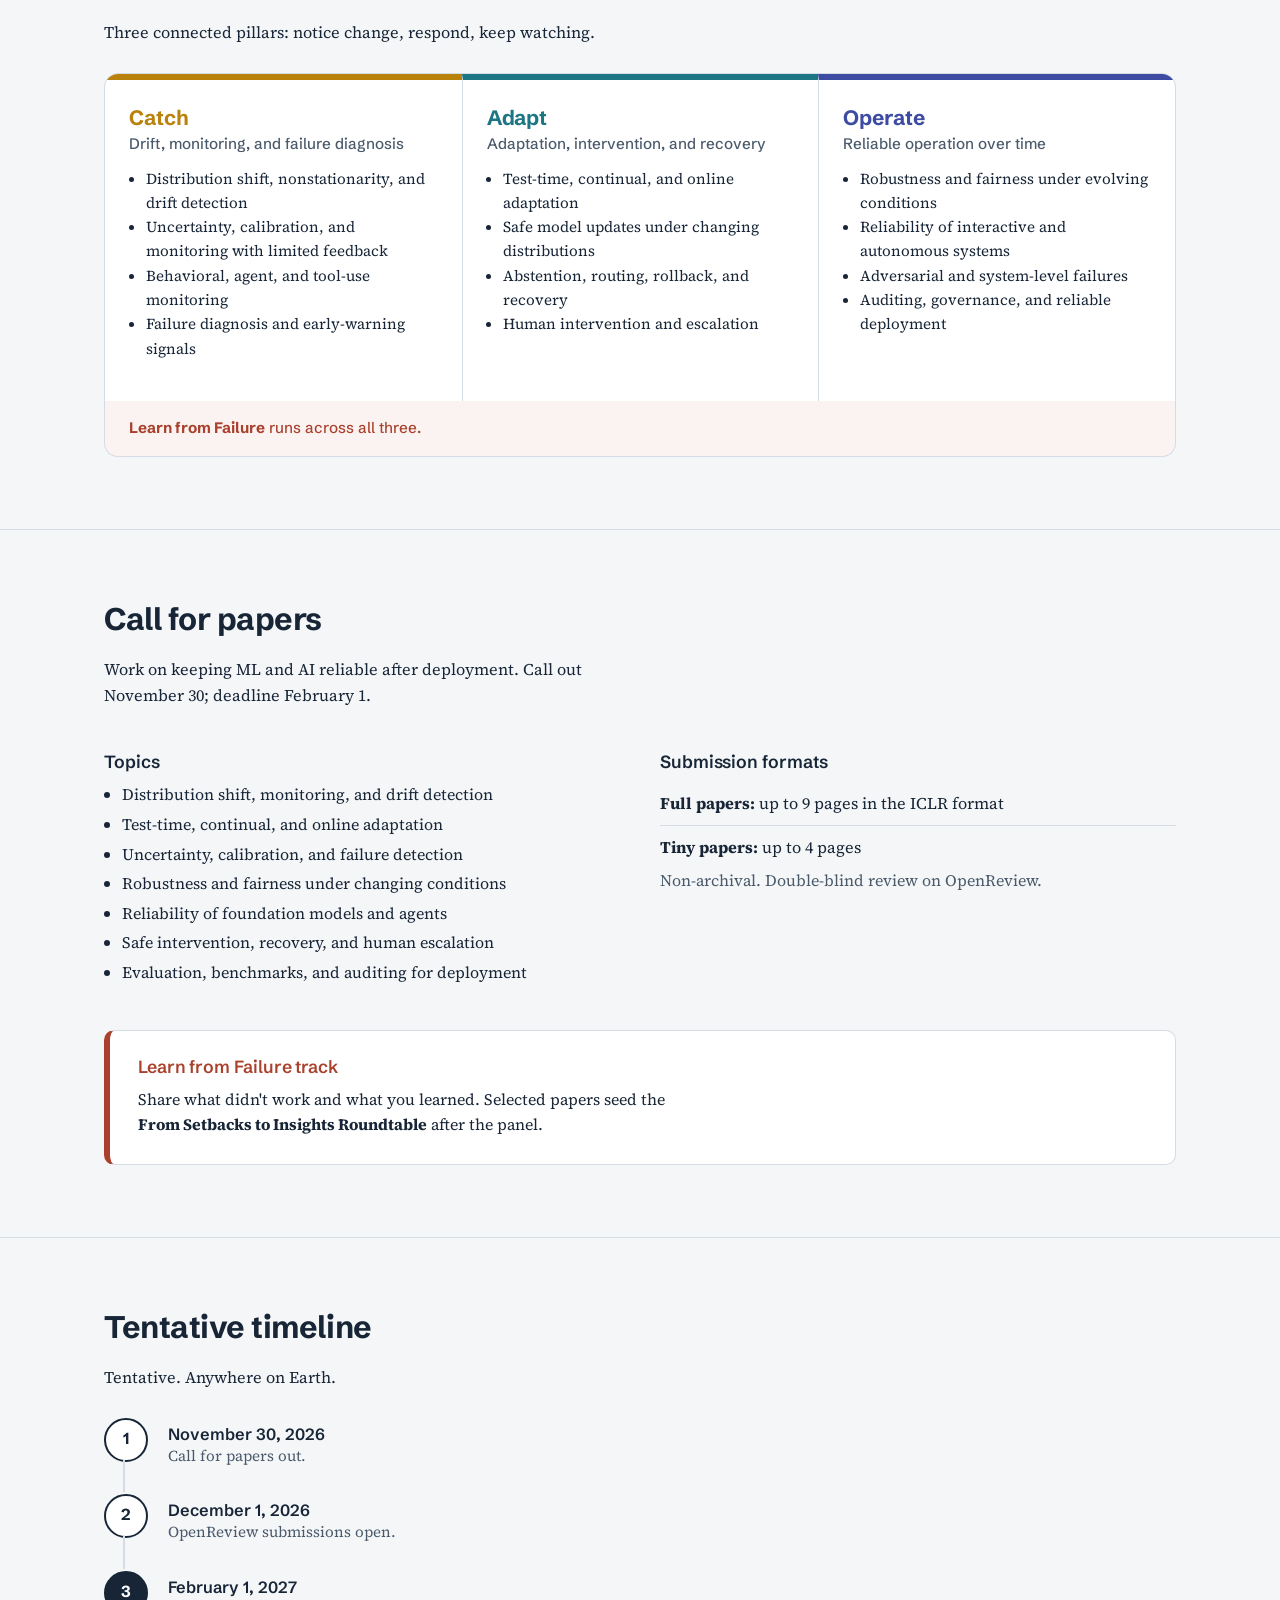
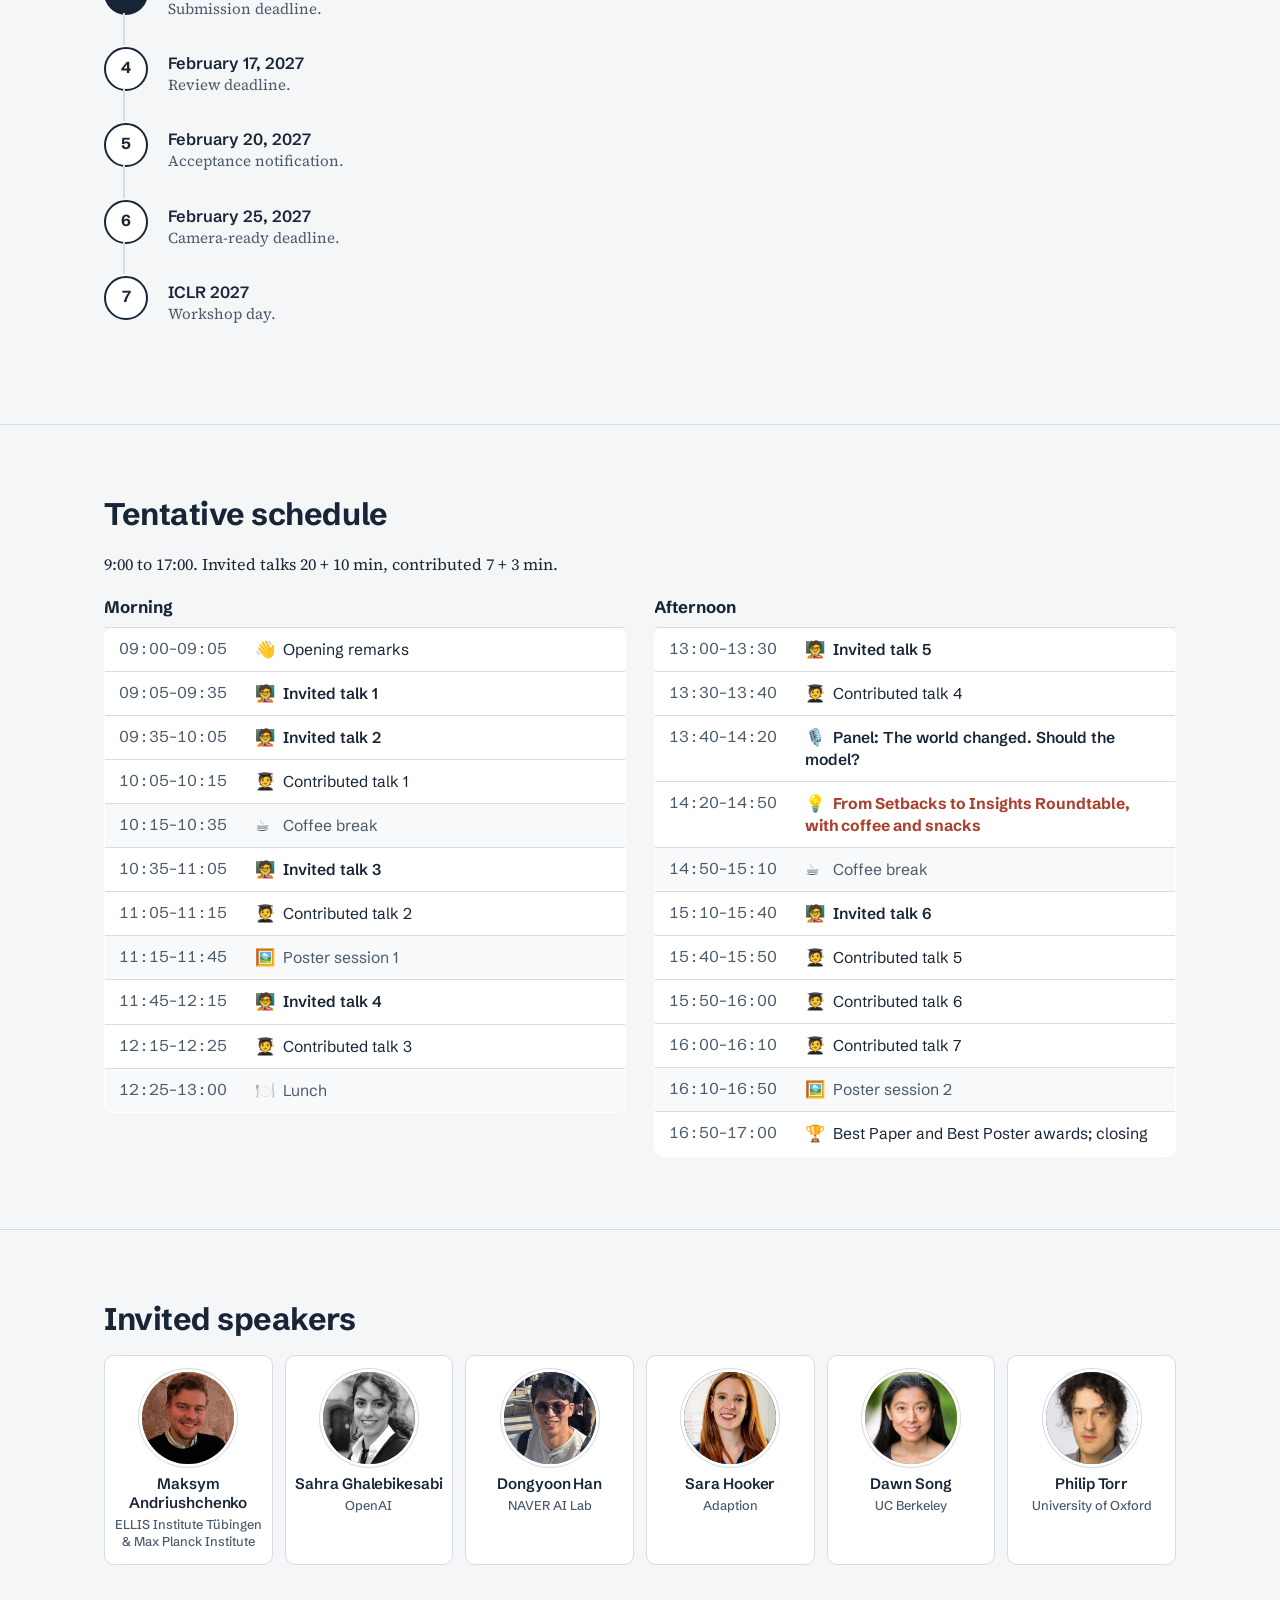
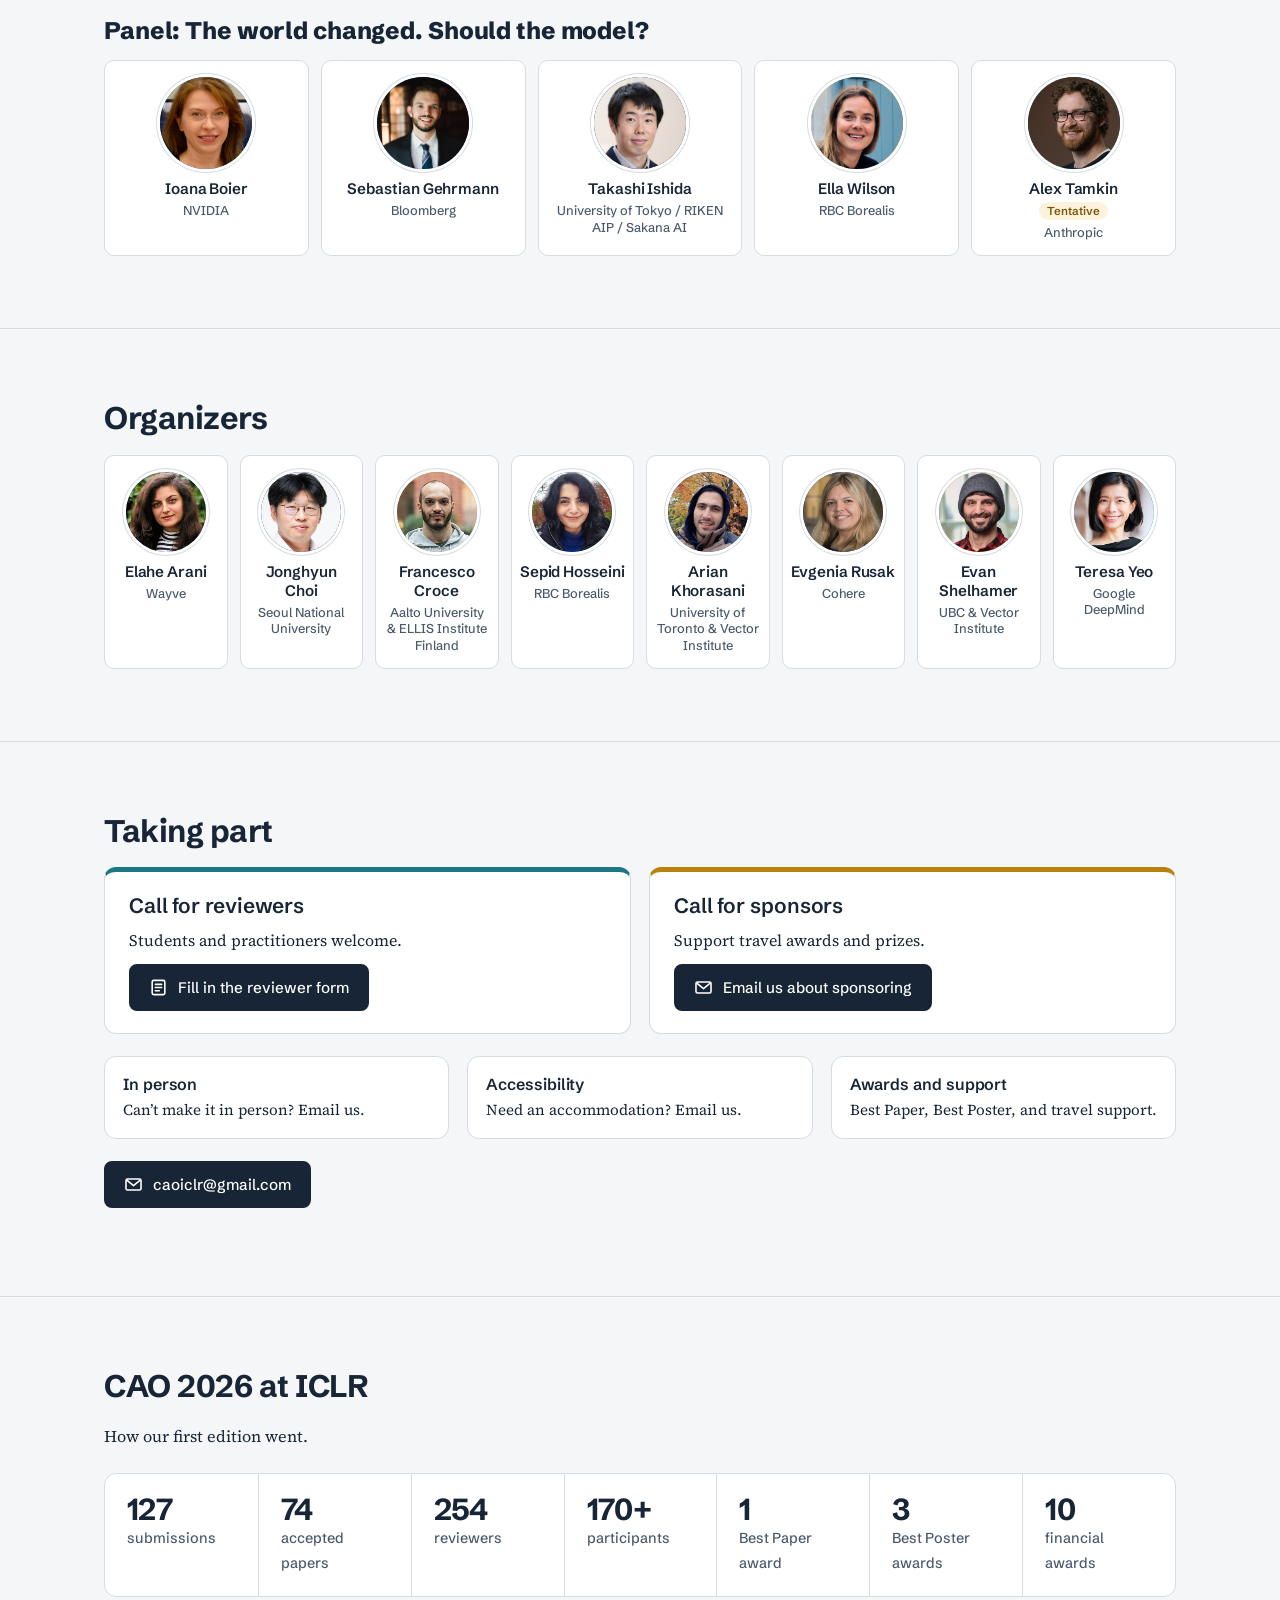
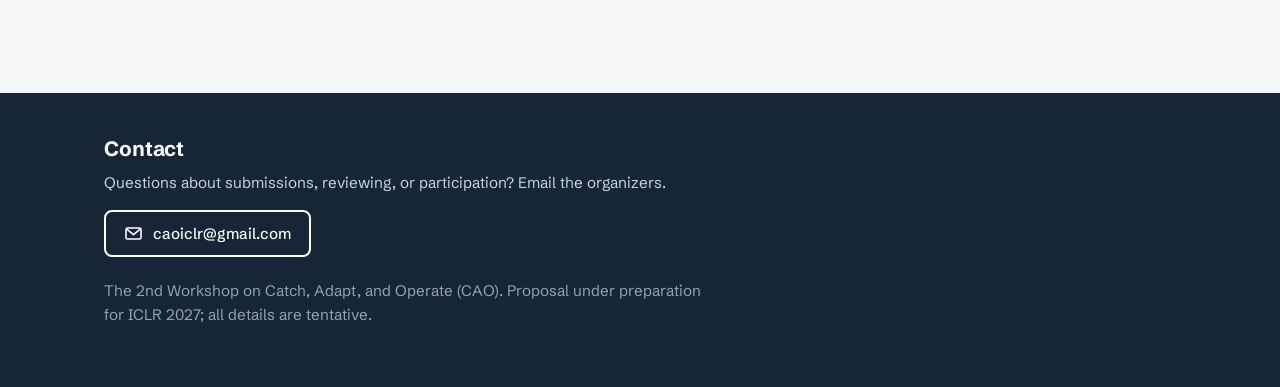
==== commit 0ef49fc0: "Update index.html" ====
--- a/index.html
+++ b/index.html
@@ -194,8 +194,7 @@
 </div>
 </section><section id="speakers"><div class="wrap">
   <h2>Invited speakers</h2>
-  <p class="muted">Click a name to visit their website; hover for their research interests.</p>
-  <div class="people row" style="--n:6"><article class="person" title="AI safety, adversarial robustness, and evaluation of autonomous systems."><a class="photolink" href="https://www.andriushchenko.me/" target="_blank" rel="noopener" tabindex="-1" aria-hidden="true"><div class="photo p-catch "><span class="ini" aria-hidden="true">MA</span><img src="images/people/maksym-andriushchenko.jpg" alt="Photo of Maksym Andriushchenko" onerror="this.remove()"></div></a><div class="body"><h4><a href="https://www.andriushchenko.me/" target="_blank" rel="noopener" title="Open Maksym Andriushchenko’s website">Maksym Andriushchenko</a></h4><div class="aff">ELLIS Institute Tübingen &amp; Max Planck Institute</div><p>AI safety, adversarial robustness, and evaluation of autonomous systems.</p></div></article><article class="person" title="Privacy-preserving AI, deployment-facing evaluation, and reliable language models."><a class="photolink" href="https://sghalebikesabi.github.io/" target="_blank" rel="noopener" tabindex="-1" aria-hidden="true"><div class="photo p-adapt "><span class="ini" aria-hidden="true">SG</span><img src="images/people/sahra-ghalebikesabi.jpg" alt="Photo of Sahra Ghalebikesabi" onerror="this.remove()"></div></a><div class="body"><h4><a href="https://sghalebikesabi.github.io/" target="_blank" rel="noopener" title="Open Sahra Ghalebikesabi’s website">Sahra Ghalebikesabi</a></h4><div class="aff">OpenAI</div><p>Privacy-preserving AI, deployment-facing evaluation, and reliable language models.</p></div></article><article class="person" title="Vision and multimodal foundation models, robustness, generalization, and efficient learning."><a class="photolink" href="https://dongyoonhan.github.io/" target="_blank" rel="noopener" tabindex="-1" aria-hidden="true"><div class="photo p-operate "><span class="ini" aria-hidden="true">DH</span><img src="images/people/dongyoon-han.jpg" alt="Photo of Dongyoon Han" onerror="this.remove()"></div></a><div class="body"><h4><a href="https://dongyoonhan.github.io/" target="_blank" rel="noopener" title="Open Dongyoon Han’s website">Dongyoon Han</a></h4><div class="aff">NAVER AI Lab</div><p>Vision and multimodal foundation models, robustness, generalization, and efficient learning.</p></div></article><article class="person" title="Adaptive AI systems, efficient learning, model evaluation, and continual adaptation."><a class="photolink" href="https://www.sarahooker.me" target="_blank" rel="noopener" tabindex="-1" aria-hidden="true"><div class="photo p-ink "><span class="ini" aria-hidden="true">SH</span><img src="images/people/sara-hooker.jpg" alt="Photo of Sara Hooker" onerror="this.remove()"></div></a><div class="body"><h4><a href="https://www.sarahooker.org/" target="_blank" rel="noopener" title="Open Sara Hooker’s website">Sara Hooker</a></h4><div class="aff">Co-founder and CEO, Adaption</div><p>Adaptive AI systems, efficient learning, model evaluation, and continual adaptation.</p></div></article><article class="person" title="AI security, trustworthy autonomous systems, and system-level risks."><a class="photolink" href="https://people.eecs.berkeley.edu/~dawnsong/" target="_blank" rel="noopener" tabindex="-1" aria-hidden="true"><div class="photo p-catch "><span class="ini" aria-hidden="true">DS</span><img src="images/people/dawn-song.jpg" alt="Photo of Dawn Song" onerror="this.remove()"></div></a><div class="body"><h4><a href="https://people.eecs.berkeley.edu/~dawnsong/" target="_blank" rel="noopener" title="Open Dawn Song’s website">Dawn Song</a></h4><div class="aff">UC Berkeley</div><p>AI security, trustworthy autonomous systems, and system-level risks.</p></div></article><article class="person" title="AI safety, robust machine learning, adversarial vulnerabilities in multimodal agents, and trustworthy AI deployment."><a class="photolink" href="https://eng.ox.ac.uk/people/philip-torr" target="_blank" rel="noopener" tabindex="-1" aria-hidden="true"><div class="photo p-adapt "><span class="ini" aria-hidden="true">PT</span><img src="images/people/philip-torr.jpg" alt="Photo of Philip Torr" onerror="this.remove()"></div></a><div class="body"><h4><a href="https://eng.ox.ac.uk/people/philip-torr" target="_blank" rel="noopener" title="Open Philip Torr’s website">Philip Torr</a></h4><div class="aff">University of Oxford</div><p>AI safety, robust machine learning, adversarial vulnerabilities in multimodal agents, and trustworthy AI deployment.</p></div></article></div>
+  <div class="people row" style="--n:6"><article class="person" title="AI safety, adversarial robustness, and evaluation of autonomous systems."><a class="photolink" href="https://www.andriushchenko.me/" target="_blank" rel="noopener" tabindex="-1" aria-hidden="true"><div class="photo p-catch "><span class="ini" aria-hidden="true">MA</span><img src="images/people/maksym-andriushchenko.jpg" alt="Photo of Maksym Andriushchenko" onerror="this.remove()"></div></a><div class="body"><h4><a href="https://www.andriushchenko.me/" target="_blank" rel="noopener" title="Open Maksym Andriushchenko’s website">Maksym Andriushchenko</a></h4><div class="aff">ELLIS Institute Tübingen &amp; Max Planck Institute</div><p>AI safety, adversarial robustness, and evaluation of autonomous systems.</p></div></article><article class="person" title="Privacy-preserving AI, deployment-facing evaluation, and reliable language models."><a class="photolink" href="https://sghalebikesabi.github.io/" target="_blank" rel="noopener" tabindex="-1" aria-hidden="true"><div class="photo p-adapt "><span class="ini" aria-hidden="true">SG</span><img src="images/people/sahra-ghalebikesabi.jpg" alt="Photo of Sahra Ghalebikesabi" onerror="this.remove()"></div></a><div class="body"><h4><a href="https://sghalebikesabi.github.io/" target="_blank" rel="noopener" title="Open Sahra Ghalebikesabi’s website">Sahra Ghalebikesabi</a></h4><div class="aff">OpenAI</div><p>Privacy-preserving AI, deployment-facing evaluation, and reliable language models.</p></div></article><article class="person" title="Vision and multimodal foundation models, robustness, generalization, and efficient learning."><a class="photolink" href="https://dongyoonhan.github.io/" target="_blank" rel="noopener" tabindex="-1" aria-hidden="true"><div class="photo p-operate "><span class="ini" aria-hidden="true">DH</span><img src="images/people/dongyoon-han.jpg" alt="Photo of Dongyoon Han" onerror="this.remove()"></div></a><div class="body"><h4><a href="https://dongyoonhan.github.io/" target="_blank" rel="noopener" title="Open Dongyoon Han’s website">Dongyoon Han</a></h4><div class="aff">NAVER AI Lab</div><p>Vision and multimodal foundation models, robustness, generalization, and efficient learning.</p></div></article><article class="person" title="Adaptive AI systems, efficient learning, model evaluation, and continual adaptation."><a class="photolink" href="https://www.sarahooker.me" target="_blank" rel="noopener" tabindex="-1" aria-hidden="true"><div class="photo p-ink "><span class="ini" aria-hidden="true">SH</span><img src="images/people/sara-hooker.jpg" alt="Photo of Sara Hooker" onerror="this.remove()"></div></a><div class="body"><h4><a href="https://www.sarahooker.org/" target="_blank" rel="noopener" title="Open Sara Hooker’s website">Sara Hooker</a></h4><div class="aff"> Adaption</div><p>Adaptive AI systems, efficient learning, model evaluation, and continual adaptation.</p></div></article><article class="person" title="AI security, trustworthy autonomous systems, and system-level risks."><a class="photolink" href="https://people.eecs.berkeley.edu/~dawnsong/" target="_blank" rel="noopener" tabindex="-1" aria-hidden="true"><div class="photo p-catch "><span class="ini" aria-hidden="true">DS</span><img src="images/people/dawn-song.jpg" alt="Photo of Dawn Song" onerror="this.remove()"></div></a><div class="body"><h4><a href="https://people.eecs.berkeley.edu/~dawnsong/" target="_blank" rel="noopener" title="Open Dawn Song’s website">Dawn Song</a></h4><div class="aff">UC Berkeley</div><p>AI security, trustworthy autonomous systems, and system-level risks.</p></div></article><article class="person" title="AI safety, robust machine learning, adversarial vulnerabilities in multimodal agents, and trustworthy AI deployment."><a class="photolink" href="https://eng.ox.ac.uk/people/philip-torr" target="_blank" rel="noopener" tabindex="-1" aria-hidden="true"><div class="photo p-adapt "><span class="ini" aria-hidden="true">PT</span><img src="images/people/philip-torr.jpg" alt="Photo of Philip Torr" onerror="this.remove()"></div></a><div class="body"><h4><a href="https://eng.ox.ac.uk/people/philip-torr" target="_blank" rel="noopener" title="Open Philip Torr’s website">Philip Torr</a></h4><div class="aff">University of Oxford</div><p>AI safety, robust machine learning, adversarial vulnerabilities in multimodal agents, and trustworthy AI deployment.</p></div></article></div>
   <h3 class="sub" id="panel">Panel: The world changed. Should the model?</h3>
   <div class="people row" style="--n:5"><article class="person" title="Generative AI, quantitative finance, and AI deployment in high-stakes financial settings."><a class="photolink" href="https://ioanaboier.com/" target="_blank" rel="noopener" tabindex="-1" aria-hidden="true"><div class="photo p-adapt "><span class="ini" aria-hidden="true">IB</span><img src="images/people/ioana-boier.jpg" alt="Photo of Ioana Boier" onerror="this.remove()"></div></a><div class="body"><h4><a href="https://ioanaboier.com/" target="_blank" rel="noopener" title="Open Ioana Boier’s website">Ioana Boier</a></h4><div class="aff">NVIDIA</div><p>Generative AI, quantitative finance, and AI deployment in high-stakes financial settings.</p></div></article><article class="person" title="Responsible AI, evaluation, governance, and the reliable deployment of language and foundation models."><a class="photolink" href="https://sebastiangehrmann.github.io" target="_blank" rel="noopener" tabindex="-1" aria-hidden="true"><div class="photo p-operate "><span class="ini" aria-hidden="true">SG</span><img src="images/people/sebastian-gehrmann.jpg" alt="Photo of Sebastian Gehrmann" onerror="this.remove()"></div></a><div class="body"><h4><a href="https://sebastiangehrmann.github.io" target="_blank" rel="noopener" title="Open Sebastian Gehrmann’s website">Sebastian Gehrmann</a></h4><div class="aff">Bloomberg</div><p>Responsible AI, evaluation, governance, and the reliable deployment of language and foundation models.</p></div></article><article class="person" title="Learning under uncertainty, model evaluation, alignment, and safety."><a class="photolink" href="https://takashiishida.github.io/" target="_blank" rel="noopener" tabindex="-1" aria-hidden="true"><div class="photo p-ink "><span class="ini" aria-hidden="true">TI</span><img src="images/people/takashi-ishida.jpg" alt="Photo of Takashi Ishida" onerror="this.remove()"></div></a><div class="body"><h4><a href="https://takashiishida.github.io/" target="_blank" rel="noopener" title="Open Takashi Ishida’s website">Takashi Ishida</a></h4><div class="aff">University of Tokyo / RIKEN AIP / Sakana AI</div><p>Learning under uncertainty, model evaluation, alignment, and safety.</p></div></article><article class="person" title="AI product development and deployment for user-facing financial applications; product governance, customer impact, and deployment risk."><a class="photolink" href="https://www.linkedin.com/in/ellawilson123" target="_blank" rel="noopener" tabindex="-1" aria-hidden="true"><div class="photo p-catch "><span class="ini" aria-hidden="true">EW</span><img src="images/people/ella-wilson.jpg" alt="Photo of Ella Wilson" onerror="this.remove()"></div></a><div class="body"><h4><a href="https://www.linkedin.com/in/ellawilson123" target="_blank" rel="noopener" title="Open Ella Wilson’s website">Ella Wilson</a></h4><div class="aff">RBC Borealis</div><p>AI product development and deployment for user-facing financial applications; product governance, customer impact, and deployment risk.</p></div></article><article class="person" title="Foundation-model evaluation, long-horizon behavior, human–AI interaction, and societal impacts."><a class="photolink" href="https://www.alextamkin.com/home" target="_blank" rel="noopener" tabindex="-1" aria-hidden="true"><div class="photo p-adapt "><span class="ini" aria-hidden="true">AT</span><img src="images/people/alex-tamkin.jpg" alt="Photo of Alex Tamkin" onerror="this.remove()"></div></a><div class="body"><h4><a href="https://www.alextamkin.com/home" target="_blank" rel="noopener" title="Open Alex Tamkin’s website">Alex Tamkin</a> <span class="badge">Tentative</span></h4><div class="aff">Anthropic</div><p>Foundation-model evaluation, long-horizon behavior, human–AI interaction, and societal impacts.</p></div></article></div>
 </div></section><section id="organizers"><div class="wrap">
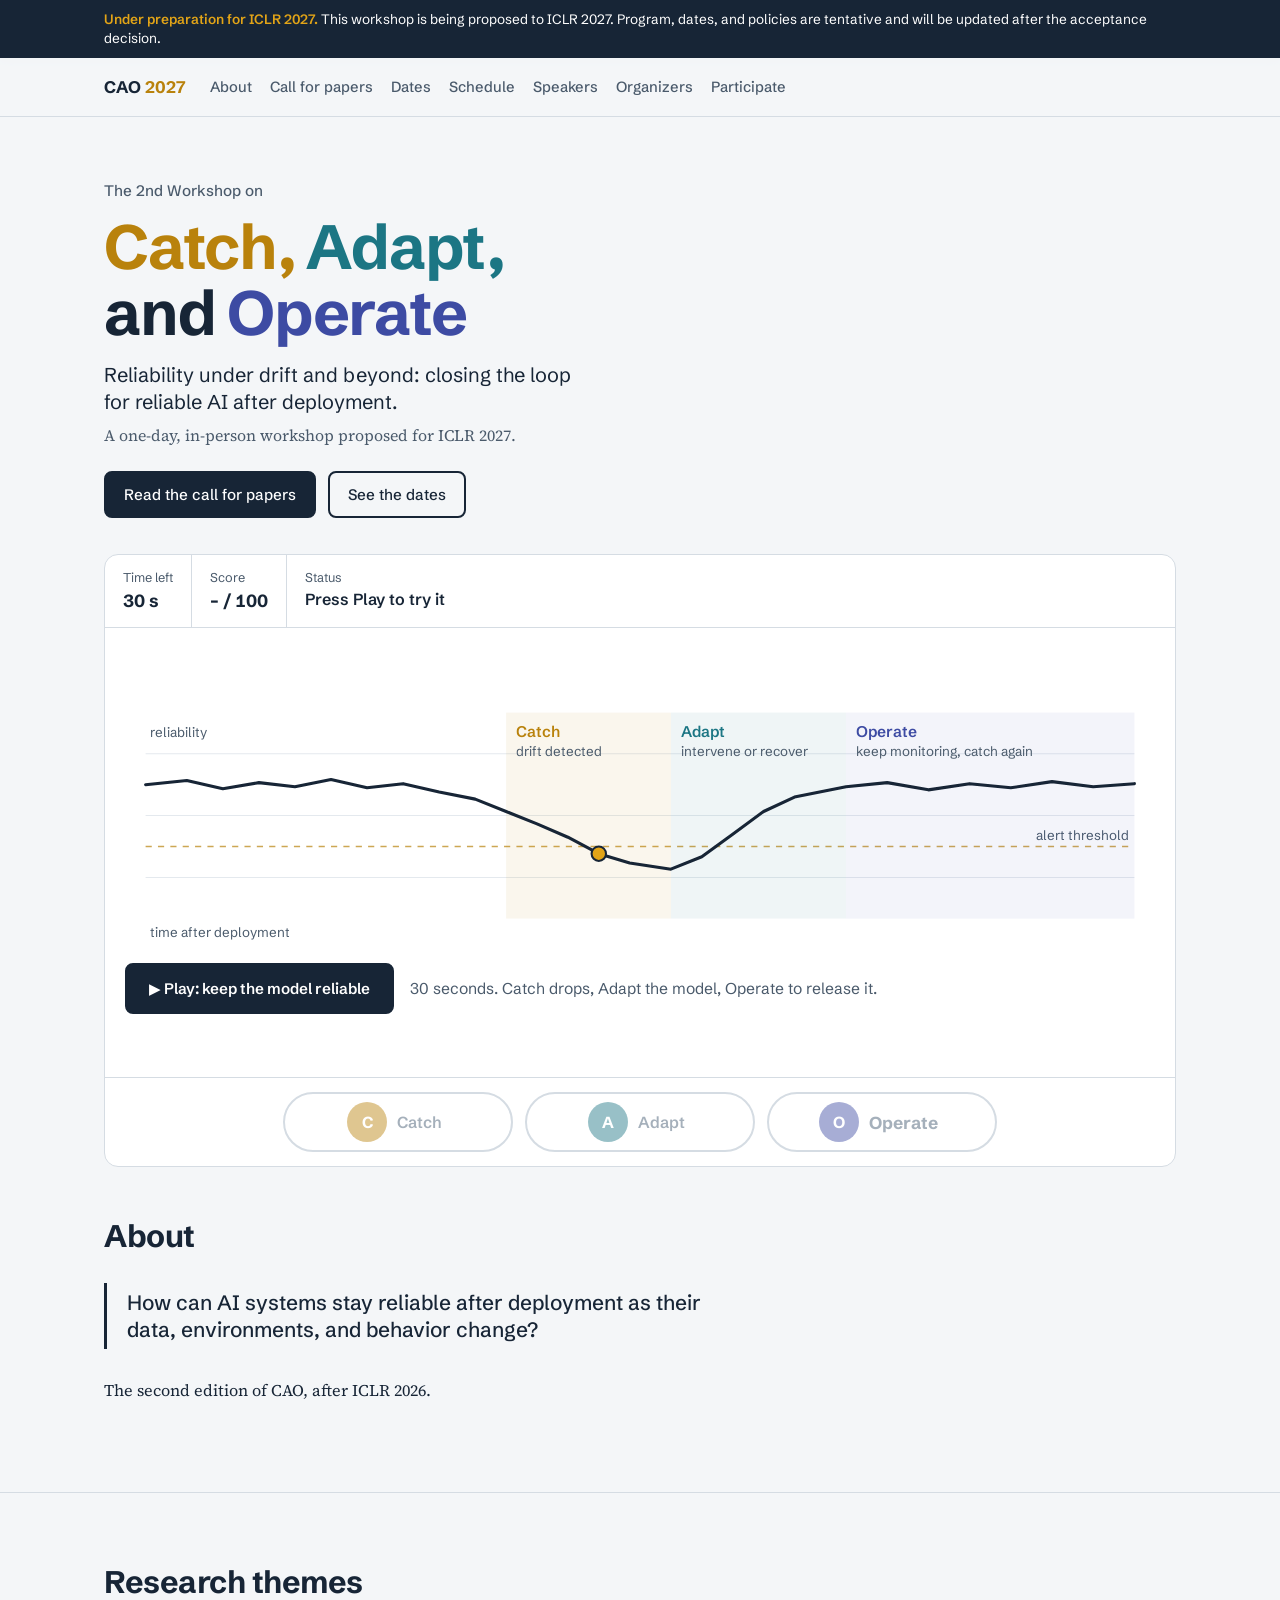
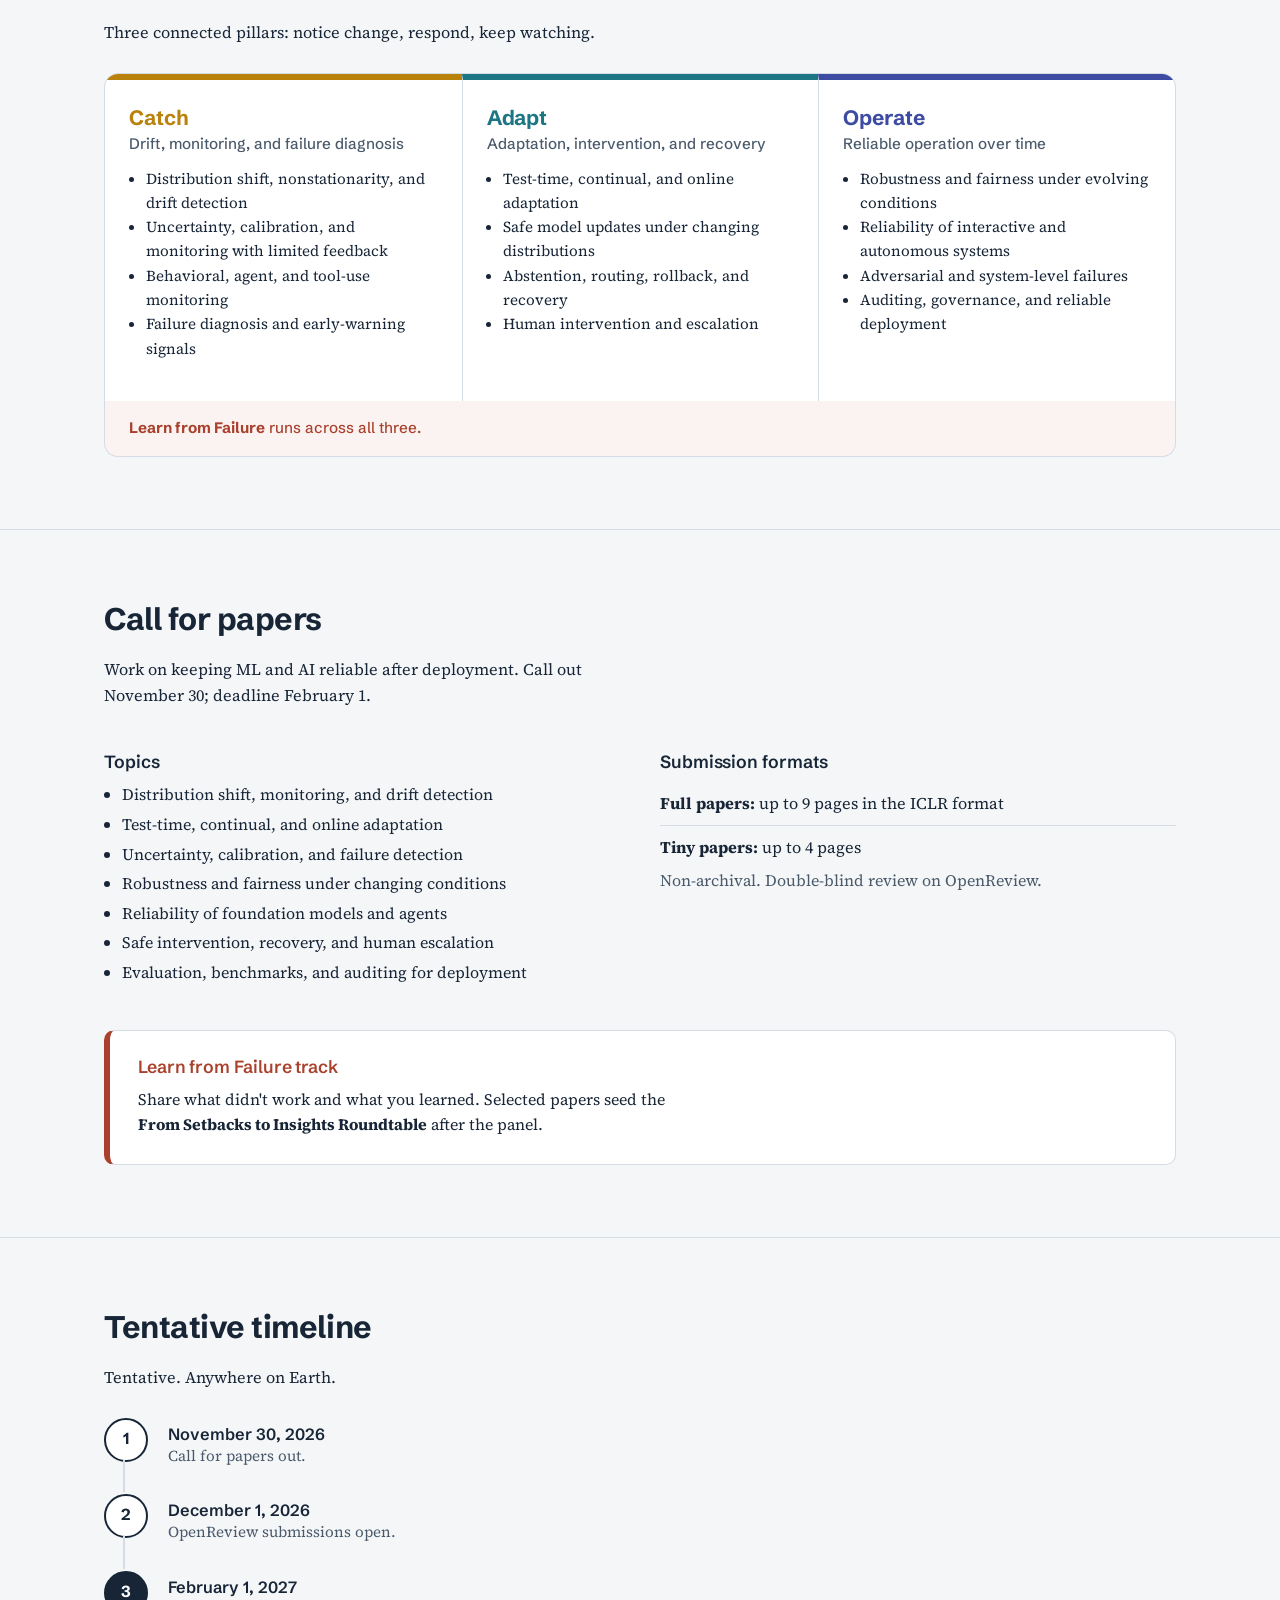
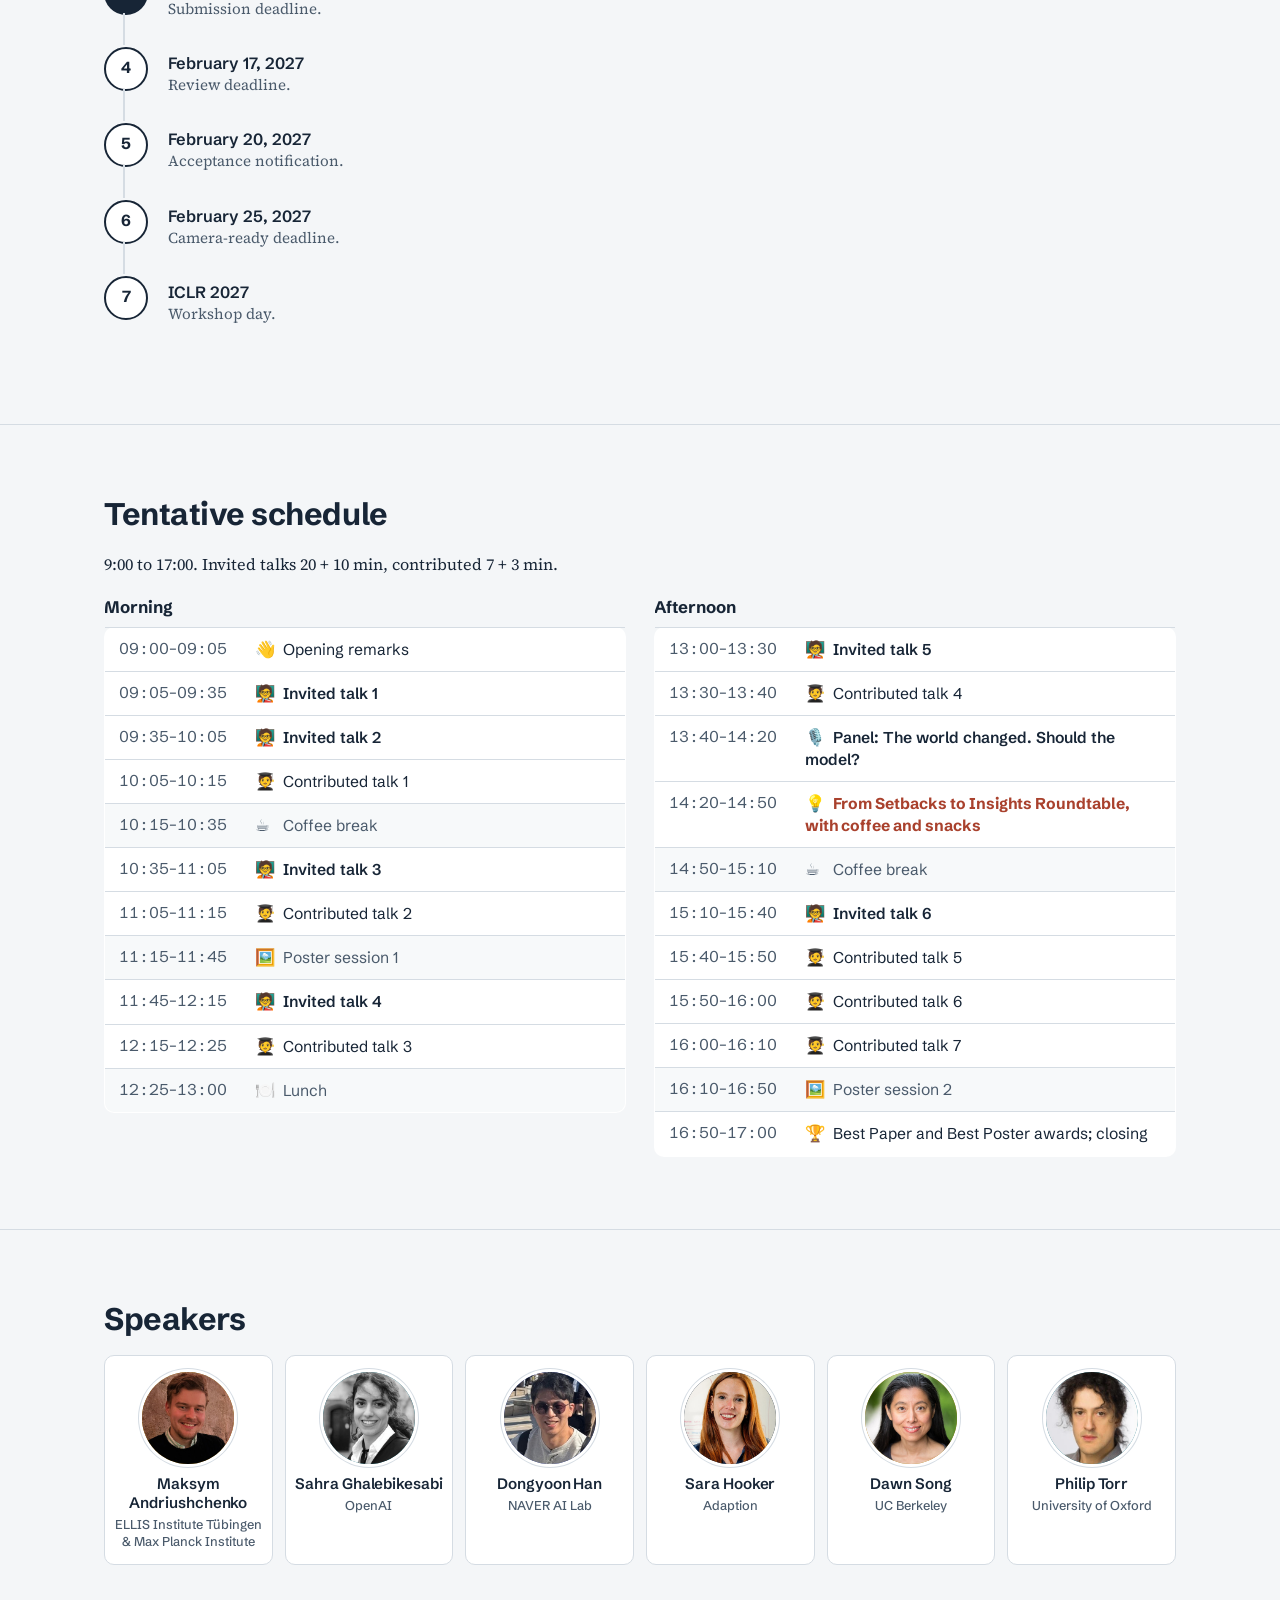
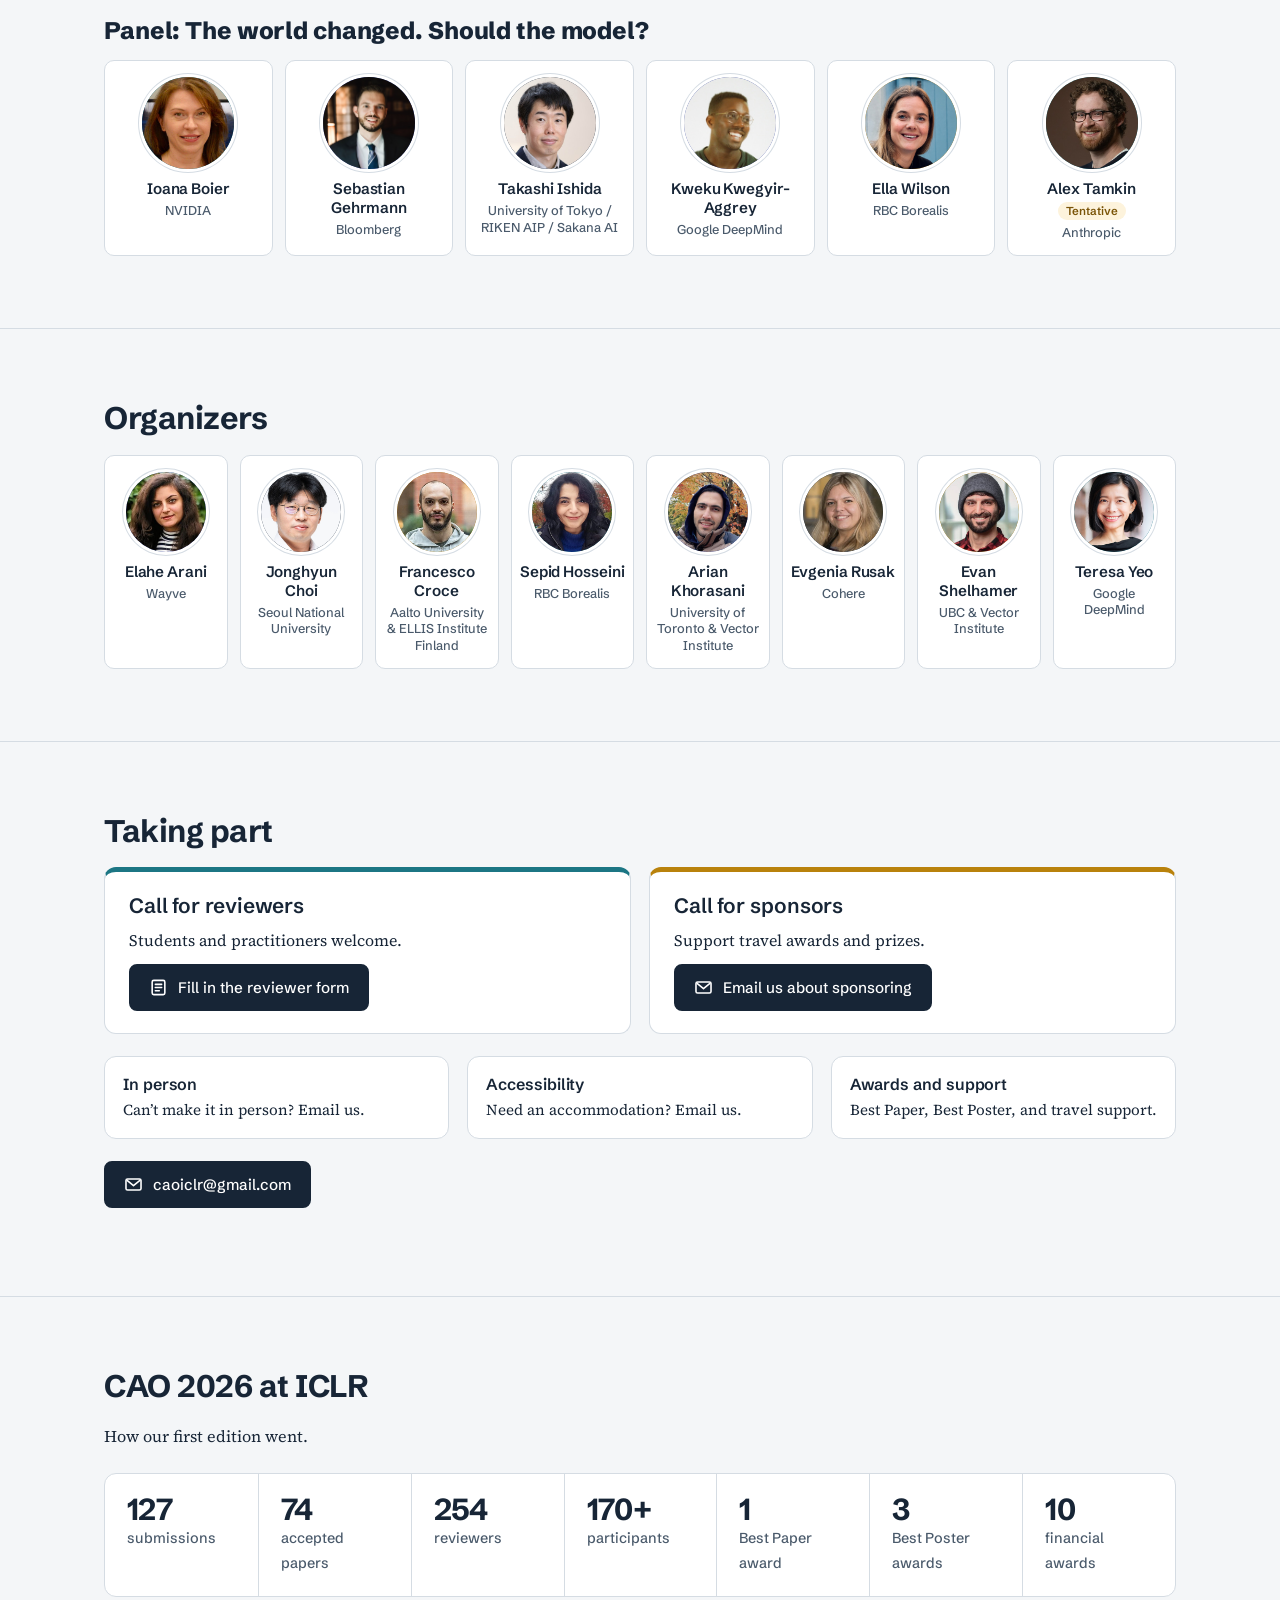
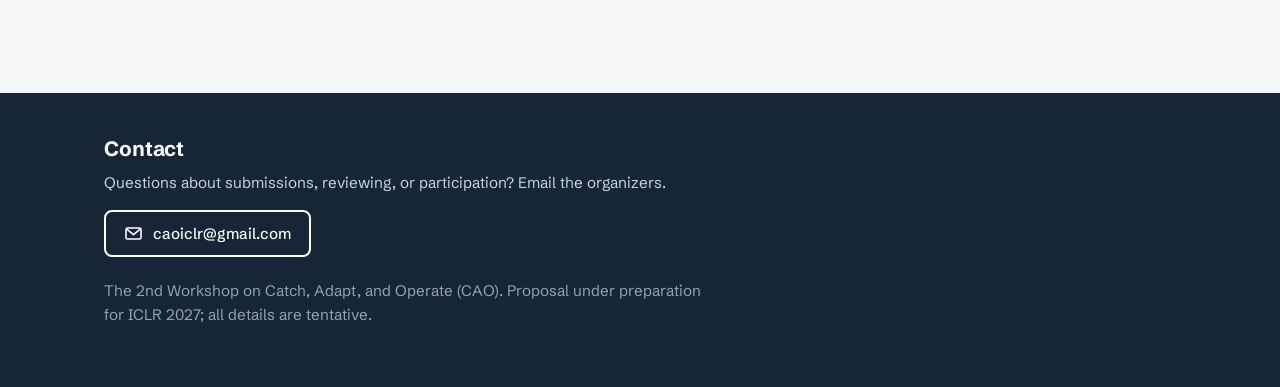
==== commit 8c3380ac: "Add files via upload" ====
--- a/index.html
+++ b/index.html
@@ -193,10 +193,10 @@
   <div class="sched"><table><caption>Morning</caption><tbody><tr class=" s-open"><td class="t">09:00–09:05</td><td><span class="sicon" aria-hidden="true">👋</span>Opening remarks</td></tr><tr class="k-invited s-inv"><td class="t">09:05–09:35</td><td><span class="sicon" aria-hidden="true">🧑‍🏫</span>Invited talk 1</td></tr><tr class="k-invited s-inv"><td class="t">09:35–10:05</td><td><span class="sicon" aria-hidden="true">🧑‍🏫</span>Invited talk 2</td></tr><tr class=" s-con"><td class="t">10:05–10:15</td><td><span class="sicon" aria-hidden="true">🧑‍🎓</span>Contributed talk 1</td></tr><tr class="k-break s-coffee"><td class="t">10:15–10:35</td><td><span class="sicon" aria-hidden="true">☕</span>Coffee break</td></tr><tr class="k-invited s-inv"><td class="t">10:35–11:05</td><td><span class="sicon" aria-hidden="true">🧑‍🏫</span>Invited talk 3</td></tr><tr class=" s-con"><td class="t">11:05–11:15</td><td><span class="sicon" aria-hidden="true">🧑‍🎓</span>Contributed talk 2</td></tr><tr class="k-break s-poster"><td class="t">11:15–11:45</td><td><span class="sicon" aria-hidden="true">🖼️</span>Poster session 1</td></tr><tr class="k-invited s-inv"><td class="t">11:45–12:15</td><td><span class="sicon" aria-hidden="true">🧑‍🏫</span>Invited talk 4</td></tr><tr class=" s-con"><td class="t">12:15–12:25</td><td><span class="sicon" aria-hidden="true">🧑‍🎓</span>Contributed talk 3</td></tr><tr class="k-break s-lunch"><td class="t">12:25–13:00</td><td><span class="sicon" aria-hidden="true">🍽️</span>Lunch</td></tr></tbody></table><table><caption>Afternoon</caption><tbody><tr class="k-invited s-inv"><td class="t">13:00–13:30</td><td><span class="sicon" aria-hidden="true">🧑‍🏫</span>Invited talk 5</td></tr><tr class=" s-con"><td class="t">13:30–13:40</td><td><span class="sicon" aria-hidden="true">🧑‍🎓</span>Contributed talk 4</td></tr><tr class="k-invited s-panel"><td class="t">13:40–14:20</td><td><span class="sicon" aria-hidden="true">🎙️</span>Panel: The world changed. Should the model?</td></tr><tr class="k-fail s-round"><td class="t">14:20–14:50</td><td><span class="sicon" aria-hidden="true">💡</span>From Setbacks to Insights Roundtable, with coffee and snacks</td></tr><tr class="k-break s-coffee"><td class="t">14:50–15:10</td><td><span class="sicon" aria-hidden="true">☕</span>Coffee break</td></tr><tr class="k-invited s-inv"><td class="t">15:10–15:40</td><td><span class="sicon" aria-hidden="true">🧑‍🏫</span>Invited talk 6</td></tr><tr class=" s-con"><td class="t">15:40–15:50</td><td><span class="sicon" aria-hidden="true">🧑‍🎓</span>Contributed talk 5</td></tr><tr class=" s-con"><td class="t">15:50–16:00</td><td><span class="sicon" aria-hidden="true">🧑‍🎓</span>Contributed talk 6</td></tr><tr class=" s-con"><td class="t">16:00–16:10</td><td><span class="sicon" aria-hidden="true">🧑‍🎓</span>Contributed talk 7</td></tr><tr class="k-break s-poster"><td class="t">16:10–16:50</td><td><span class="sicon" aria-hidden="true">🖼️</span>Poster session 2</td></tr><tr class=" s-award"><td class="t">16:50–17:00</td><td><span class="sicon" aria-hidden="true">🏆</span>Best Paper and Best Poster awards; closing</td></tr></tbody></table></div>
 </div>
 </section><section id="speakers"><div class="wrap">
-  <h2>Invited speakers</h2>
+  <h2>Speakers</h2>
   <div class="people row" style="--n:6"><article class="person" title="AI safety, adversarial robustness, and evaluation of autonomous systems."><a class="photolink" href="https://www.andriushchenko.me/" target="_blank" rel="noopener" tabindex="-1" aria-hidden="true"><div class="photo p-catch "><span class="ini" aria-hidden="true">MA</span><img src="images/people/maksym-andriushchenko.jpg" alt="Photo of Maksym Andriushchenko" onerror="this.remove()"></div></a><div class="body"><h4><a href="https://www.andriushchenko.me/" target="_blank" rel="noopener" title="Open Maksym Andriushchenko’s website">Maksym Andriushchenko</a></h4><div class="aff">ELLIS Institute Tübingen &amp; Max Planck Institute</div><p>AI safety, adversarial robustness, and evaluation of autonomous systems.</p></div></article><article class="person" title="Privacy-preserving AI, deployment-facing evaluation, and reliable language models."><a class="photolink" href="https://sghalebikesabi.github.io/" target="_blank" rel="noopener" tabindex="-1" aria-hidden="true"><div class="photo p-adapt "><span class="ini" aria-hidden="true">SG</span><img src="images/people/sahra-ghalebikesabi.jpg" alt="Photo of Sahra Ghalebikesabi" onerror="this.remove()"></div></a><div class="body"><h4><a href="https://sghalebikesabi.github.io/" target="_blank" rel="noopener" title="Open Sahra Ghalebikesabi’s website">Sahra Ghalebikesabi</a></h4><div class="aff">OpenAI</div><p>Privacy-preserving AI, deployment-facing evaluation, and reliable language models.</p></div></article><article class="person" title="Vision and multimodal foundation models, robustness, generalization, and efficient learning."><a class="photolink" href="https://dongyoonhan.github.io/" target="_blank" rel="noopener" tabindex="-1" aria-hidden="true"><div class="photo p-operate "><span class="ini" aria-hidden="true">DH</span><img src="images/people/dongyoon-han.jpg" alt="Photo of Dongyoon Han" onerror="this.remove()"></div></a><div class="body"><h4><a href="https://dongyoonhan.github.io/" target="_blank" rel="noopener" title="Open Dongyoon Han’s website">Dongyoon Han</a></h4><div class="aff">NAVER AI Lab</div><p>Vision and multimodal foundation models, robustness, generalization, and efficient learning.</p></div></article><article class="person" title="Adaptive AI systems, efficient learning, model evaluation, and continual adaptation."><a class="photolink" href="https://www.sarahooker.me" target="_blank" rel="noopener" tabindex="-1" aria-hidden="true"><div class="photo p-ink "><span class="ini" aria-hidden="true">SH</span><img src="images/people/sara-hooker.jpg" alt="Photo of Sara Hooker" onerror="this.remove()"></div></a><div class="body"><h4><a href="https://www.sarahooker.org/" target="_blank" rel="noopener" title="Open Sara Hooker’s website">Sara Hooker</a></h4><div class="aff"> Adaption</div><p>Adaptive AI systems, efficient learning, model evaluation, and continual adaptation.</p></div></article><article class="person" title="AI security, trustworthy autonomous systems, and system-level risks."><a class="photolink" href="https://people.eecs.berkeley.edu/~dawnsong/" target="_blank" rel="noopener" tabindex="-1" aria-hidden="true"><div class="photo p-catch "><span class="ini" aria-hidden="true">DS</span><img src="images/people/dawn-song.jpg" alt="Photo of Dawn Song" onerror="this.remove()"></div></a><div class="body"><h4><a href="https://people.eecs.berkeley.edu/~dawnsong/" target="_blank" rel="noopener" title="Open Dawn Song’s website">Dawn Song</a></h4><div class="aff">UC Berkeley</div><p>AI security, trustworthy autonomous systems, and system-level risks.</p></div></article><article class="person" title="AI safety, robust machine learning, adversarial vulnerabilities in multimodal agents, and trustworthy AI deployment."><a class="photolink" href="https://eng.ox.ac.uk/people/philip-torr" target="_blank" rel="noopener" tabindex="-1" aria-hidden="true"><div class="photo p-adapt "><span class="ini" aria-hidden="true">PT</span><img src="images/people/philip-torr.jpg" alt="Photo of Philip Torr" onerror="this.remove()"></div></a><div class="body"><h4><a href="https://eng.ox.ac.uk/people/philip-torr" target="_blank" rel="noopener" title="Open Philip Torr’s website">Philip Torr</a></h4><div class="aff">University of Oxford</div><p>AI safety, robust machine learning, adversarial vulnerabilities in multimodal agents, and trustworthy AI deployment.</p></div></article></div>
   <h3 class="sub" id="panel">Panel: The world changed. Should the model?</h3>
-  <div class="people row" style="--n:5"><article class="person" title="Generative AI, quantitative finance, and AI deployment in high-stakes financial settings."><a class="photolink" href="https://ioanaboier.com/" target="_blank" rel="noopener" tabindex="-1" aria-hidden="true"><div class="photo p-adapt "><span class="ini" aria-hidden="true">IB</span><img src="images/people/ioana-boier.jpg" alt="Photo of Ioana Boier" onerror="this.remove()"></div></a><div class="body"><h4><a href="https://ioanaboier.com/" target="_blank" rel="noopener" title="Open Ioana Boier’s website">Ioana Boier</a></h4><div class="aff">NVIDIA</div><p>Generative AI, quantitative finance, and AI deployment in high-stakes financial settings.</p></div></article><article class="person" title="Responsible AI, evaluation, governance, and the reliable deployment of language and foundation models."><a class="photolink" href="https://sebastiangehrmann.github.io" target="_blank" rel="noopener" tabindex="-1" aria-hidden="true"><div class="photo p-operate "><span class="ini" aria-hidden="true">SG</span><img src="images/people/sebastian-gehrmann.jpg" alt="Photo of Sebastian Gehrmann" onerror="this.remove()"></div></a><div class="body"><h4><a href="https://sebastiangehrmann.github.io" target="_blank" rel="noopener" title="Open Sebastian Gehrmann’s website">Sebastian Gehrmann</a></h4><div class="aff">Bloomberg</div><p>Responsible AI, evaluation, governance, and the reliable deployment of language and foundation models.</p></div></article><article class="person" title="Learning under uncertainty, model evaluation, alignment, and safety."><a class="photolink" href="https://takashiishida.github.io/" target="_blank" rel="noopener" tabindex="-1" aria-hidden="true"><div class="photo p-ink "><span class="ini" aria-hidden="true">TI</span><img src="images/people/takashi-ishida.jpg" alt="Photo of Takashi Ishida" onerror="this.remove()"></div></a><div class="body"><h4><a href="https://takashiishida.github.io/" target="_blank" rel="noopener" title="Open Takashi Ishida’s website">Takashi Ishida</a></h4><div class="aff">University of Tokyo / RIKEN AIP / Sakana AI</div><p>Learning under uncertainty, model evaluation, alignment, and safety.</p></div></article><article class="person" title="AI product development and deployment for user-facing financial applications; product governance, customer impact, and deployment risk."><a class="photolink" href="https://www.linkedin.com/in/ellawilson123" target="_blank" rel="noopener" tabindex="-1" aria-hidden="true"><div class="photo p-catch "><span class="ini" aria-hidden="true">EW</span><img src="images/people/ella-wilson.jpg" alt="Photo of Ella Wilson" onerror="this.remove()"></div></a><div class="body"><h4><a href="https://www.linkedin.com/in/ellawilson123" target="_blank" rel="noopener" title="Open Ella Wilson’s website">Ella Wilson</a></h4><div class="aff">RBC Borealis</div><p>AI product development and deployment for user-facing financial applications; product governance, customer impact, and deployment risk.</p></div></article><article class="person" title="Foundation-model evaluation, long-horizon behavior, human–AI interaction, and societal impacts."><a class="photolink" href="https://www.alextamkin.com/home" target="_blank" rel="noopener" tabindex="-1" aria-hidden="true"><div class="photo p-adapt "><span class="ini" aria-hidden="true">AT</span><img src="images/people/alex-tamkin.jpg" alt="Photo of Alex Tamkin" onerror="this.remove()"></div></a><div class="body"><h4><a href="https://www.alextamkin.com/home" target="_blank" rel="noopener" title="Open Alex Tamkin’s website">Alex Tamkin</a> <span class="badge">Tentative</span></h4><div class="aff">Anthropic</div><p>Foundation-model evaluation, long-horizon behavior, human–AI interaction, and societal impacts.</p></div></article></div>
+  <div class="people row" style="--n:6"><article class="person" title="Generative AI, quantitative finance, and AI deployment in high-stakes financial settings."><a class="photolink" href="https://ioanaboier.com/" target="_blank" rel="noopener" tabindex="-1" aria-hidden="true"><div class="photo p-adapt "><span class="ini" aria-hidden="true">IB</span><img src="images/people/ioana-boier.jpg" alt="Photo of Ioana Boier" onerror="this.remove()"></div></a><div class="body"><h4><a href="https://ioanaboier.com/" target="_blank" rel="noopener" title="Open Ioana Boier’s website">Ioana Boier</a></h4><div class="aff">NVIDIA</div><p>Generative AI, quantitative finance, and AI deployment in high-stakes financial settings.</p></div></article><article class="person" title="Responsible AI, evaluation, governance, and the reliable deployment of language and foundation models."><a class="photolink" href="https://sebastiangehrmann.github.io" target="_blank" rel="noopener" tabindex="-1" aria-hidden="true"><div class="photo p-operate "><span class="ini" aria-hidden="true">SG</span><img src="images/people/sebastian-gehrmann.jpg" alt="Photo of Sebastian Gehrmann" onerror="this.remove()"></div></a><div class="body"><h4><a href="https://sebastiangehrmann.github.io" target="_blank" rel="noopener" title="Open Sebastian Gehrmann’s website">Sebastian Gehrmann</a></h4><div class="aff">Bloomberg</div><p>Responsible AI, evaluation, governance, and the reliable deployment of language and foundation models.</p></div></article><article class="person" title="Learning under uncertainty, model evaluation, alignment, and safety."><a class="photolink" href="https://takashiishida.github.io/" target="_blank" rel="noopener" tabindex="-1" aria-hidden="true"><div class="photo p-ink "><span class="ini" aria-hidden="true">TI</span><img src="images/people/takashi-ishida.jpg" alt="Photo of Takashi Ishida" onerror="this.remove()"></div></a><div class="body"><h4><a href="https://takashiishida.github.io/" target="_blank" rel="noopener" title="Open Takashi Ishida’s website">Takashi Ishida</a></h4><div class="aff">University of Tokyo / RIKEN AIP / Sakana AI</div><p>Learning under uncertainty, model evaluation, alignment, and safety.</p></div></article><article class="person" title="AI evaluation, detecting failures and risks under real-world uncertainty, and sociotechnical analysis of language models."><a class="photolink" href="https://kweku.page" target="_blank" rel="noopener" tabindex="-1" aria-hidden="true"><div class="photo p-operate "><span class="ini" aria-hidden="true">KK</span><img src="images/people/kweku-kwegyir-aggrey.jpg" alt="Photo of Kweku Kwegyir-Aggrey" onerror="this.remove()"></div></a><div class="body"><h4><a href="https://kweku.page" target="_blank" rel="noopener" title="Open Kweku Kwegyir-Aggrey’s website">Kweku Kwegyir-Aggrey</a></h4><div class="aff">Google DeepMind</div><p>AI evaluation, detecting failures and risks under real-world uncertainty, and sociotechnical analysis of language models.</p></div></article><article class="person" title="AI product development and deployment for user-facing financial applications; product governance, customer impact, and deployment risk."><a class="photolink" href="https://www.linkedin.com/in/ellawilson123" target="_blank" rel="noopener" tabindex="-1" aria-hidden="true"><div class="photo p-catch "><span class="ini" aria-hidden="true">EW</span><img src="images/people/ella-wilson.jpg" alt="Photo of Ella Wilson" onerror="this.remove()"></div></a><div class="body"><h4><a href="https://www.linkedin.com/in/ellawilson123" target="_blank" rel="noopener" title="Open Ella Wilson’s website">Ella Wilson</a></h4><div class="aff">RBC Borealis</div><p>AI product development and deployment for user-facing financial applications; product governance, customer impact, and deployment risk.</p></div></article><article class="person" title="Foundation-model evaluation, long-horizon behavior, human–AI interaction, and societal impacts."><a class="photolink" href="https://www.alextamkin.com/home" target="_blank" rel="noopener" tabindex="-1" aria-hidden="true"><div class="photo p-adapt "><span class="ini" aria-hidden="true">AT</span><img src="images/people/alex-tamkin.jpg" alt="Photo of Alex Tamkin" onerror="this.remove()"></div></a><div class="body"><h4><a href="https://www.alextamkin.com/home" target="_blank" rel="noopener" title="Open Alex Tamkin’s website">Alex Tamkin</a> <span class="badge">Tentative</span></h4><div class="aff">Anthropic</div><p>Foundation-model evaluation, long-horizon behavior, human–AI interaction, and societal impacts.</p></div></article></div>
 </div></section><section id="organizers"><div class="wrap">
   <h2>Organizers</h2>
   <div class="orgs row" style="--n:8"><article class="person" title="Foundation models for embodied intelligence and continual learning."><a class="photolink" href="https://sites.google.com/view/elahe-arani/" target="_blank" rel="noopener" tabindex="-1" aria-hidden="true"><div class="photo p-operate "><span class="ini" aria-hidden="true">EA</span><img src="images/people/elahe-arani.jpg" alt="Photo of Elahe Arani" onerror="this.remove()"></div></a><div class="body"><h4><a href="https://sites.google.com/view/elahe-arani/" target="_blank" rel="noopener" title="Open Elahe Arani’s website">Elahe Arani</a></h4><div class="aff">Wayve</div><p>Foundation models for embodied intelligence and continual learning.</p></div></article><article class="person" title="Continual learning, vision–language models, and embodied AI."><a class="photolink" href="https://ppolon.github.io/" target="_blank" rel="noopener" tabindex="-1" aria-hidden="true"><div class="photo p-ink "><span class="ini" aria-hidden="true">JC</span><img src="images/people/jonghyun-choi.jpg" alt="Photo of Jonghyun Choi" onerror="this.remove()"></div></a><div class="body"><h4><a href="https://ppolon.github.io/" target="_blank" rel="noopener" title="Open Jonghyun Choi’s website">Jonghyun Choi</a></h4><div class="aff">Seoul National University</div><p>Continual learning, vision–language models, and embodied AI.</p></div></article><article class="person" title="Adversarial robustness, AI safety, and multimodal models."><a class="photolink" href="https://fra31.github.io/" target="_blank" rel="noopener" tabindex="-1" aria-hidden="true"><div class="photo p-catch "><span class="ini" aria-hidden="true">FC</span><img src="images/people/francesco-croce.jpg" alt="Photo of Francesco Croce" onerror="this.remove()"></div></a><div class="body"><h4><a href="https://fra31.github.io/" target="_blank" rel="noopener" title="Open Francesco Croce’s website">Francesco Croce</a></h4><div class="aff">Aalto University &amp; ELLIS Institute Finland</div><p>Adversarial robustness, AI safety, and multimodal models.</p></div></article><article class="person" title="Trustworthy ML, domain adaptation, and post-deployment reliability."><a class="photolink" href="https://sepidsh.github.io/" target="_blank" rel="noopener" tabindex="-1" aria-hidden="true"><div class="photo p-adapt "><span class="ini" aria-hidden="true">SH</span><img src="images/people/sepid-hosseini.jpg" alt="Photo of Sepid Hosseini" onerror="this.remove()"></div></a><div class="body"><h4><a href="https://sepidsh.github.io/" target="_blank" rel="noopener" title="Open Sepid Hosseini’s website">Sepid Hosseini</a></h4><div class="aff">RBC Borealis</div><p>Trustworthy ML, domain adaptation, and post-deployment reliability.</p></div></article><article class="person" title="AI safety, alignment, and interpretability."><a class="photolink" href="https://sites.google.com/view/ariankhorasani/home" target="_blank" rel="noopener" tabindex="-1" aria-hidden="true"><div class="photo p-operate "><span class="ini" aria-hidden="true">AK</span><img src="images/people/arian-khorasani.jpg" alt="Photo of Arian Khorasani" onerror="this.remove()"></div></a><div class="body"><h4><a href="https://sites.google.com/view/ariankhorasani/home" target="_blank" rel="noopener" title="Open Arian Khorasani’s website">Arian Khorasani</a></h4><div class="aff">University of Toronto &amp; Vector Institute</div><p>AI safety, alignment, and interpretability.</p></div></article><article class="person" title="Distribution shift, adaptation, and failure modes of foundation models."><a class="photolink" href="https://evgeniarusak.github.io/" target="_blank" rel="noopener" tabindex="-1" aria-hidden="true"><div class="photo p-ink "><span class="ini" aria-hidden="true">ER</span><img src="images/people/evgenia-rusak.jpg" alt="Photo of Evgenia Rusak" onerror="this.remove()"></div></a><div class="body"><h4><a href="https://evgeniarusak.github.io/" target="_blank" rel="noopener" title="Open Evgenia Rusak’s website">Evgenia Rusak</a></h4><div class="aff">Cohere</div><p>Distribution shift, adaptation, and failure modes of foundation models.</p></div></article><article class="person" title="Robust vision, test-time adaptation, and adaptive computation."><a class="photolink" href="https://imaginarynumber.net/research/" target="_blank" rel="noopener" tabindex="-1" aria-hidden="true"><div class="photo p-catch "><span class="ini" aria-hidden="true">ES</span><img src="images/people/evan-shelhamer.jpg" alt="Photo of Evan Shelhamer" onerror="this.remove()"></div></a><div class="body"><h4><a href="https://imaginarynumber.net/research/" target="_blank" rel="noopener" title="Open Evan Shelhamer’s website">Evan Shelhamer</a></h4><div class="aff">UBC &amp; Vector Institute</div><p>Robust vision, test-time adaptation, and adaptive computation.</p></div></article><article class="person" title="Closed-loop and test-time adaptation, and self-improving models."><a class="photolink" href="https://aserety.github.io/" target="_blank" rel="noopener" tabindex="-1" aria-hidden="true"><div class="photo p-adapt "><span class="ini" aria-hidden="true">TY</span><img src="images/people/teresa-yeo.jpg" alt="Photo of Teresa Yeo" onerror="this.remove()"></div></a><div class="body"><h4><a href="https://aserety.github.io/" target="_blank" rel="noopener" title="Open Teresa Yeo’s website">Teresa Yeo</a></h4><div class="aff">Google DeepMind</div><p>Closed-loop and test-time adaptation, and self-improving models.</p></div></article></div>
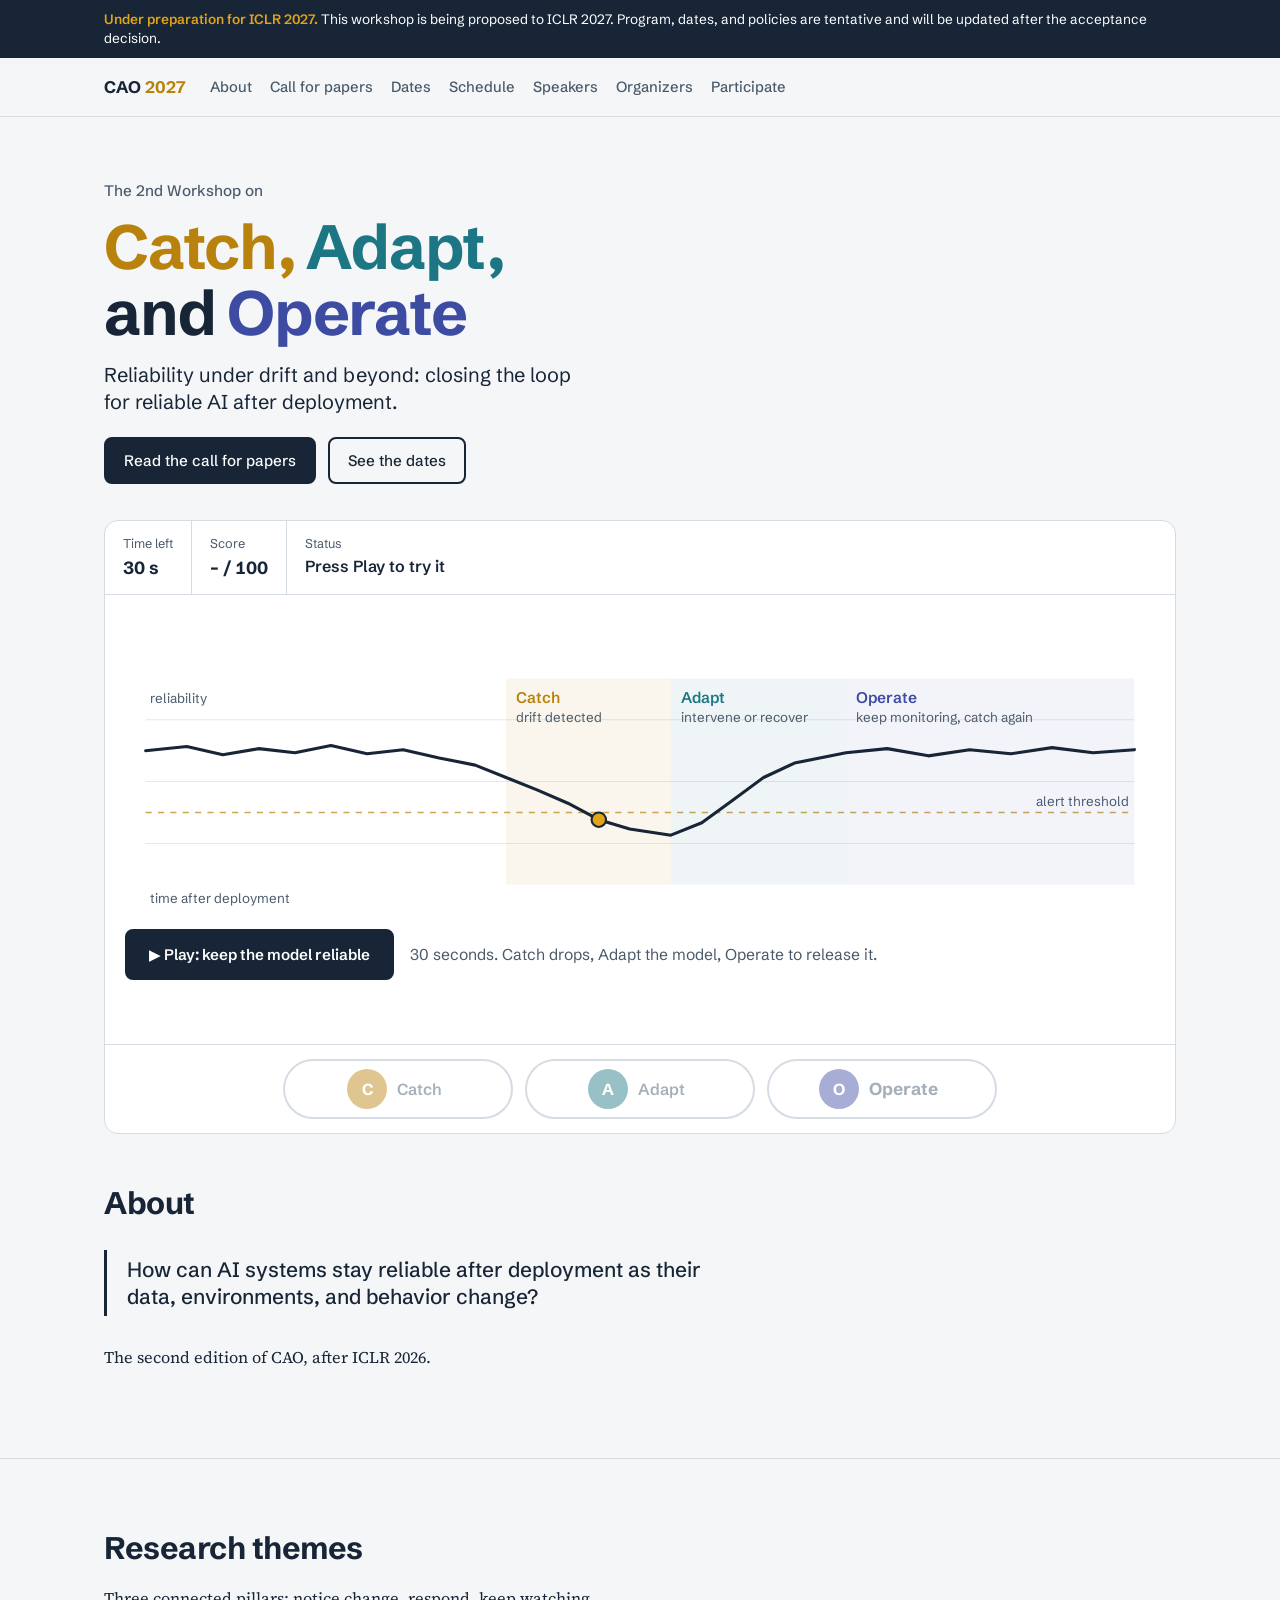
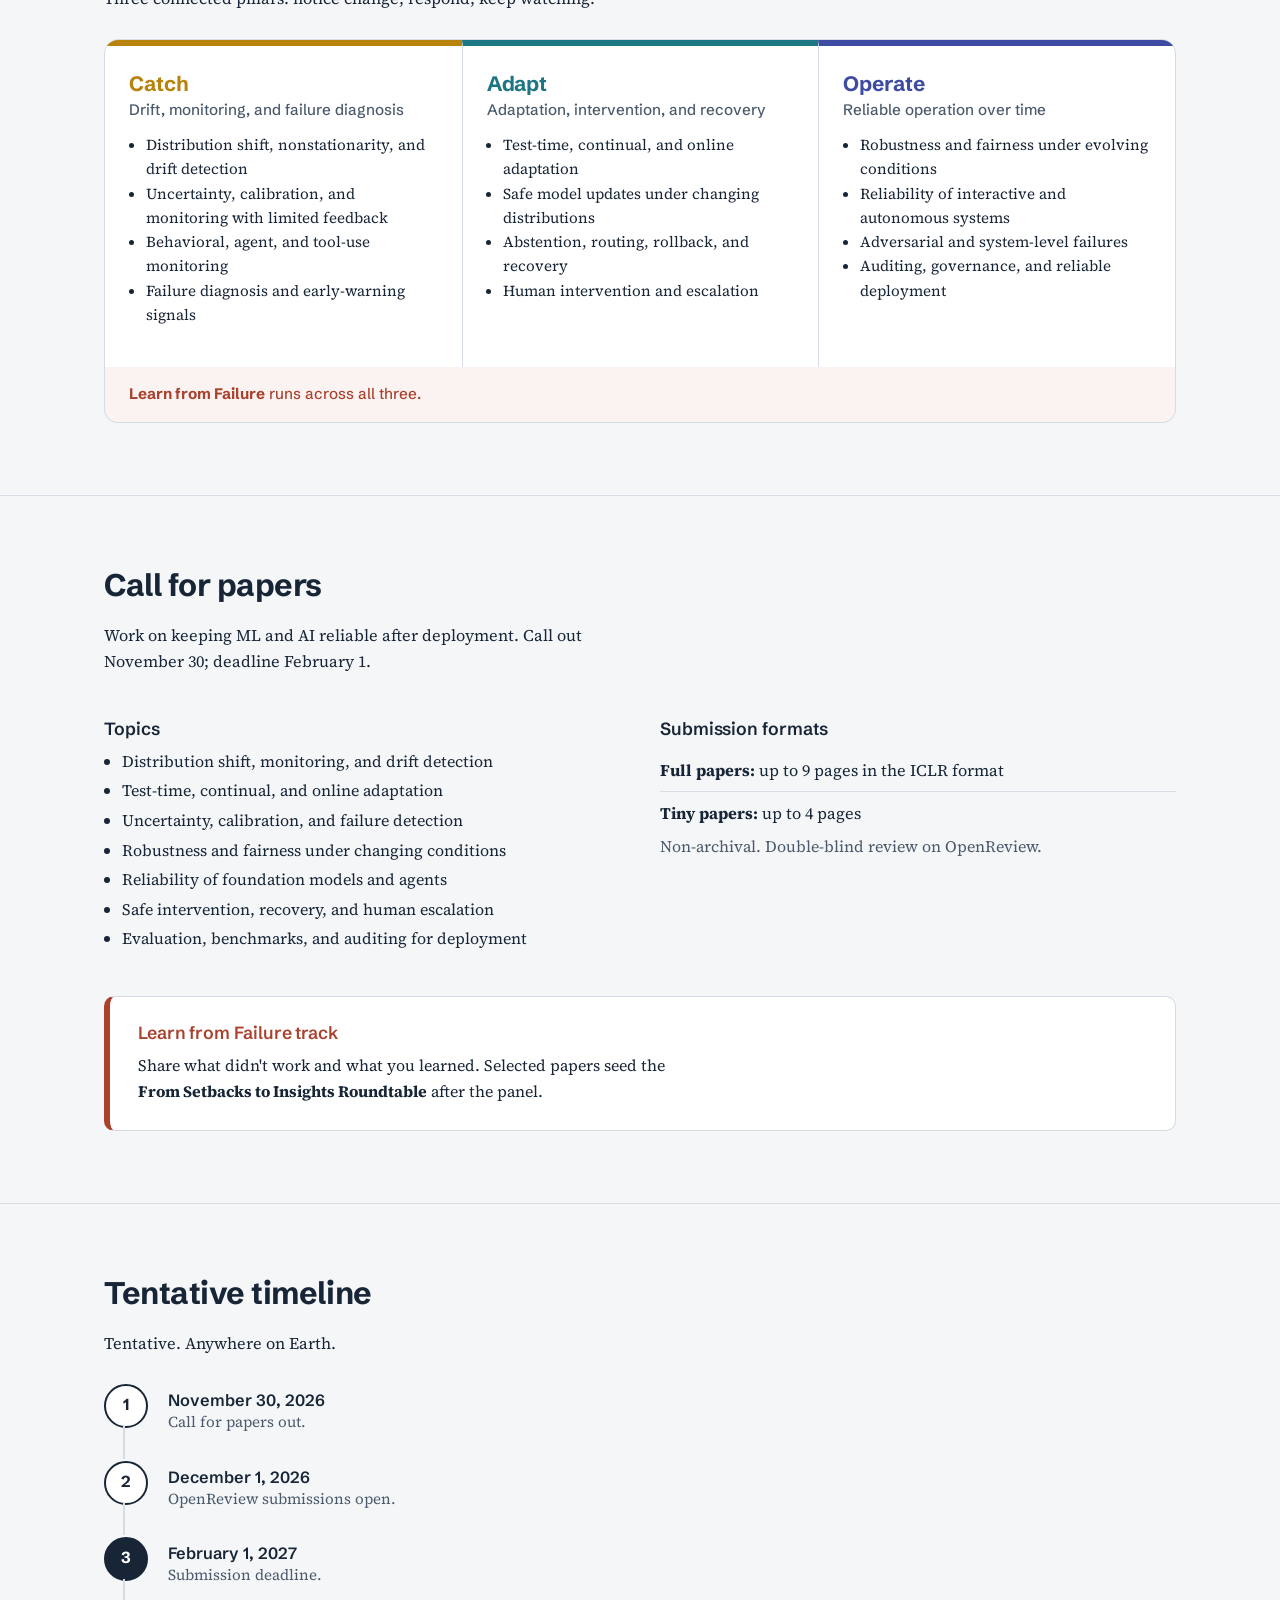
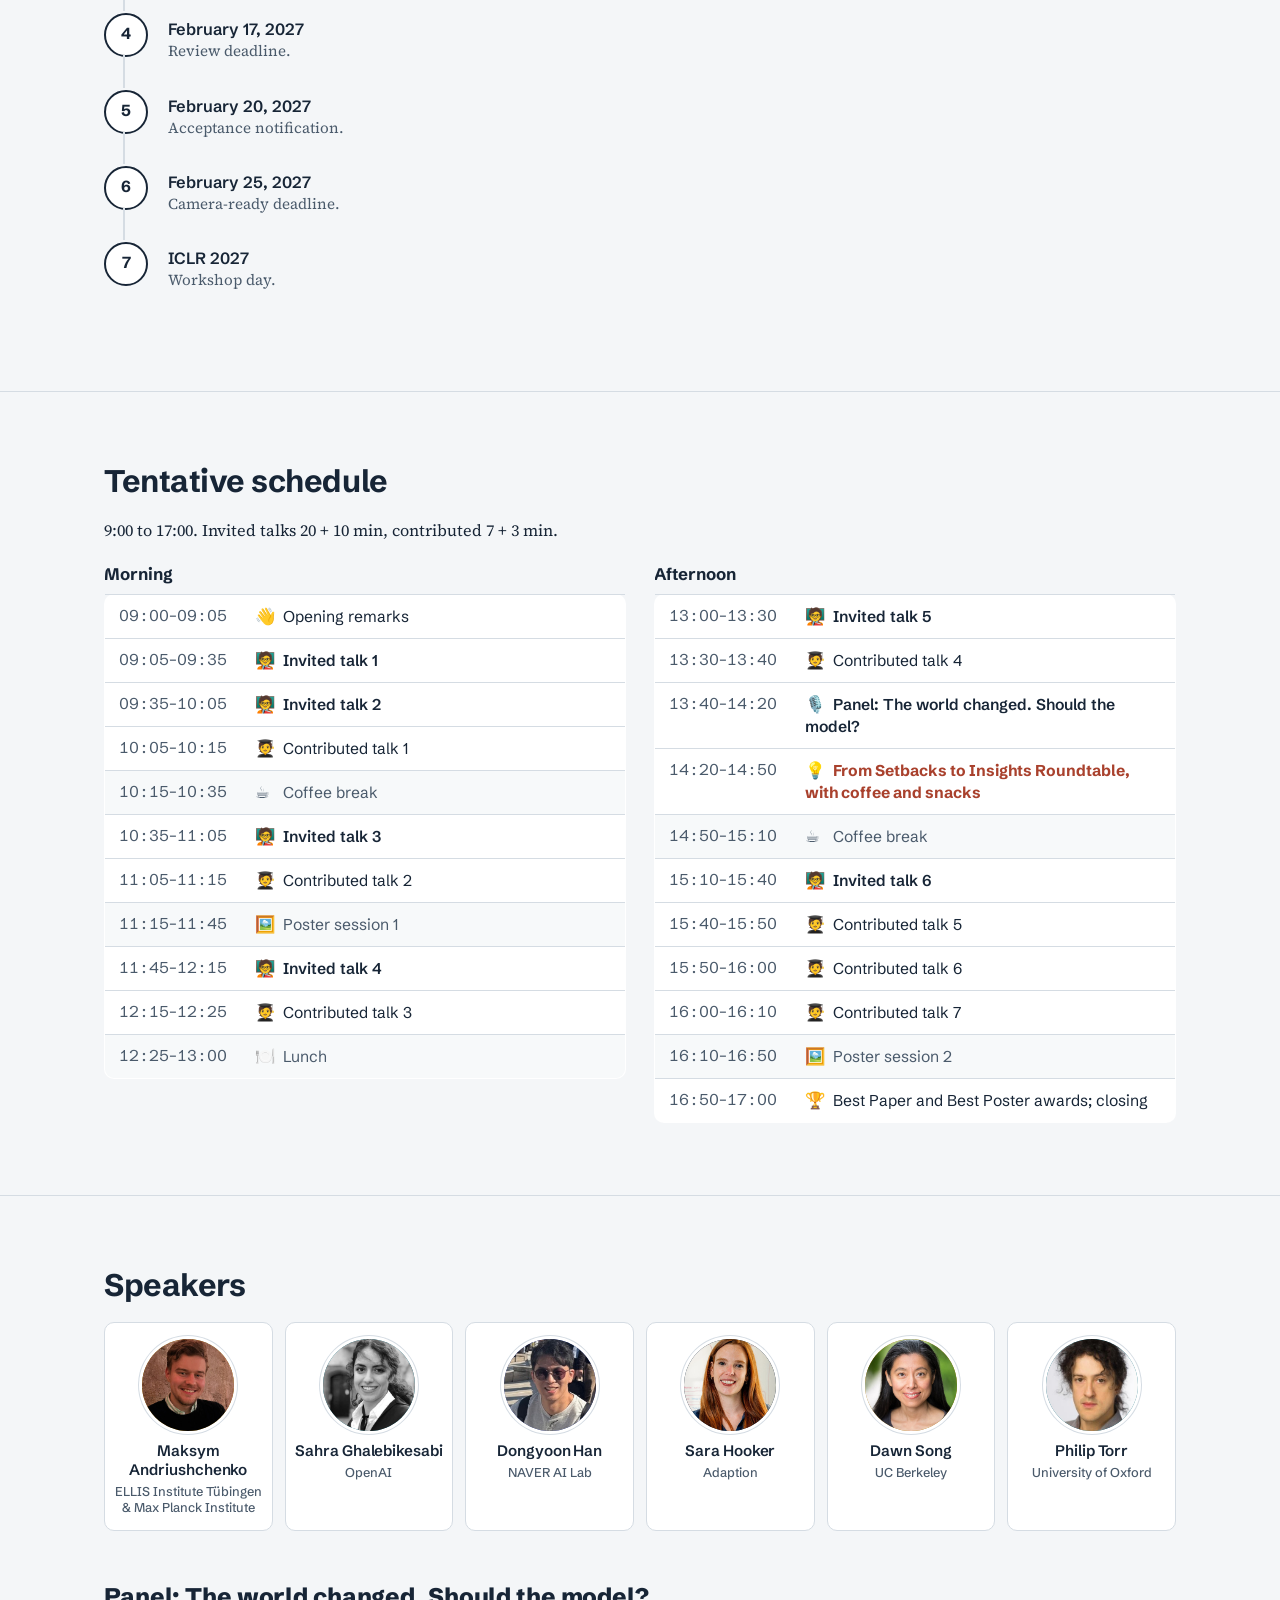
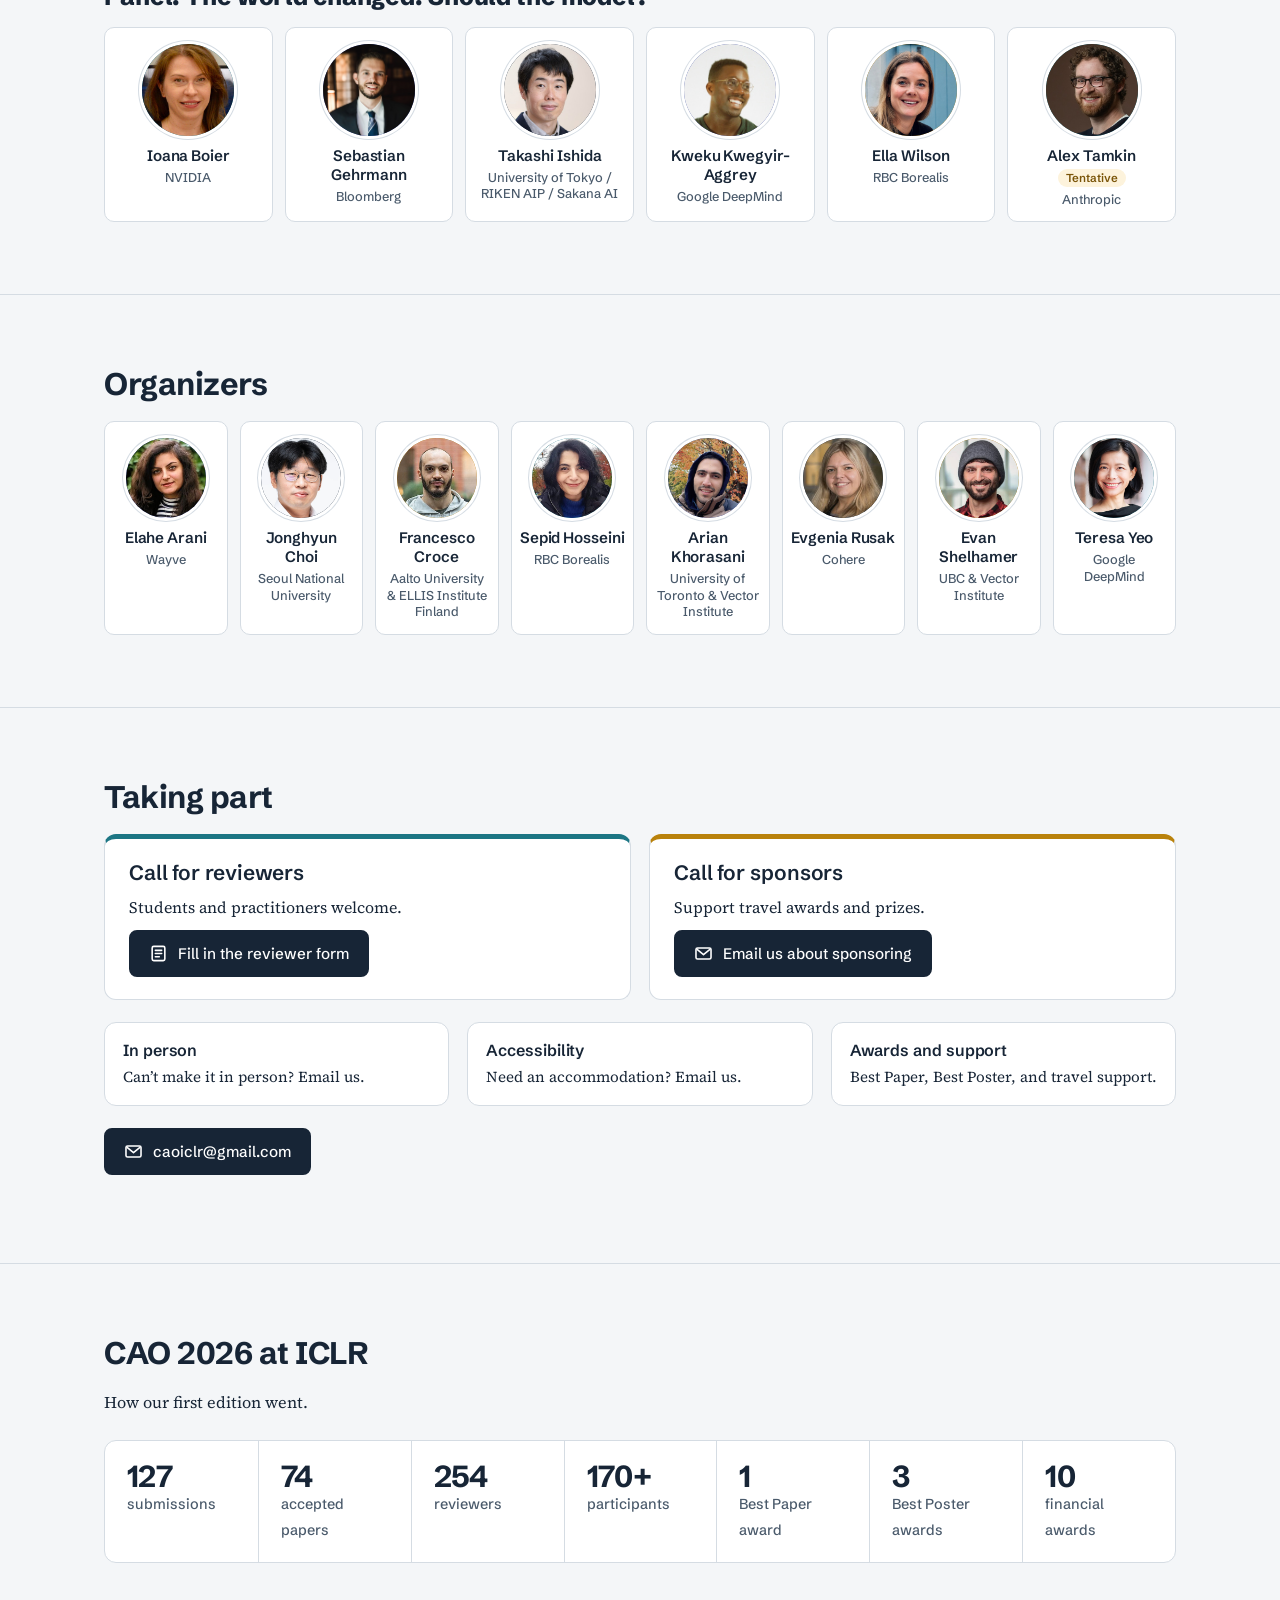
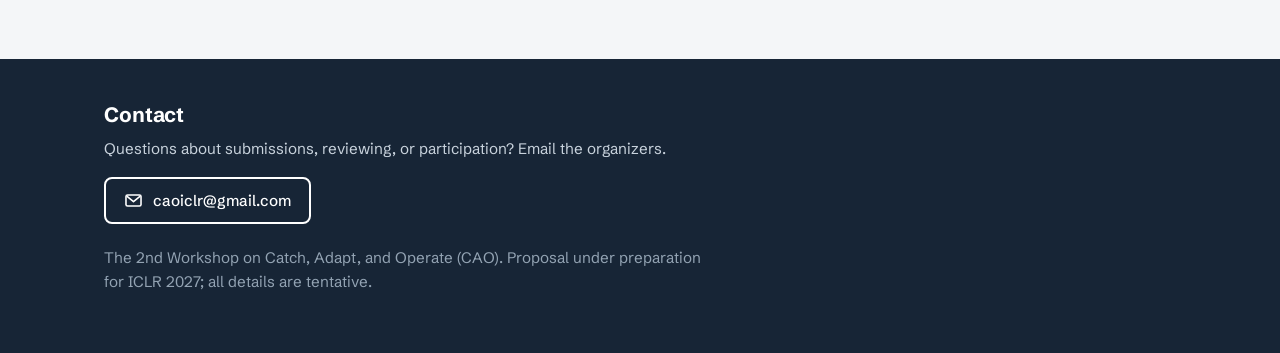
==== commit 7f74596d: "Update index.html" ====
--- a/index.html
+++ b/index.html
@@ -24,7 +24,6 @@
     <div class="edition">The 2nd Workshop on</div>
     <h1><span class="w-catch">Catch,</span> <span class="w-adapt">Adapt,</span><br>and <span class="w-operate">Operate</span></h1>
     <p class="sub">Reliability under drift and beyond: closing the loop for reliable AI after deployment.</p>
-    <p class="lede">A one-day, in-person workshop proposed for ICLR 2027.</p>
     <div class="ctas">
       <a class="btn primary" href="#cfp">Read the call for papers</a>
       <a class="btn" href="#dates">See the dates</a>
